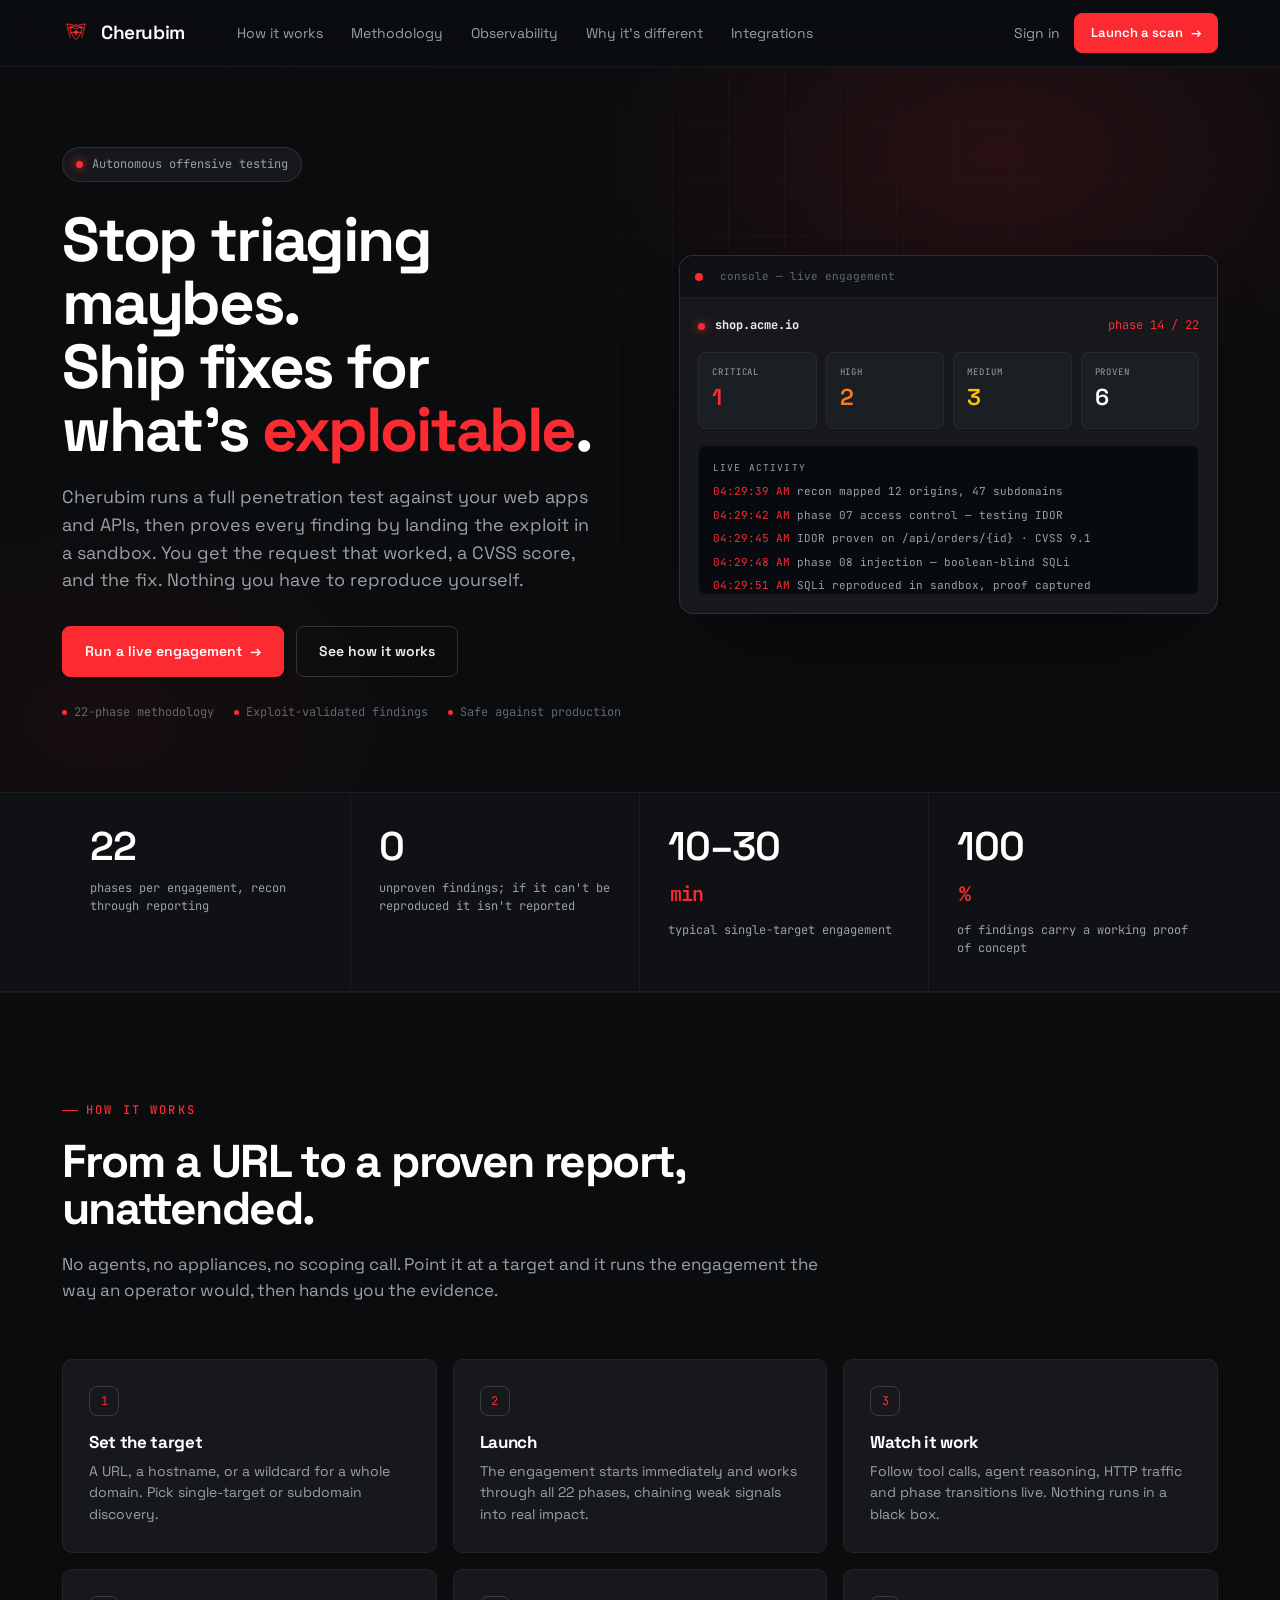
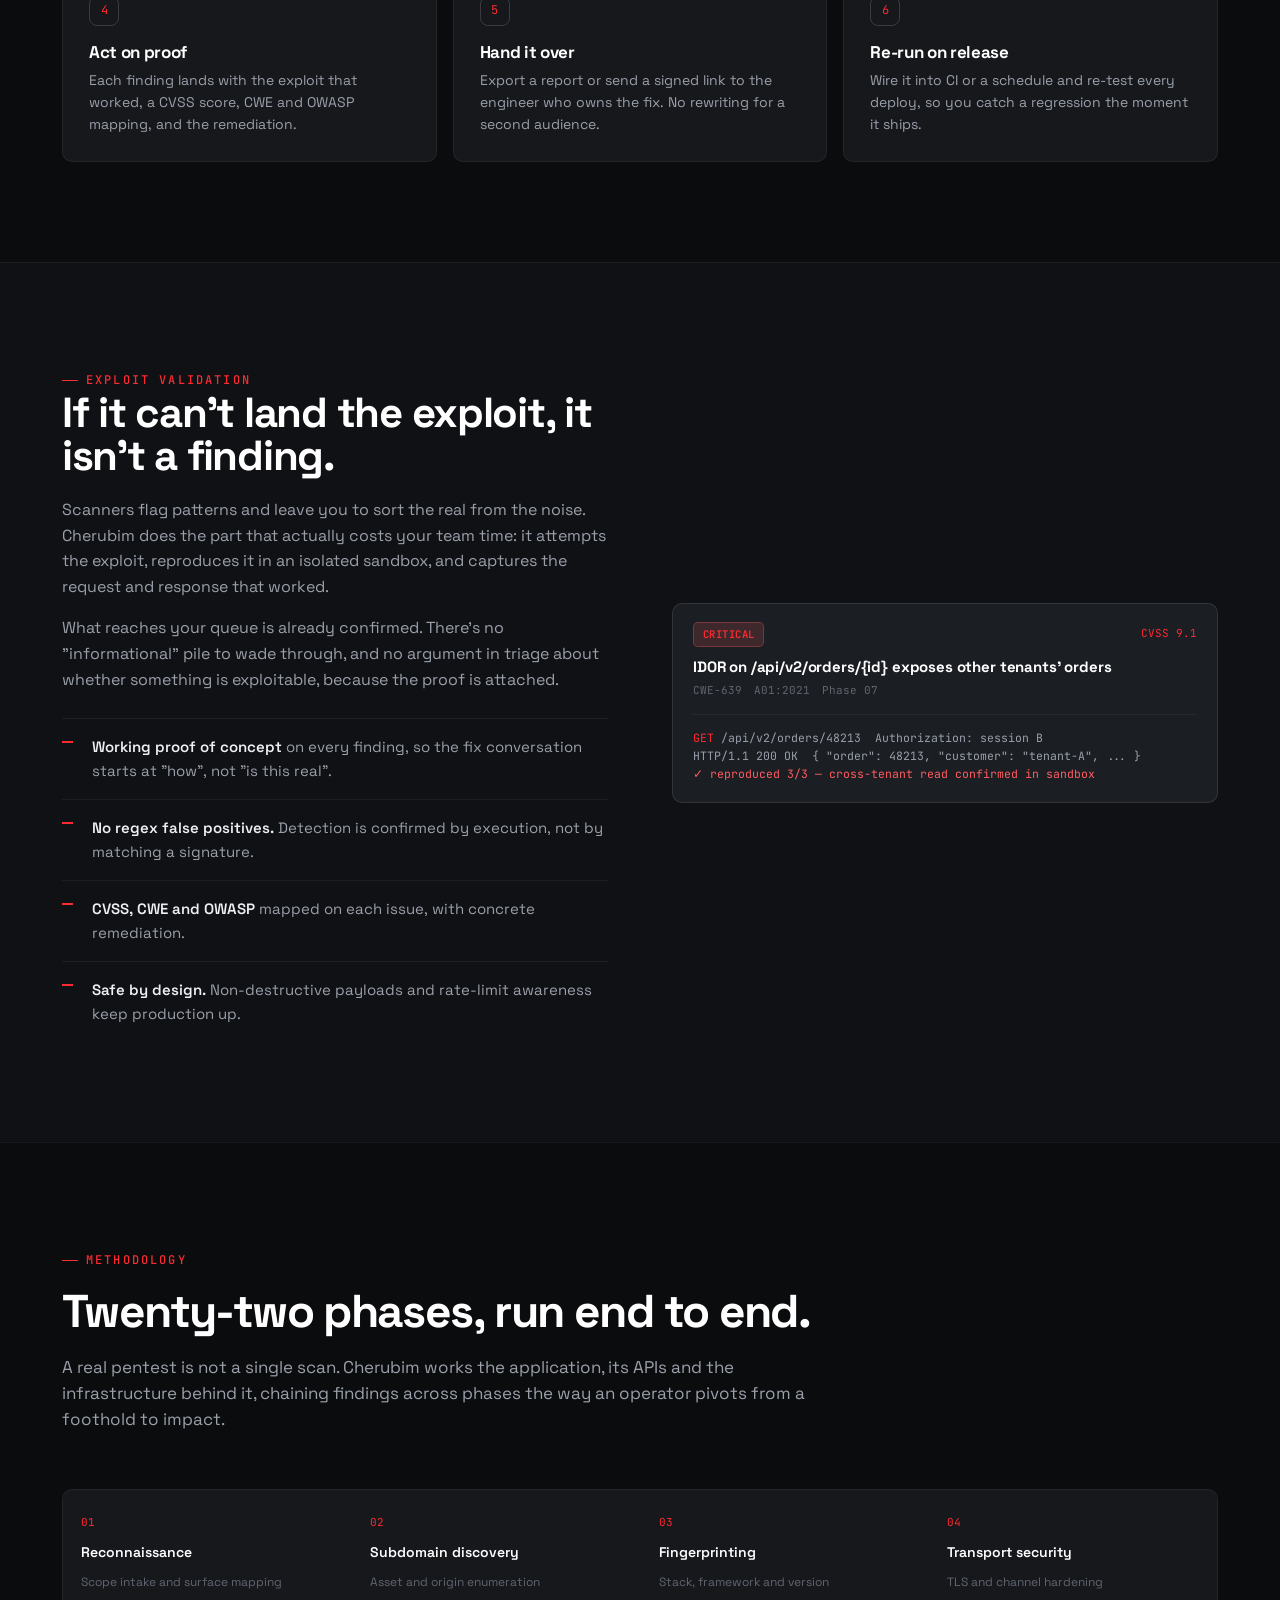
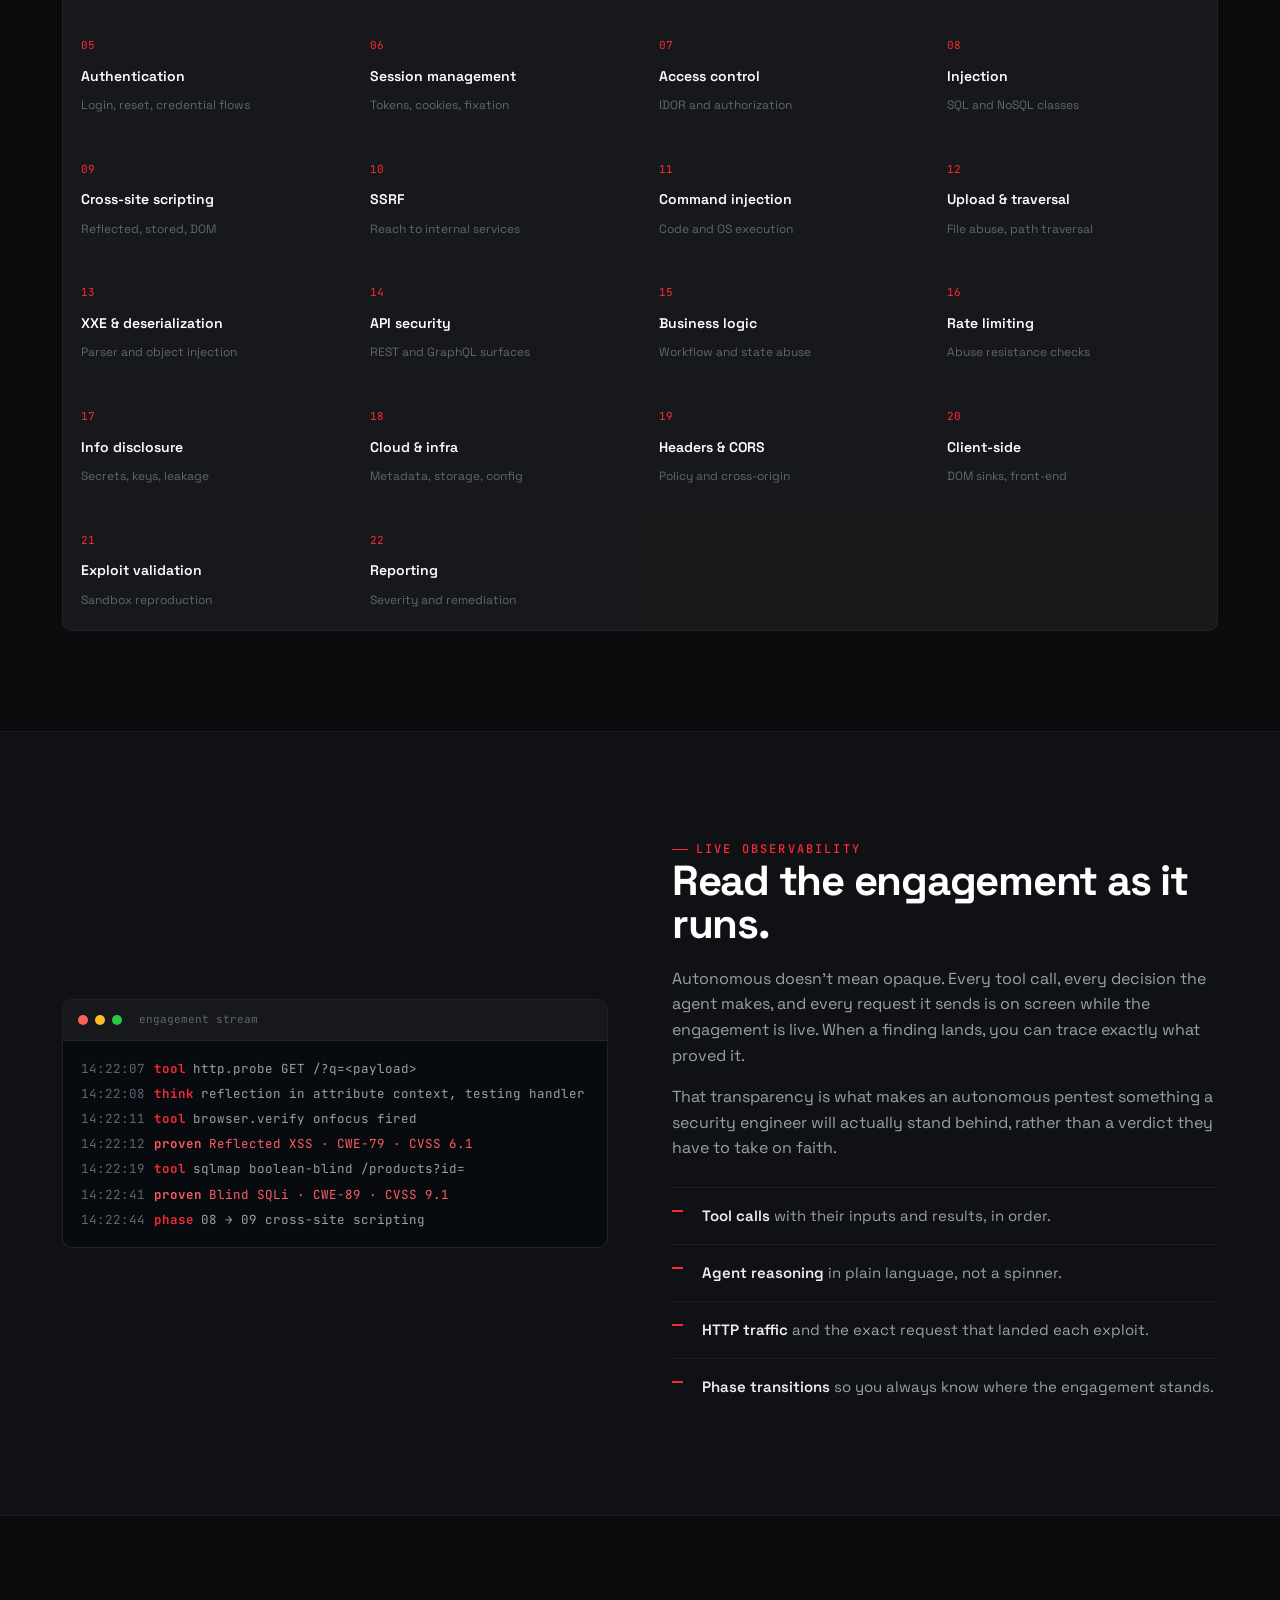
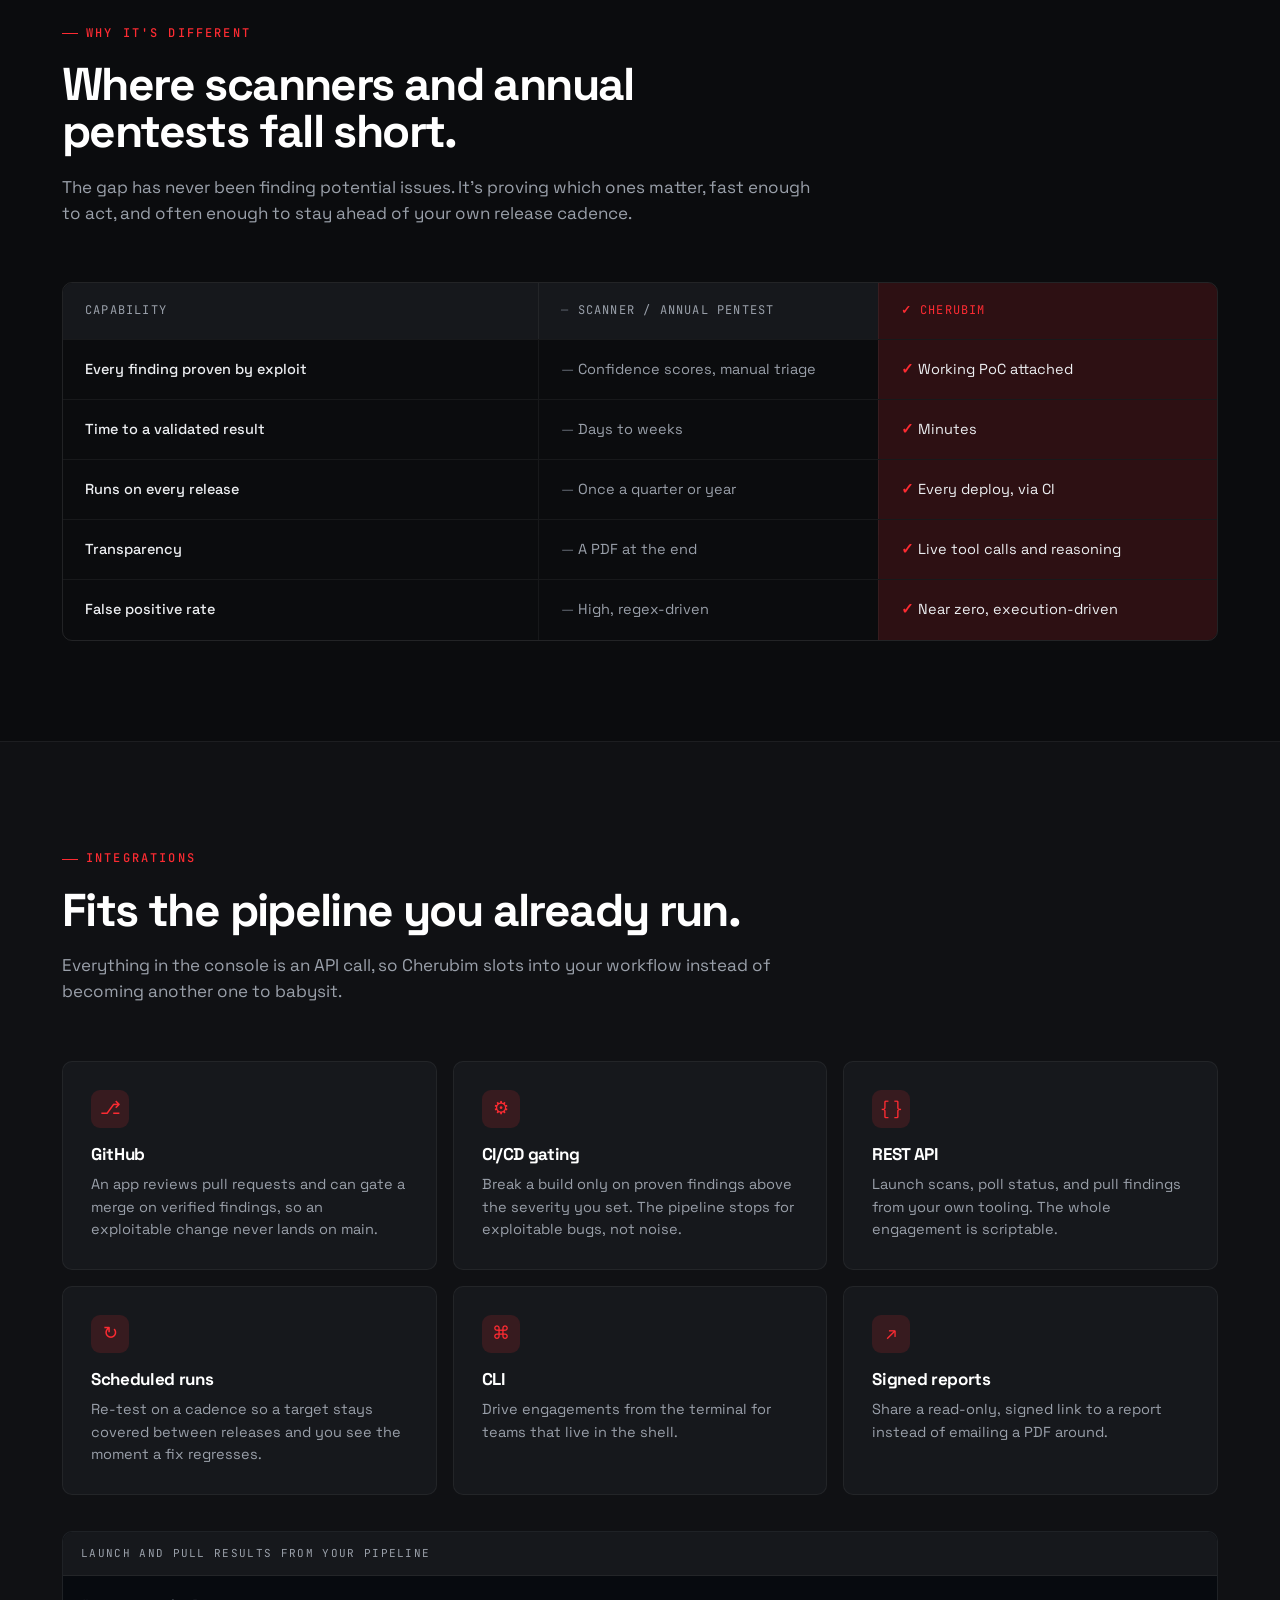
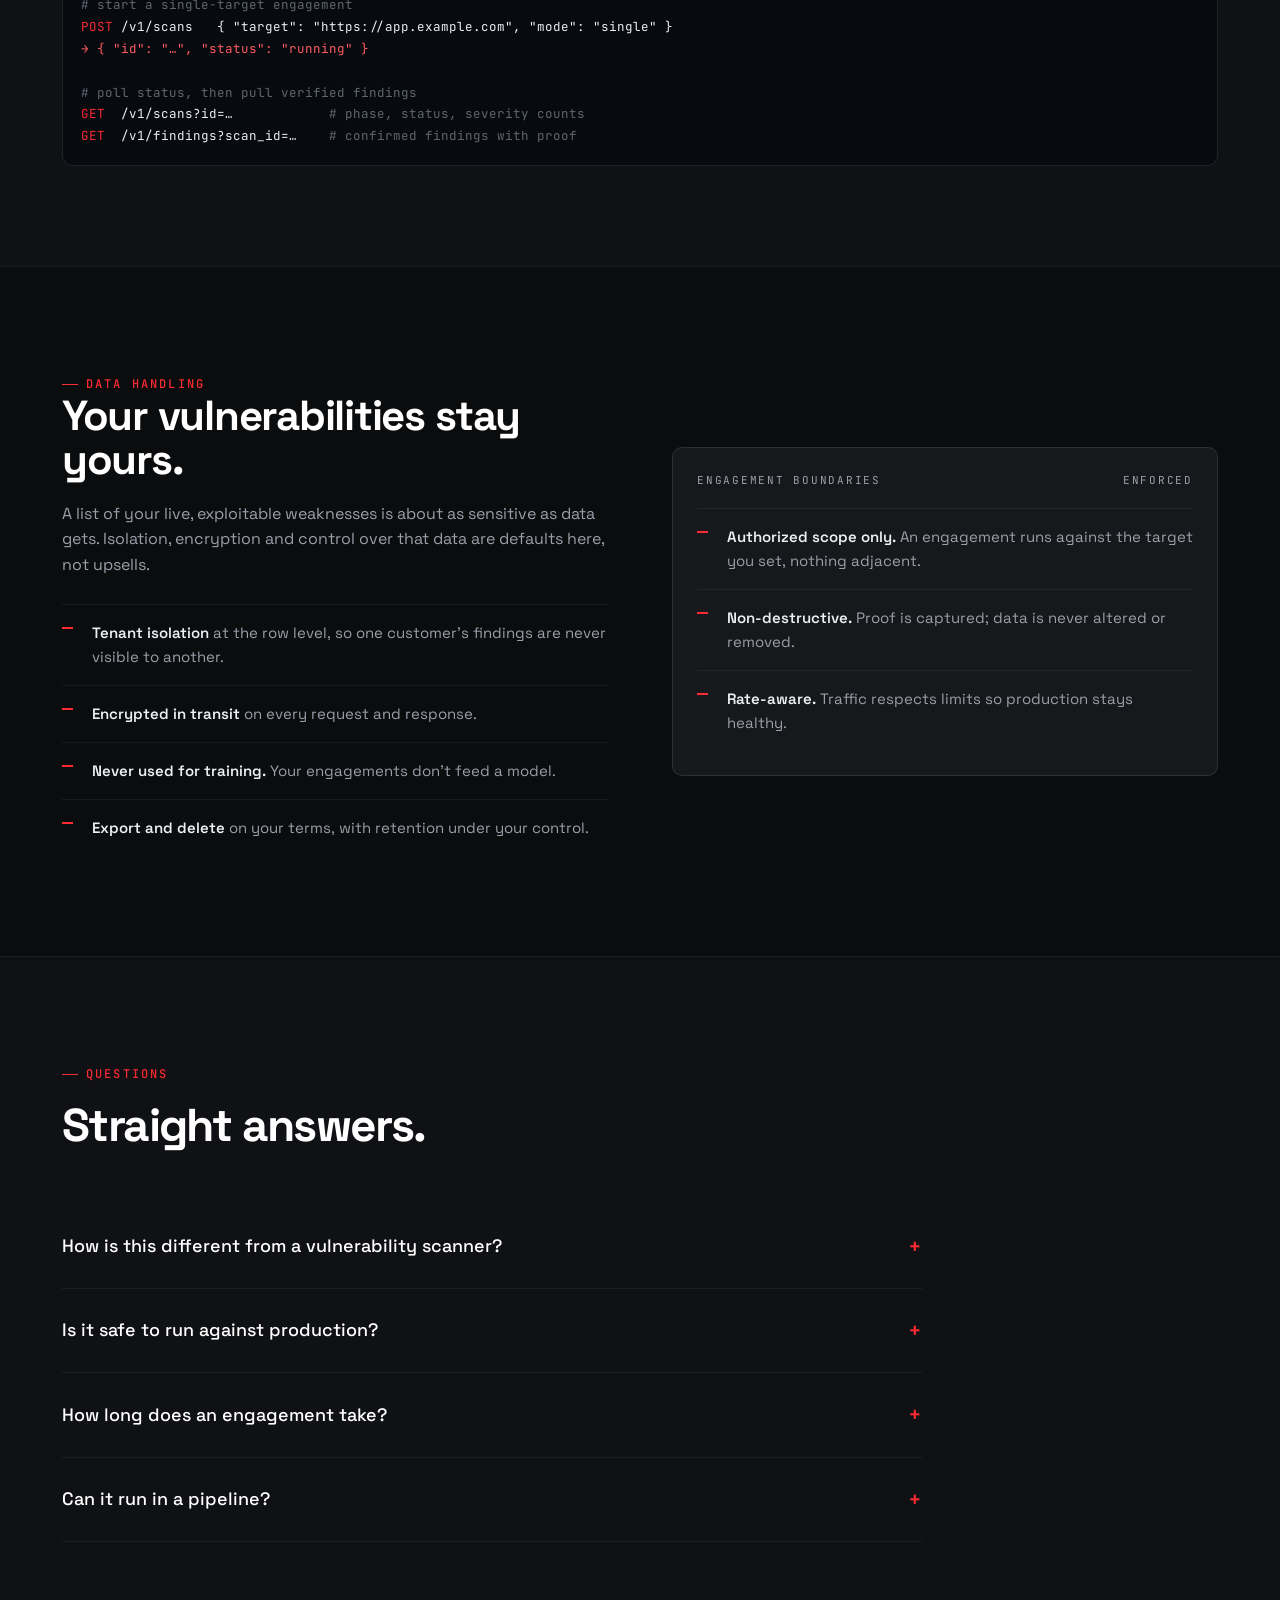
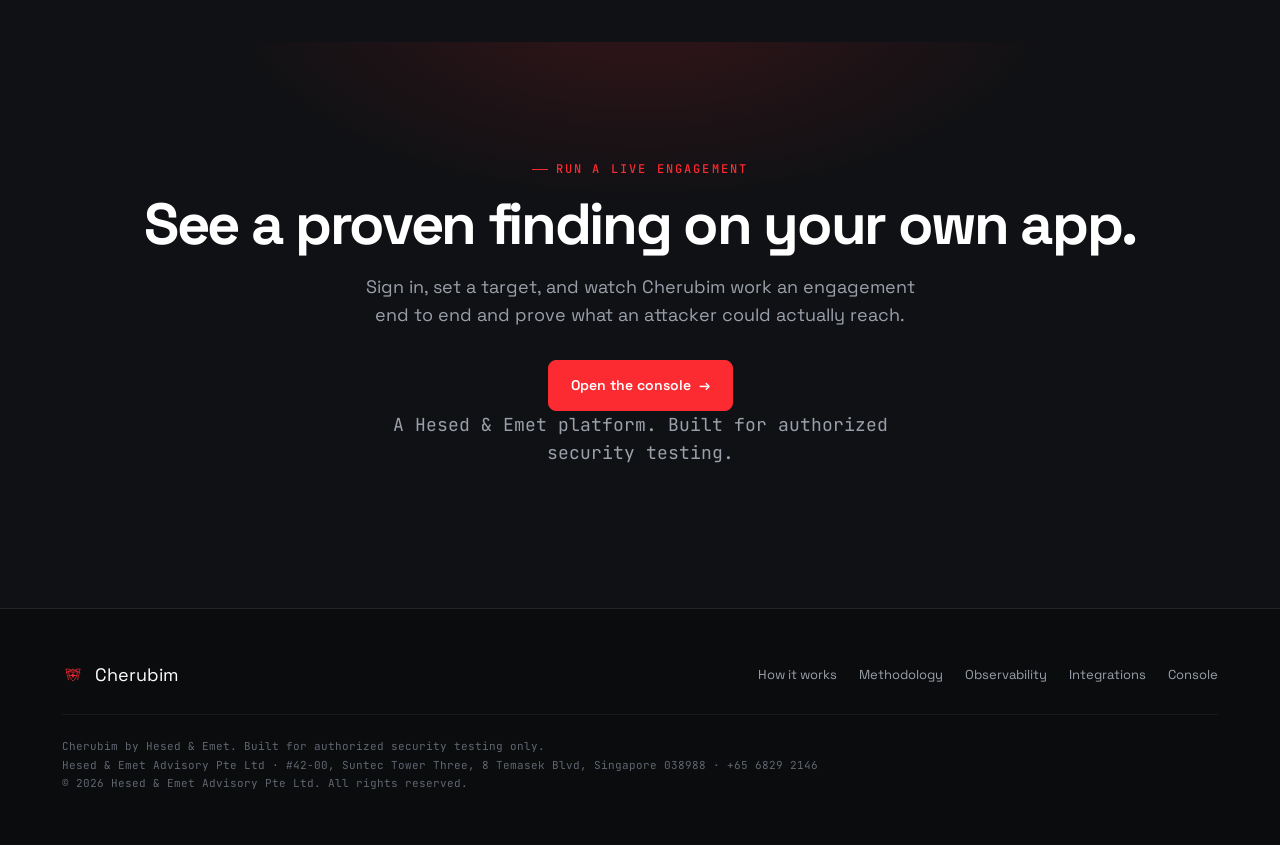
==== index.html @ ccd4b02c "Redesign marketing, console and login in a CrowdStrike-style system Rebuild the visual system around" ====
<!DOCTYPE html>
<html lang="en">
<head>
<meta charset="UTF-8" />
<meta name="viewport" content="width=device-width, initial-scale=1" />
<title>Cherubim — Autonomous Penetration Testing, Proven by Exploit</title>
<meta name="description" content="Cherubim runs a full penetration test against your web apps and APIs, then proves every finding with a working exploit. 22-phase methodology, live observability, verified findings with CVSS, CWE and remediation. Built for security teams who are done triaging scanner noise." />
<meta name="keywords" content="autonomous penetration testing, exploit validation, application security testing, IDOR, SQL injection, SSRF, API security, CI/CD security, continuous security validation" />
<meta name="author" content="Hesed & Emet Advisory" />
<meta name="robots" content="index, follow, max-image-preview:large, max-snippet:-1" />
<link rel="canonical" href="https://cherubim.hesedemet.asia/" />
<meta name="theme-color" content="#0A0D12" />
<meta name="geo.region" content="SG" />
<meta property="og:site_name" content="Cherubim" />
<meta property="og:title" content="Cherubim — Autonomous Penetration Testing, Proven by Exploit" />
<meta property="og:description" content="A full pentest against your apps and APIs, with every finding proven by a working exploit. No triage of scanner noise." />
<meta property="og:type" content="website" />
<meta property="og:url" content="https://cherubim.hesedemet.asia/" />
<meta property="og:image" content="https://cherubim.hesedemet.asia/assets/img/og.svg" />
<meta name="twitter:card" content="summary_large_image" />
<meta name="twitter:title" content="Cherubim — Autonomous Penetration Testing, Proven by Exploit" />
<meta name="twitter:description" content="Every finding proven by a working exploit. 22-phase methodology, live observability, verified results." />
<meta name="twitter:image" content="https://cherubim.hesedemet.asia/assets/img/og.svg" />
<link rel="icon" href="assets/img/favicon.svg" type="image/svg+xml" />
<link rel="sitemap" type="application/xml" href="sitemap.xml" />
<link rel="preconnect" href="https://fonts.googleapis.com" />
<link rel="preconnect" href="https://fonts.gstatic.com" crossorigin />
<link href="https://fonts.googleapis.com/css2?family=Space+Grotesk:wght@400;500;600;700&family=JetBrains+Mono:wght@400;500;600&display=swap" rel="stylesheet" />
<link rel="stylesheet" href="assets/css/styles.css" />
<script type="application/ld+json">
{
  "@context": "https://schema.org",
  "@graph": [
    {
      "@type": "Organization",
      "@id": "https://cherubim.hesedemet.asia/#org",
      "name": "Hesed & Emet Advisory",
      "url": "https://www.hesedemet.asia",
      "address": { "@type": "PostalAddress", "addressCountry": "SG", "addressLocality": "Singapore" }
    },
    {
      "@type": "SoftwareApplication",
      "name": "Cherubim",
      "applicationCategory": "SecurityApplication",
      "operatingSystem": "Cloud",
      "url": "https://cherubim.hesedemet.asia/",
      "publisher": { "@id": "https://cherubim.hesedemet.asia/#org" },
      "description": "Cherubim is an autonomous penetration testing platform. It runs a 22-phase engagement against web applications and APIs, reproduces each vulnerability with a working exploit in an isolated sandbox, and returns verified findings with CVSS, CWE, OWASP mapping and remediation. It streams the engagement live and integrates with CI/CD and GitHub.",
      "featureList": [
        "Exploit-validated findings, no unproven results",
        "22-phase testing methodology",
        "Live engagement observability",
        "CI/CD and GitHub severity gating",
        "REST API and branded reporting"
      ]
    },
    {
      "@type": "FAQPage",
      "mainEntity": [
        { "@type": "Question", "name": "How is this different from a vulnerability scanner?", "acceptedAnswer": { "@type": "Answer", "text": "A scanner flags patterns and hands you a list to triage. Cherubim attempts the exploit and only reports what it can reproduce, with the request and response that proved it. If it cannot land the exploit, it does not become a finding." } },
        { "@type": "Question", "name": "Is it safe to run against production?", "acceptedAnswer": { "@type": "Answer", "text": "Yes. It uses non-destructive payloads and respects rate limits, so it is designed to run against live systems without causing an outage or corrupting data." } },
        { "@type": "Question", "name": "How long does an engagement take?", "acceptedAnswer": { "@type": "Answer", "text": "A single target typically completes in 10 to 30 minutes across all 22 phases. Wildcard mode enumerates and tests subdomains, so it runs longer depending on the attack surface it discovers." } },
        { "@type": "Question", "name": "Can it run in a pipeline?", "acceptedAnswer": { "@type": "Answer", "text": "Yes. A REST API, a GitHub app and CI/CD hooks let you gate a merge or a release on verified findings above a severity threshold you set, so the build only breaks on exploitable issues." } }
      ]
    }
  ]
}
</script>
</head>
<body>
<a class="skip" href="#main">Skip to content</a>
<div class="progress" id="progress" aria-hidden="true"></div>

<header class="nav" id="nav">
  <div class="wrap nav-inner">
    <a class="brand" href="#top" aria-label="Cherubim home">
      <svg class="brand-mark" viewBox="0 0 48 48" aria-hidden="true">
        <g fill="none" stroke="currentColor" stroke-width="1.6" stroke-linecap="round" stroke-linejoin="round">
          <path d="M23 13c-4.2-3.4-9.4-4.8-15-4 1.9 2.6 2.7 4.7 2.7 7.6m12.3-.6c-5.4-2.3-10.1-2.1-14.2.6 2 2.1 2.9 4.2 3 7.1m11.2-1.3c-4.4-.4-8.1.7-11.1 3.3 1.3 1.8 2 3.8 2.1 6.2"/>
          <path d="M25 13c4.2-3.4 9.4-4.8 15-4-1.9 2.6-2.7 4.7-2.7 7.6m-12.3-.6c5.4-2.3 10.1-2.1 14.2.6-2 2.1-2.9 4.2-3 7.1m-11.2-1.3c4.4-.4 8.1.7 11.1 3.3-1.3 1.8-2 3.8-2.1 6.2"/>
          <path d="M24 9.5c2.8 2.2 6 3.3 9.6 3.5.2 9.4-3.6 17.4-9.6 22.2-6-4.8-9.8-12.8-9.6-22.2 3.6-.2 6.8-1.3 9.6-3.5z"/>
        </g>
        <path d="M24 16.5l1.7 4.8 4.8 1.7-4.8 1.7L24 29.5l-1.7-4.8-4.8-1.7 4.8-1.7z" fill="currentColor"/>
      </svg>
      <span>Cherubim</span>
    </a>
    <nav class="nav-links" aria-label="Primary">
      <a href="#how">How it works</a>
      <a href="#method">Methodology</a>
      <a href="#observability">Observability</a>
      <a href="#compare">Why it's different</a>
      <a href="#integrations">Integrations</a>
    </nav>
    <div class="nav-right">
      <a class="txtlink" href="login.html">Sign in</a>
      <a class="btn btn-sm" href="login.html">Launch a scan <span class="arw">→</span></a>
    </div>
    <button class="nav-toggle" aria-label="Open menu" aria-expanded="false" id="navToggle"><span></span><span></span><span></span></button>
  </div>
</header>

<main id="main">
<a id="top"></a>

<section class="hero">
  <div class="hero-grid-lines" aria-hidden="true"></div>
  <div class="wrap hero-inner">
    <div class="hero-copy">
      <span class="hero-badge"><span class="dot"></span> Autonomous offensive testing</span>
      <h1>Stop triaging maybes.<br>Ship fixes for what's <em>exploitable</em>.</h1>
      <p class="lede">Cherubim runs a full penetration test against your web apps and APIs, then proves every finding by landing the exploit in a sandbox. You get the request that worked, a CVSS score, and the fix. Nothing you have to reproduce yourself.</p>
      <div class="hero-cta">
        <a class="btn" href="login.html">Run a live engagement <span class="arw">→</span></a>
        <a class="btn btn-ghost" href="#how">See how it works</a>
      </div>
      <div class="hero-sub">
        <span>22-phase methodology</span>
        <span>Exploit-validated findings</span>
        <span>Safe against production</span>
      </div>
    </div>
    <div class="hero-visual">
      <div class="mock" aria-hidden="true">
        <div class="mock-bar"><span class="pulse-dot"></span><span class="u mono">console — live engagement</span></div>
        <div class="mock-body">
          <div class="mock-scanline"><span class="live"></span> <b>shop.acme.io</b> <span class="ph">phase 14 / 22</span></div>
          <div class="mock-metrics">
            <div class="mm c"><span>Critical</span><b data-mock="crit">1</b></div>
            <div class="mm h"><span>High</span><b data-mock="high">2</b></div>
            <div class="mm m"><span>Medium</span><b data-mock="med">3</b></div>
            <div class="mm"><span>Proven</span><b data-mock="prov">6</b></div>
          </div>
          <div class="mock-feed" id="showFeed"><div class="cap">live activity</div></div>
        </div>
      </div>
    </div>
  </div>
</section>

<section class="statband">
  <div class="wrap statband-inner">
    <div class="stat-c"><b data-count>22</b><span>phases per engagement, recon through reporting</span></div>
    <div class="stat-c"><b data-count>0</b><span>unproven findings; if it can't be reproduced it isn't reported</span></div>
    <div class="stat-c"><b>10&ndash;30<span class="u">min</span></b><span>typical single-target engagement</span></div>
    <div class="stat-c"><b>100<span class="u">%</span></b><span>of findings carry a working proof of concept</span></div>
  </div>
</section>

<section class="section" id="how">
  <div class="wrap">
    <div class="sec-head">
      <span class="eyebrow">How it works</span>
      <h2>From a URL to a proven report, unattended.</h2>
      <p class="sec-sub">No agents, no appliances, no scoping call. Point it at a target and it runs the engagement the way an operator would, then hands you the evidence.</p>
    </div>
    <div class="steps">
      <div class="step reveal"><span class="n">1</span><h3>Set the target</h3><p>A URL, a hostname, or a wildcard for a whole domain. Pick single-target or subdomain discovery.</p></div>
      <div class="step reveal"><span class="n">2</span><h3>Launch</h3><p>The engagement starts immediately and works through all 22 phases, chaining weak signals into real impact.</p></div>
      <div class="step reveal"><span class="n">3</span><h3>Watch it work</h3><p>Follow tool calls, agent reasoning, HTTP traffic and phase transitions live. Nothing runs in a black box.</p></div>
      <div class="step reveal"><span class="n">4</span><h3>Act on proof</h3><p>Each finding lands with the exploit that worked, a CVSS score, CWE and OWASP mapping, and the remediation.</p></div>
      <div class="step reveal"><span class="n">5</span><h3>Hand it over</h3><p>Export a report or send a signed link to the engineer who owns the fix. No rewriting for a second audience.</p></div>
      <div class="step reveal"><span class="n">6</span><h3>Re-run on release</h3><p>Wire it into CI or a schedule and re-test every deploy, so you catch a regression the moment it ships.</p></div>
    </div>
  </div>
</section>

<section class="section alt" id="proof">
  <div class="wrap split">
    <div class="split-copy">
      <span class="eyebrow">Exploit validation</span>
      <h2>If it can't land the exploit, it isn't a finding.</h2>
      <p>Scanners flag patterns and leave you to sort the real from the noise. Cherubim does the part that actually costs your team time: it attempts the exploit, reproduces it in an isolated sandbox, and captures the request and response that worked.</p>
      <p>What reaches your queue is already confirmed. There's no "informational" pile to wade through, and no argument in triage about whether something is exploitable, because the proof is attached.</p>
      <ul class="feature-list">
        <li><strong>Working proof of concept</strong> on every finding, so the fix conversation starts at "how", not "is this real".</li>
        <li><strong>No regex false positives.</strong> Detection is confirmed by execution, not by matching a signature.</li>
        <li><strong>CVSS, CWE and OWASP</strong> mapped on each issue, with concrete remediation.</li>
        <li><strong>Safe by design.</strong> Non-destructive payloads and rate-limit awareness keep production up.</li>
      </ul>
    </div>
    <div class="split-visual">
      <div class="fcard">
        <div class="fcard-top"><span class="sev crit">Critical</span><span class="fcard-cvss mono">CVSS 9.1</span></div>
        <h4>IDOR on /api/v2/orders/{id} exposes other tenants' orders</h4>
        <div class="fcard-meta"><span>CWE-639</span><span>A01:2021</span><span>Phase 07</span></div>
        <div class="fcard-proof"><span class="k">GET</span> /api/v2/orders/48213  Authorization: session B
HTTP/1.1 200 OK  { "order": 48213, "customer": "tenant-A", ... }
<span class="ok">✓ reproduced 3/3 — cross-tenant read confirmed in sandbox</span></div>
      </div>
    </div>
  </div>
</section>

<section class="section" id="method">
  <div class="wrap">
    <div class="sec-head">
      <span class="eyebrow">Methodology</span>
      <h2>Twenty-two phases, run end to end.</h2>
      <p class="sec-sub">A real pentest is not a single scan. Cherubim works the application, its APIs and the infrastructure behind it, chaining findings across phases the way an operator pivots from a foothold to impact.</p>
    </div>
    <div class="matrix">
      <div class="mx"><span class="n mono">01</span><b>Reconnaissance</b><em>Scope intake and surface mapping</em></div>
      <div class="mx"><span class="n mono">02</span><b>Subdomain discovery</b><em>Asset and origin enumeration</em></div>
      <div class="mx"><span class="n mono">03</span><b>Fingerprinting</b><em>Stack, framework and version</em></div>
      <div class="mx"><span class="n mono">04</span><b>Transport security</b><em>TLS and channel hardening</em></div>
      <div class="mx"><span class="n mono">05</span><b>Authentication</b><em>Login, reset, credential flows</em></div>
      <div class="mx"><span class="n mono">06</span><b>Session management</b><em>Tokens, cookies, fixation</em></div>
      <div class="mx"><span class="n mono">07</span><b>Access control</b><em>IDOR and authorization</em></div>
      <div class="mx"><span class="n mono">08</span><b>Injection</b><em>SQL and NoSQL classes</em></div>
      <div class="mx"><span class="n mono">09</span><b>Cross-site scripting</b><em>Reflected, stored, DOM</em></div>
      <div class="mx"><span class="n mono">10</span><b>SSRF</b><em>Reach to internal services</em></div>
      <div class="mx"><span class="n mono">11</span><b>Command injection</b><em>Code and OS execution</em></div>
      <div class="mx"><span class="n mono">12</span><b>Upload &amp; traversal</b><em>File abuse, path traversal</em></div>
      <div class="mx"><span class="n mono">13</span><b>XXE &amp; deserialization</b><em>Parser and object injection</em></div>
      <div class="mx"><span class="n mono">14</span><b>API security</b><em>REST and GraphQL surfaces</em></div>
      <div class="mx"><span class="n mono">15</span><b>Business logic</b><em>Workflow and state abuse</em></div>
      <div class="mx"><span class="n mono">16</span><b>Rate limiting</b><em>Abuse resistance checks</em></div>
      <div class="mx"><span class="n mono">17</span><b>Info disclosure</b><em>Secrets, keys, leakage</em></div>
      <div class="mx"><span class="n mono">18</span><b>Cloud &amp; infra</b><em>Metadata, storage, config</em></div>
      <div class="mx"><span class="n mono">19</span><b>Headers &amp; CORS</b><em>Policy and cross-origin</em></div>
      <div class="mx"><span class="n mono">20</span><b>Client-side</b><em>DOM sinks, front-end</em></div>
      <div class="mx"><span class="n mono">21</span><b>Exploit validation</b><em>Sandbox reproduction</em></div>
      <div class="mx"><span class="n mono">22</span><b>Reporting</b><em>Severity and remediation</em></div>
    </div>
  </div>
</section>

<section class="section alt" id="observability">
  <div class="wrap split reverse">
    <div class="split-copy">
      <span class="eyebrow">Live observability</span>
      <h2>Read the engagement as it runs.</h2>
      <p>Autonomous doesn't mean opaque. Every tool call, every decision the agent makes, and every request it sends is on screen while the engagement is live. When a finding lands, you can trace exactly what proved it.</p>
      <p>That transparency is what makes an autonomous pentest something a security engineer will actually stand behind, rather than a verdict they have to take on faith.</p>
      <ul class="feature-list">
        <li><strong>Tool calls</strong> with their inputs and results, in order.</li>
        <li><strong>Agent reasoning</strong> in plain language, not a spinner.</li>
        <li><strong>HTTP traffic</strong> and the exact request that landed each exploit.</li>
        <li><strong>Phase transitions</strong> so you always know where the engagement stands.</li>
      </ul>
    </div>
    <div class="split-visual">
      <div class="term" aria-hidden="true">
        <div class="term-bar"><i></i><i></i><i></i><em>engagement stream</em></div>
        <div class="term-body">
          <div class="row"><span class="t">14:22:07</span><span class="tag">tool</span>http.probe GET /?q=&lt;payload&gt;</div>
          <div class="row"><span class="t">14:22:08</span><span class="tag">think</span>reflection in attribute context, testing handler</div>
          <div class="row"><span class="t">14:22:11</span><span class="tag">tool</span>browser.verify onfocus fired</div>
          <div class="row hit"><span class="t">14:22:12</span><span class="tag">proven</span>Reflected XSS · CWE-79 · CVSS 6.1</div>
          <div class="row"><span class="t">14:22:19</span><span class="tag">tool</span>sqlmap boolean-blind /products?id=</div>
          <div class="row hit"><span class="t">14:22:41</span><span class="tag">proven</span>Blind SQLi · CWE-89 · CVSS 9.1</div>
          <div class="row"><span class="t">14:22:44</span><span class="tag">phase</span>08 → 09 cross-site scripting</div>
        </div>
      </div>
    </div>
  </div>
</section>

<section class="section" id="compare">
  <div class="wrap">
    <div class="sec-head">
      <span class="eyebrow">Why it's different</span>
      <h2>Where scanners and annual pentests fall short.</h2>
      <p class="sec-sub">The gap has never been finding potential issues. It's proving which ones matter, fast enough to act, and often enough to stay ahead of your own release cadence.</p>
    </div>
    <div class="cmp">
      <div class="cmp-row cmp-head"><div>Capability</div><div class="a">Scanner / annual pentest</div><div class="b">Cherubim</div></div>
      <div class="cmp-row"><div class="lbl">Every finding proven by exploit</div><div class="a">Confidence scores, manual triage</div><div class="b">Working PoC attached</div></div>
      <div class="cmp-row"><div class="lbl">Time to a validated result</div><div class="a">Days to weeks</div><div class="b">Minutes</div></div>
      <div class="cmp-row"><div class="lbl">Runs on every release</div><div class="a">Once a quarter or year</div><div class="b">Every deploy, via CI</div></div>
      <div class="cmp-row"><div class="lbl">Transparency</div><div class="a">A PDF at the end</div><div class="b">Live tool calls and reasoning</div></div>
      <div class="cmp-row"><div class="lbl">False positive rate</div><div class="a">High, regex-driven</div><div class="b">Near zero, execution-driven</div></div>
    </div>
  </div>
</section>

<section class="section alt" id="integrations">
  <div class="wrap">
    <div class="sec-head">
      <span class="eyebrow">Integrations</span>
      <h2>Fits the pipeline you already run.</h2>
      <p class="sec-sub">Everything in the console is an API call, so Cherubim slots into your workflow instead of becoming another one to babysit.</p>
    </div>
    <div class="integ">
      <div class="feat reveal"><div class="fi">⎇</div><h3>GitHub</h3><p>An app reviews pull requests and can gate a merge on verified findings, so an exploitable change never lands on main.</p></div>
      <div class="feat reveal"><div class="fi">⚙</div><h3>CI/CD gating</h3><p>Break a build only on proven findings above the severity you set. The pipeline stops for exploitable bugs, not noise.</p></div>
      <div class="feat reveal"><div class="fi">{ }</div><h3>REST API</h3><p>Launch scans, poll status, and pull findings from your own tooling. The whole engagement is scriptable.</p></div>
      <div class="feat reveal"><div class="fi">↻</div><h3>Scheduled runs</h3><p>Re-test on a cadence so a target stays covered between releases and you see the moment a fix regresses.</p></div>
      <div class="feat reveal"><div class="fi">⌘</div><h3>CLI</h3><p>Drive engagements from the terminal for teams that live in the shell.</p></div>
      <div class="feat reveal"><div class="fi">↗</div><h3>Signed reports</h3><p>Share a read-only, signed link to a report instead of emailing a PDF around.</p></div>
    </div>
    <div class="codewrap" aria-hidden="true">
      <div class="cap">launch and pull results from your pipeline</div>
      <pre><span class="c"># start a single-target engagement</span>
<span class="kw">POST</span> /v1/scans   { "target": "https://app.example.com", "mode": "single" }
<span class="ok">→ { "id": "…", "status": "running" }</span>

<span class="c"># poll status, then pull verified findings</span>
<span class="kw">GET</span>  /v1/scans?id=…            <span class="c"># phase, status, severity counts</span>
<span class="kw">GET</span>  /v1/findings?scan_id=…    <span class="c"># confirmed findings with proof</span></pre>
    </div>
  </div>
</section>

<section class="section" id="trust">
  <div class="wrap split">
    <div class="split-copy">
      <span class="eyebrow">Data handling</span>
      <h2>Your vulnerabilities stay yours.</h2>
      <p>A list of your live, exploitable weaknesses is about as sensitive as data gets. Isolation, encryption and control over that data are defaults here, not upsells.</p>
      <ul class="feature-list">
        <li><strong>Tenant isolation</strong> at the row level, so one customer's findings are never visible to another.</li>
        <li><strong>Encrypted in transit</strong> on every request and response.</li>
        <li><strong>Never used for training.</strong> Your engagements don't feed a model.</li>
        <li><strong>Export and delete</strong> on your terms, with retention under your control.</li>
      </ul>
    </div>
    <div class="split-visual">
      <div class="panel">
        <div class="panel-cap"><span>Engagement boundaries</span><span class="mono">enforced</span></div>
        <ul class="feature-list" style="margin-top:0">
          <li><strong>Authorized scope only.</strong> An engagement runs against the target you set, nothing adjacent.</li>
          <li><strong>Non-destructive.</strong> Proof is captured; data is never altered or removed.</li>
          <li><strong>Rate-aware.</strong> Traffic respects limits so production stays healthy.</li>
        </ul>
      </div>
    </div>
  </div>
</section>

<section class="section alt" id="faq">
  <div class="wrap">
    <div class="sec-head">
      <span class="eyebrow">Questions</span>
      <h2>Straight answers.</h2>
    </div>
    <div class="faq">
      <details>
        <summary>How is this different from a vulnerability scanner?</summary>
        <p>A scanner flags patterns and hands you a list to triage. Cherubim attempts the exploit and only reports what it can reproduce, with the request and response that proved it. If it can't land the exploit, it doesn't become a finding.</p>
      </details>
      <details>
        <summary>Is it safe to run against production?</summary>
        <p>Yes. It uses non-destructive payloads and respects rate limits, so it's built to run against live systems without causing an outage or corrupting data.</p>
      </details>
      <details>
        <summary>How long does an engagement take?</summary>
        <p>A single target usually completes in 10 to 30 minutes across all 22 phases. Wildcard mode enumerates and tests subdomains, so it runs longer depending on the surface it finds.</p>
      </details>
      <details>
        <summary>Can it run in a pipeline?</summary>
        <p>Yes. A REST API, a GitHub app and CI/CD hooks let you gate a merge or a release on verified findings above a severity threshold you set, so the build only breaks on exploitable issues.</p>
      </details>
    </div>
  </div>
</section>

<section class="cta" id="contact">
  <div class="wrap">
    <span class="eyebrow" style="justify-content:center">Run a live engagement</span>
    <h2 style="margin-top:16px">See a proven finding on your own app.</h2>
    <p>Sign in, set a target, and watch Cherubim work an engagement end to end and prove what an attacker could actually reach.</p>
    <a class="btn" href="login.html">Open the console <span class="arw">→</span></a>
    <p class="cta-fine">A Hesed &amp; Emet platform. Built for authorized security testing.</p>
  </div>
</section>
</main>

<footer class="footer">
  <div class="wrap footer-inner">
    <div class="footer-brand">
      <svg class="brand-mark" viewBox="0 0 48 48" aria-hidden="true">
        <g fill="none" stroke="currentColor" stroke-width="1.6" stroke-linecap="round" stroke-linejoin="round">
          <path d="M23 13c-4.2-3.4-9.4-4.8-15-4 1.9 2.6 2.7 4.7 2.7 7.6m12.3-.6c-5.4-2.3-10.1-2.1-14.2.6 2 2.1 2.9 4.2 3 7.1m11.2-1.3c-4.4-.4-8.1.7-11.1 3.3 1.3 1.8 2 3.8 2.1 6.2"/>
          <path d="M25 13c4.2-3.4 9.4-4.8 15-4-1.9 2.6-2.7 4.7-2.7 7.6m-12.3-.6c5.4-2.3 10.1-2.1 14.2.6-2 2.1-2.9 4.2-3 7.1m-11.2-1.3c4.4-.4 8.1.7 11.1 3.3-1.3 1.8-2 3.8-2.1 6.2"/>
          <path d="M24 9.5c2.8 2.2 6 3.3 9.6 3.5.2 9.4-3.6 17.4-9.6 22.2-6-4.8-9.8-12.8-9.6-22.2 3.6-.2 6.8-1.3 9.6-3.5z"/>
        </g>
        <path d="M24 16.5l1.7 4.8 4.8 1.7-4.8 1.7L24 29.5l-1.7-4.8-4.8-1.7 4.8-1.7z" fill="currentColor"/>
      </svg>
      <span>Cherubim</span>
    </div>
    <nav class="footer-links" aria-label="Footer">
      <a href="#how">How it works</a>
      <a href="#method">Methodology</a>
      <a href="#observability">Observability</a>
      <a href="#integrations">Integrations</a>
      <a href="login.html">Console</a>
    </nav>
    <p class="footer-fine">
      Cherubim by Hesed &amp; Emet. Built for authorized security testing only.<br>
      Hesed &amp; Emet Advisory Pte Ltd · #42-00, Suntec Tower Three, 8 Temasek Blvd, Singapore 038988 · +65 6829 2146<br>
      &copy; <span id="year"></span> Hesed &amp; Emet Advisory Pte Ltd. All rights reserved.
    </p>
  </div>
</footer>

<script src="assets/js/main.js"></script>
</body>
</html>
---- assets/css/styles.css ----
:root{
  --bg:#0B0C0E;
  --bg-2:#101114;
  --panel:#16181C;
  --panel-2:#1B1E23;
  --raise:#22262C;
  --line:rgba(240,242,245,.10);
  --line-2:rgba(240,242,245,.16);
  --line-soft:rgba(240,242,245,.055);
  --text:#EDEFF2;
  --paper:#FFFFFF;
  --muted:#9AA0AA;
  --faint:#606670;
  --accent:#FC2B32;
  --accent-2:#FF5C61;
  --accent-ink:#FFFFFF;
  --accent-dim:rgba(252,43,50,.14);
  --crit:#FC2B32;
  --high:#FF7A1A;
  --med:#FFC400;
  --low:#3B9EFF;
  --info:#8A94A6;
  --sans:'Space Grotesk',-apple-system,BlinkMacSystemFont,'Segoe UI',sans-serif;
  --mono:'JetBrains Mono',ui-monospace,SFMono-Regular,Menlo,monospace;
  --maxw:1220px;
  --r:10px;
  --r-sm:6px;
  --ease:cubic-bezier(.2,.7,.2,1);
}

*{box-sizing:border-box;margin:0;padding:0}
html{scroll-behavior:smooth;-webkit-text-size-adjust:100%}
body{
  background:var(--bg);color:var(--text);
  font-family:var(--sans);font-size:16px;line-height:1.6;
  -webkit-font-smoothing:antialiased;overflow-x:hidden;
}
h1,h2,h3,h4{font-weight:700;line-height:1.03;letter-spacing:-.02em;color:var(--paper)}
a{color:inherit;text-decoration:none}
img,svg{display:block;max-width:100%}
.mono{font-family:var(--mono)}
::selection{background:var(--accent);color:var(--accent-ink)}

.wrap{max-width:var(--maxw);margin:0 auto;padding:0 32px}
.progress{position:fixed;top:0;left:0;height:2px;width:0;z-index:200;background:var(--accent)}
.skip{position:absolute;left:-999px}
.skip:focus{left:16px;top:16px;background:var(--accent);color:var(--accent-ink);padding:10px 16px;z-index:300;border-radius:6px}

.eyebrow{font-family:var(--mono);font-size:12px;letter-spacing:.18em;text-transform:uppercase;color:var(--accent);font-weight:500;display:inline-flex;align-items:center;gap:8px}
.eyebrow::before{content:"";width:16px;height:1px;background:var(--accent)}

/* Buttons */
.btn{display:inline-flex;align-items:center;gap:8px;background:var(--accent);color:var(--accent-ink);
  font-weight:600;font-size:14px;padding:13px 22px;border-radius:8px;border:1px solid var(--accent);
  transition:transform .2s var(--ease),box-shadow .2s,background .2s}
.btn:hover{transform:translateY(-1px);box-shadow:0 10px 30px -12px rgba(252,43,50,.45);background:var(--accent-2)}
.btn-ghost{background:transparent;color:var(--text);border:1px solid var(--line-2)}
.btn-ghost:hover{background:rgba(233,238,246,.04);border-color:var(--text);box-shadow:none}
.btn-sm{padding:9px 16px;font-size:13px}
.btn .arw{transition:transform .2s}
.btn:hover .arw{transform:translateX(3px)}

/* Nav */
.nav{position:sticky;top:0;z-index:120;backdrop-filter:blur(14px);background:rgba(10,13,18,.72);border-bottom:1px solid var(--line-soft)}
.nav-inner{display:flex;align-items:center;gap:20px;height:66px}
.brand{display:flex;align-items:center;gap:11px;font-size:19px;color:var(--paper);font-weight:600;letter-spacing:-.02em}
.brand-mark{width:28px;height:28px;color:var(--accent)}
.nav-links{display:flex;gap:28px;margin-left:32px;font-size:14px}
.nav-links a{color:var(--muted);transition:color .18s}
.nav-links a:hover{color:var(--text)}
.nav-right{margin-left:auto;display:flex;align-items:center;gap:14px}
.nav-right .txtlink{font-size:14px;color:var(--muted)}
.nav-right .txtlink:hover{color:var(--text)}
.nav-toggle{display:none;background:none;border:0;flex-direction:column;gap:5px;cursor:pointer;padding:8px}
.nav-toggle span{width:22px;height:2px;background:var(--text);display:block;transition:.25s}

/* Hero */
.hero{position:relative;padding:80px 0 70px;overflow:hidden}
.hero::before{content:"";position:absolute;inset:0;z-index:-1;
  background:radial-gradient(680px 420px at 78% 12%,rgba(252,43,50,.12),transparent 60%),
             radial-gradient(560px 380px at 8% 90%,rgba(252,43,50,.05),transparent 60%)}
.hero-grid-lines{position:absolute;inset:0;z-index:-1;opacity:.5;
  background-image:linear-gradient(var(--line-soft) 1px,transparent 1px),linear-gradient(90deg,var(--line-soft) 1px,transparent 1px);
  background-size:56px 56px;mask-image:radial-gradient(circle at 60% 20%,#000,transparent 75%)}
.hero-inner{display:grid;grid-template-columns:1.02fr .98fr;gap:56px;align-items:center}
.hero-badge{display:inline-flex;align-items:center;gap:9px;font-family:var(--mono);font-size:12px;color:var(--muted);
  border:1px solid var(--line);background:var(--panel);padding:7px 13px;border-radius:30px;margin-bottom:26px}
.hero-badge .dot{width:7px;height:7px;border-radius:50%;background:var(--accent);box-shadow:0 0 10px var(--accent)}
.hero h1{font-size:clamp(38px,5vw,62px);line-height:1.02;letter-spacing:-.035em;margin-bottom:22px}
.hero h1 em{font-style:normal;color:var(--accent)}
.hero .lede{font-size:clamp(16px,1.4vw,19px);color:var(--muted);max-width:540px;margin-bottom:32px;line-height:1.55}
.hero-cta{display:flex;gap:12px;flex-wrap:wrap}
.hero-sub{margin-top:26px;font-family:var(--mono);font-size:12px;color:var(--faint);display:flex;gap:20px;flex-wrap:wrap}
.hero-sub span{display:flex;align-items:center;gap:7px}
.hero-sub span::before{content:"";width:5px;height:5px;border-radius:50%;background:var(--accent)}

/* Stat band */
.statband{border-top:1px solid var(--line-soft);border-bottom:1px solid var(--line-soft);background:var(--bg-2)}
.statband-inner{display:grid;grid-template-columns:repeat(4,1fr)}
.stat-c{padding:34px 28px;border-right:1px solid var(--line-soft)}
.stat-c:last-child{border-right:0}
.stat-c b{font-size:40px;font-weight:600;color:var(--paper);letter-spacing:-.03em;line-height:1;display:block}
.stat-c b .u{font-size:20px;color:var(--accent);margin-left:2px}
.stat-c span{font-family:var(--mono);font-size:12px;color:var(--muted);display:block;margin-top:12px;line-height:1.5}

/* Sections */
.section{padding:100px 0;border-top:1px solid var(--line-soft)}
.section.alt{background:var(--bg-2)}
.sec-head{max-width:760px;margin-bottom:56px}
.sec-head .eyebrow{margin-bottom:18px}
.sec-head h2{font-size:clamp(30px,3.8vw,46px);margin-bottom:18px;letter-spacing:-.035em}
.sec-sub{color:var(--muted);font-size:17px;line-height:1.55}

/* Feature rows */
.feat-grid{display:grid;grid-template-columns:repeat(3,1fr);gap:16px}
.feat{background:var(--panel);border:1px solid var(--line-soft);border-radius:var(--r);padding:28px;transition:border-color .2s,transform .2s}
.feat:hover{border-color:var(--line-2);transform:translateY(-2px)}
.feat .fi{width:38px;height:38px;border-radius:9px;background:var(--accent-dim);color:var(--accent);display:flex;align-items:center;justify-content:center;font-size:18px;margin-bottom:18px}
.feat h3{font-size:19px;margin-bottom:10px}
.feat p{color:var(--muted);font-size:14.5px;line-height:1.55}

/* Split */
.split{display:grid;grid-template-columns:1fr 1fr;gap:64px;align-items:center}
.split.reverse .split-copy{order:2}
.split h2{font-size:clamp(28px,3.4vw,42px);margin-bottom:20px;letter-spacing:-.03em}
.split-copy>p{color:var(--muted);font-size:16px;margin-bottom:16px;line-height:1.6}
.feature-list{list-style:none;margin-top:26px;display:grid;gap:0}
.feature-list li{position:relative;padding:16px 0 16px 30px;font-size:15px;color:var(--muted);border-top:1px solid var(--line-soft)}
.feature-list li::before{content:"";position:absolute;left:0;top:22px;width:11px;height:2px;background:var(--accent)}
.feature-list strong{color:var(--text);font-weight:600}

/* Panel / product surfaces */
.panel{background:var(--panel);border:1px solid var(--line);border-radius:var(--r);padding:24px}
.panel-cap{font-family:var(--mono);font-size:11px;letter-spacing:.16em;text-transform:uppercase;color:var(--muted);margin-bottom:18px;display:flex;align-items:center;justify-content:space-between}
.panel-foot{margin-top:20px;font-size:13px;color:var(--faint);border-top:1px solid var(--line-soft);padding-top:16px}

/* Finding card visual */
.fcard{background:var(--panel-2);border:1px solid var(--line);border-radius:10px;padding:18px 20px}
.fcard-top{display:flex;align-items:center;gap:9px;margin-bottom:12px}
.sev{font-family:var(--mono);font-size:10.5px;font-weight:600;letter-spacing:.04em;padding:3px 9px;border-radius:5px;text-transform:uppercase}
.sev.crit{background:rgba(255,92,92,.16);color:var(--crit);border:1px solid rgba(255,92,92,.3)}
.sev.high{background:rgba(255,145,71,.16);color:var(--high);border:1px solid rgba(255,145,71,.3)}
.sev.med{background:rgba(255,194,75,.15);color:var(--med);border:1px solid rgba(255,194,75,.28)}
.sev.low{background:rgba(110,144,200,.16);color:var(--low);border:1px solid rgba(110,144,200,.3)}
.fcard-cvss{margin-left:auto;font-family:var(--mono);font-size:11px;color:var(--accent)}
.fcard h4{font-size:15px;margin-bottom:8px;letter-spacing:-.01em}
.fcard-meta{font-family:var(--mono);font-size:11px;color:var(--faint);display:flex;gap:12px;flex-wrap:wrap}
.fcard-proof{margin-top:14px;padding-top:14px;border-top:1px solid var(--line-soft);font-family:var(--mono);font-size:11.5px;color:var(--muted);line-height:1.6;white-space:pre-wrap}
.fcard-proof .k{color:var(--accent)}
.fcard-proof .ok{color:var(--accent-2)}

/* Terminal stream */
.term{background:#070A0F;border:1px solid var(--line);border-radius:var(--r);overflow:hidden}
.term-bar{display:flex;align-items:center;gap:7px;padding:11px 15px;border-bottom:1px solid var(--line-soft);background:var(--panel)}
.term-bar i{width:10px;height:10px;border-radius:50%}
.term-bar i:nth-child(1){background:#ff5f57}.term-bar i:nth-child(2){background:#febc2e}.term-bar i:nth-child(3){background:#28c840}
.term-bar em{margin-left:10px;font-family:var(--mono);font-size:11px;color:var(--faint);font-style:normal}
.term-body{padding:16px 18px;font-family:var(--mono);font-size:12.5px;line-height:1.85;display:grid;gap:2px}
.term-body .row{color:var(--muted)}
.term-body .row.hit{color:var(--accent-2)}
.term-body .t{color:var(--faint);margin-right:9px}
.term-body .tag{color:var(--accent);font-weight:600;margin-right:7px}
.term-body .row.hit .tag{color:var(--accent-2)}

/* Numbered steps */
.steps{display:grid;grid-template-columns:repeat(3,1fr);gap:16px}
.step{background:var(--panel);border:1px solid var(--line-soft);border-radius:var(--r);padding:26px;position:relative}
.step .n{font-family:var(--mono);font-size:12px;color:var(--accent);border:1px solid var(--line-2);width:30px;height:30px;display:flex;align-items:center;justify-content:center;border-radius:8px;margin-bottom:18px}
.step h3{font-size:17px;margin-bottom:9px}
.step p{color:var(--muted);font-size:14px;line-height:1.55}

/* Methodology matrix */
.matrix{display:grid;grid-template-columns:repeat(4,1fr);gap:1px;background:var(--line-soft);border:1px solid var(--line-soft);border-radius:var(--r);overflow:hidden}
.mx{background:var(--panel);padding:18px 18px 19px;transition:background .18s}
.mx:hover{background:var(--panel-2)}
.mx .n{font-family:var(--mono);font-size:11px;color:var(--accent)}
.mx b{display:block;font-size:14px;font-weight:600;margin:8px 0 4px;color:var(--paper)}
.mx em{font-style:normal;font-size:12px;color:var(--faint);line-height:1.4}

/* Comparison table */
.cmp{border:1px solid var(--line);border-radius:var(--r);overflow:hidden}
.cmp-row{display:grid;grid-template-columns:1.4fr 1fr 1fr;border-top:1px solid var(--line-soft)}
.cmp-row:first-child{border-top:0}
.cmp-row>div{padding:18px 22px;font-size:14.5px}
.cmp-row .lbl{color:var(--text);font-weight:500}
.cmp-row .a{color:var(--muted);border-left:1px solid var(--line-soft)}
.cmp-row .b{color:var(--text);border-left:1px solid var(--line-soft);background:var(--accent-dim)}
.cmp-head>div{font-family:var(--mono);font-size:12px;letter-spacing:.1em;text-transform:uppercase;color:var(--muted);background:var(--panel)}
.cmp-head .b{color:var(--accent)}
.cmp-row .b::before{content:"✓ ";color:var(--accent);font-weight:700}
.cmp-row .a::before{content:"— ";color:var(--faint)}

/* Integrations */
.integ{display:grid;grid-template-columns:repeat(3,1fr);gap:16px}
.integ .feat h3{font-size:17px}

/* Code block */
.codewrap{margin-top:36px;border:1px solid var(--line);border-radius:var(--r);overflow:hidden;background:#070A0F}
.codewrap .cap{font-family:var(--mono);font-size:11px;letter-spacing:.12em;text-transform:uppercase;color:var(--muted);padding:13px 18px;border-bottom:1px solid var(--line-soft);background:var(--panel)}
.codewrap pre{padding:18px;font-family:var(--mono);font-size:12.5px;line-height:1.75;color:var(--text);overflow-x:auto}
.codewrap .c{color:var(--faint)}.codewrap .ok{color:var(--accent-2)}.codewrap .kw{color:var(--accent)}

/* FAQ */
.faq{max-width:860px}
.faq details{border-bottom:1px solid var(--line-soft)}
.faq summary{font-size:18px;font-weight:500;color:var(--paper);padding:24px 0;cursor:pointer;list-style:none;display:flex;justify-content:space-between;gap:20px;align-items:center}
.faq summary::-webkit-details-marker{display:none}
.faq summary::after{content:"+";color:var(--accent);font-size:22px;transition:transform .25s}
.faq details[open] summary::after{transform:rotate(45deg)}
.faq p{color:var(--muted);font-size:15px;line-height:1.6;padding:0 0 24px;max-width:720px}

/* CTA */
.cta{padding:110px 0;text-align:center;position:relative;overflow:hidden;background:var(--bg-2)}
.cta::before{content:"";position:absolute;inset:0;z-index:0;background:radial-gradient(700px 360px at 50% -10%,rgba(252,43,50,.16),transparent 60%)}
.cta .wrap{position:relative;z-index:1}
.cta h2{font-size:clamp(32px,5vw,58px);margin-bottom:18px;letter-spacing:-.04em}
.cta p{color:var(--muted);font-size:18px;max-width:560px;margin:0 auto 30px}
.cta-fine{margin-top:26px;font-family:var(--mono);font-size:12px;color:var(--faint)}

/* Footer */
.footer{border-top:1px solid var(--line);padding:52px 0;background:var(--bg)}
.footer-inner{display:flex;flex-wrap:wrap;gap:24px;align-items:center;justify-content:space-between}
.footer-brand{display:flex;align-items:center;gap:11px;font-size:18px;color:var(--paper)}
.footer-brand .brand-mark{width:22px;height:22px;color:var(--accent)}
.footer-links{display:flex;gap:22px;font-size:13px;color:var(--muted);flex-wrap:wrap}
.footer-links a:hover{color:var(--text)}
.footer-fine{width:100%;font-family:var(--mono);font-size:11px;color:var(--faint);border-top:1px solid var(--line-soft);padding-top:22px;line-height:1.7}

/* Product mock (hero) */
.mock{background:var(--panel);border:1px solid var(--line);border-radius:14px;overflow:hidden;box-shadow:0 40px 90px -50px rgba(0,0,0,.9)}
.mock-bar{display:flex;align-items:center;gap:9px;padding:12px 15px;border-bottom:1px solid var(--line-soft);background:var(--bg-2)}
.mock-bar .u{margin-left:8px;font-family:var(--mono);font-size:11px;color:var(--faint)}
.mock-body{padding:18px}
.mock-scanline{display:flex;align-items:center;gap:10px;font-family:var(--mono);font-size:12px;color:var(--muted);margin-bottom:16px}
.mock-scanline .live{width:7px;height:7px;border-radius:50%;background:var(--accent);box-shadow:0 0 10px var(--accent);animation:pulse 1.3s infinite}
.mock-scanline b{color:var(--text)}
.mock-scanline .ph{margin-left:auto;color:var(--accent)}
.mock-metrics{display:grid;grid-template-columns:repeat(4,1fr);gap:9px;margin-bottom:16px}
.mm{background:var(--panel-2);border:1px solid var(--line-soft);border-radius:8px;padding:12px 13px}
.mm span{font-family:var(--mono);font-size:9px;letter-spacing:.1em;text-transform:uppercase;color:var(--muted);display:block}
.mm b{font-size:23px;font-weight:600;color:var(--paper);letter-spacing:-.02em}
.mm.c b{color:var(--crit)}.mm.h b{color:var(--high)}.mm.m b{color:var(--med)}
.mock-feed{font-family:var(--mono);font-size:11px;display:grid;gap:6px;background:#070A0F;border:1px solid var(--line-soft);border-radius:8px;padding:14px;height:150px;overflow:hidden}
.mock-feed .cap{font-size:9.5px;letter-spacing:.12em;text-transform:uppercase;color:var(--muted);margin-bottom:2px}
.mock-feed div{color:var(--muted)}
.mock-feed .t{color:var(--accent)}
.pulse-dot{width:8px;height:8px;border-radius:50%;background:var(--accent);display:inline-block;animation:pulse 1.4s infinite}
@keyframes pulse{0%,100%{opacity:1}50%{opacity:.35}}

/* Reveal */
.reveal{opacity:0;transform:translateY(24px);transition:opacity .7s var(--ease),transform .7s var(--ease)}
.reveal.in{opacity:1;transform:none}
@media (prefers-reduced-motion:reduce){
  .reveal{opacity:1;transform:none;transition:none}
  html{scroll-behavior:auto}
  .pulse-dot,.mock-scanline .live{animation:none}
}

/* Responsive */
@media (max-width:1000px){
  .hero-inner{grid-template-columns:1fr;gap:40px}
  .hero-visual{order:-1}
  .feat-grid,.integ,.steps{grid-template-columns:repeat(2,1fr)}
  .matrix{grid-template-columns:repeat(2,1fr)}
  .split,.split.reverse{grid-template-columns:1fr;gap:36px}
  .split.reverse .split-copy{order:0}
  .statband-inner{grid-template-columns:repeat(2,1fr)}
  .stat-c:nth-child(2){border-right:0}
  .stat-c{border-bottom:1px solid var(--line-soft)}
}
@media (max-width:820px){
  .nav-links,.nav-right .txtlink{display:none}
  .nav-toggle{display:flex}
  .nav.open .nav-links{display:flex;position:absolute;top:66px;left:0;right:0;flex-direction:column;background:var(--bg-2);padding:20px 32px;gap:16px;border-bottom:1px solid var(--line);margin:0}
  .section{padding:72px 0}
  .cmp-row{grid-template-columns:1fr}
  .cmp-row .a,.cmp-row .b{border-left:0;border-top:1px solid var(--line-soft)}
  .cmp-head{display:none}
}
@media (max-width:560px){
  .wrap{padding:0 20px}
  .feat-grid,.integ,.steps,.matrix,.statband-inner{grid-template-columns:1fr}
  .stat-c{border-right:0}
  .mock-metrics{grid-template-columns:repeat(2,1fr)}
}
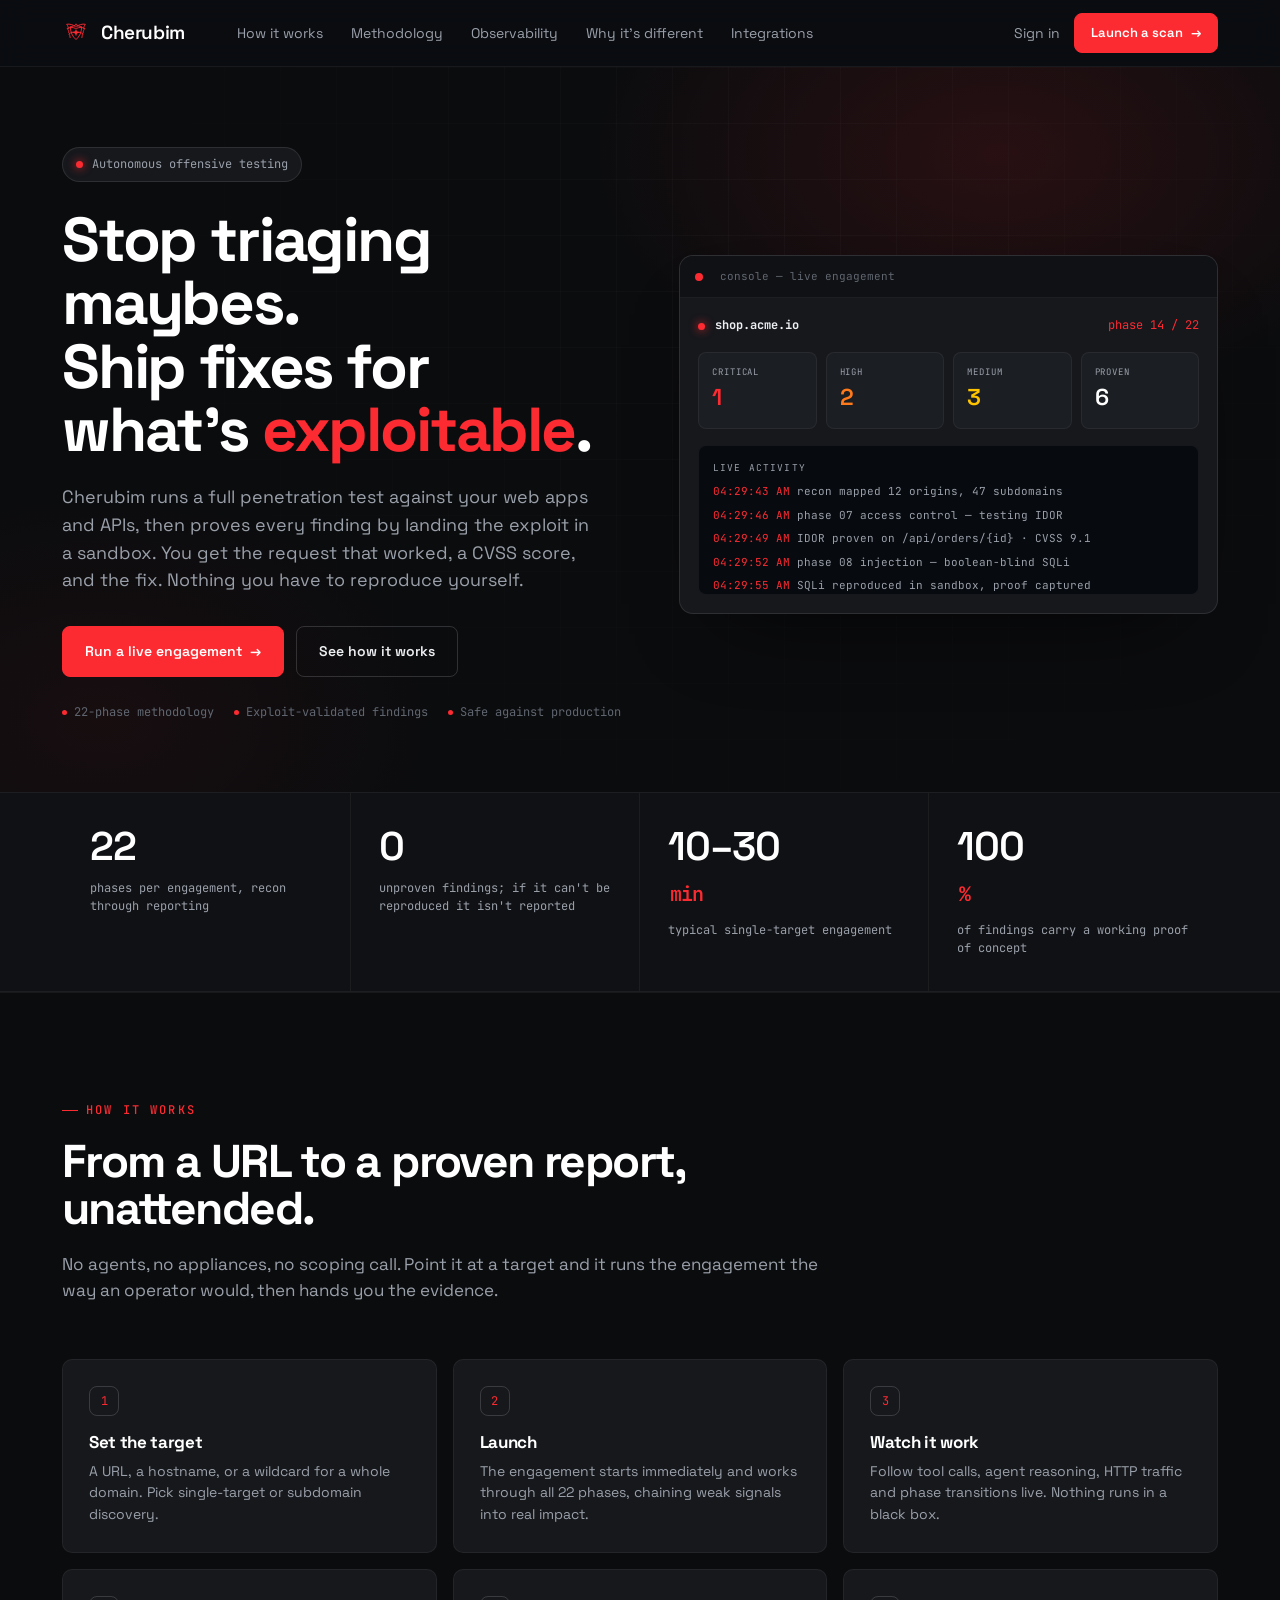
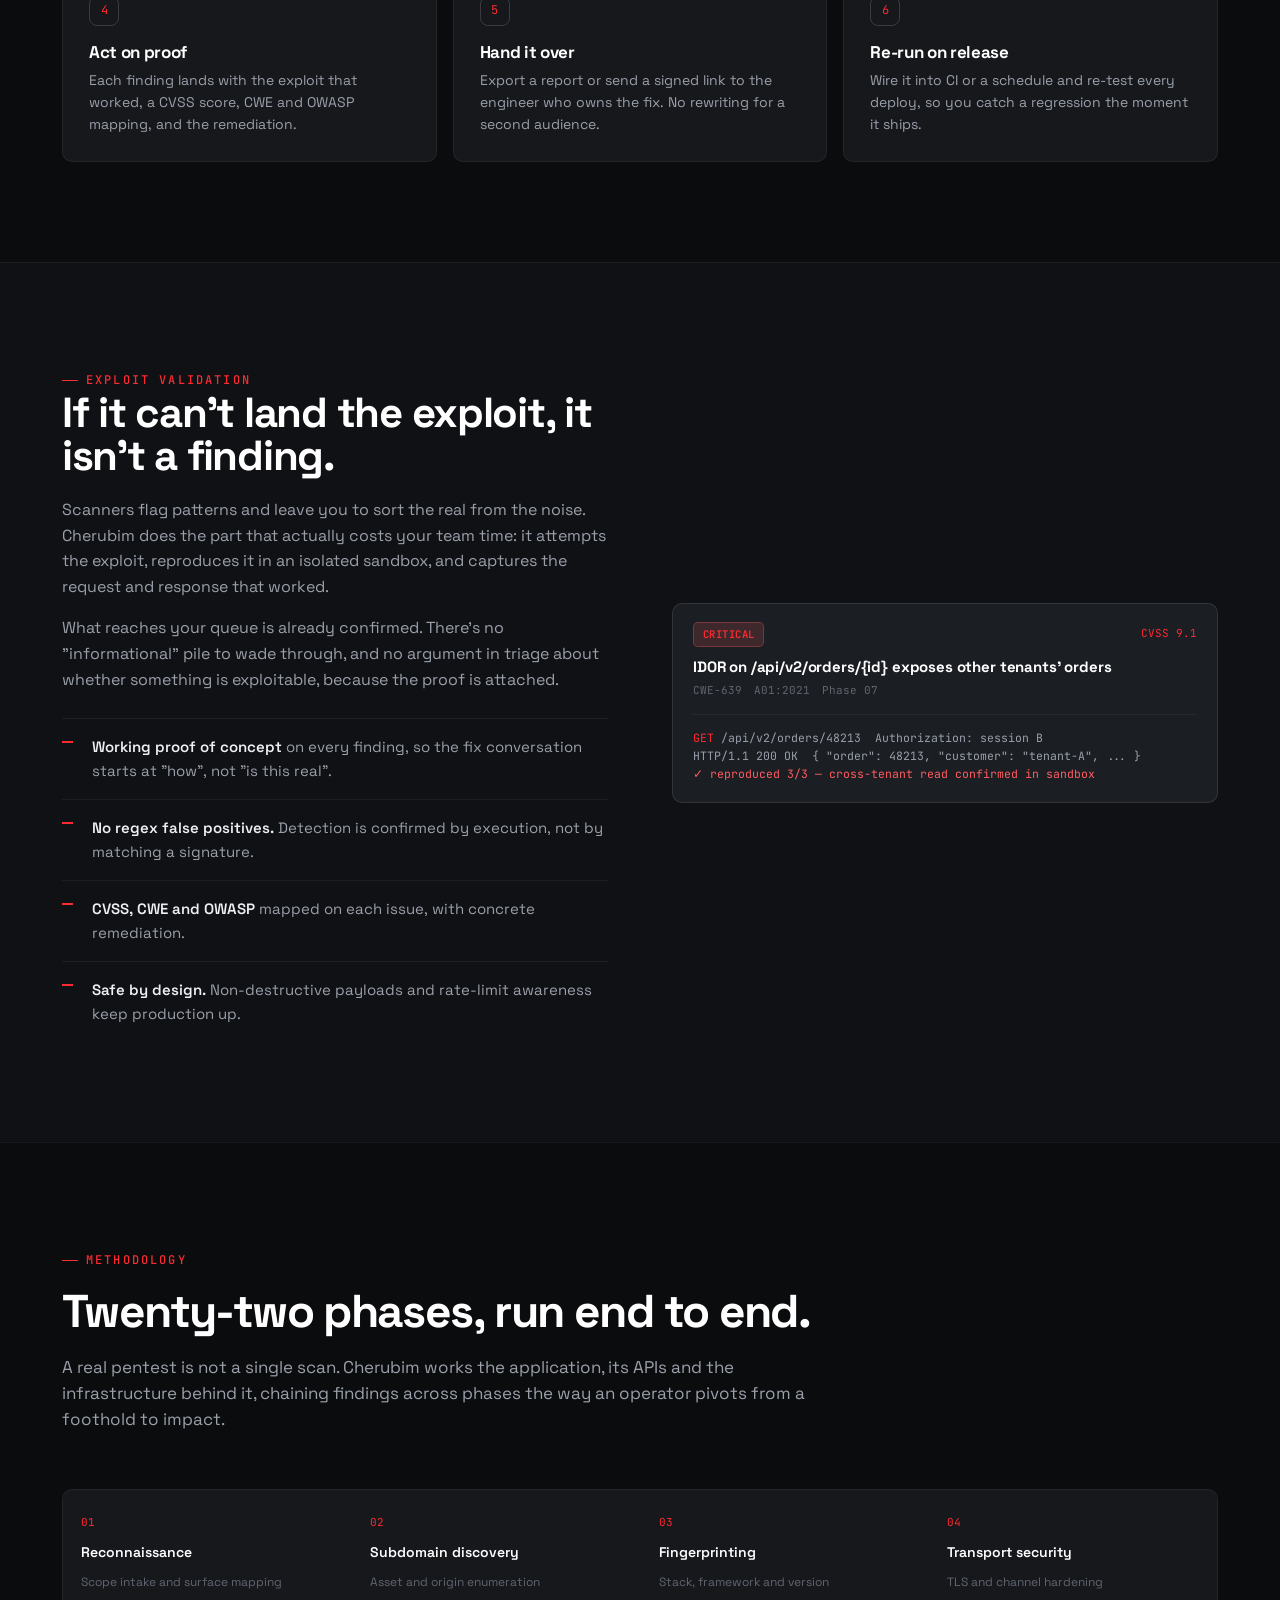
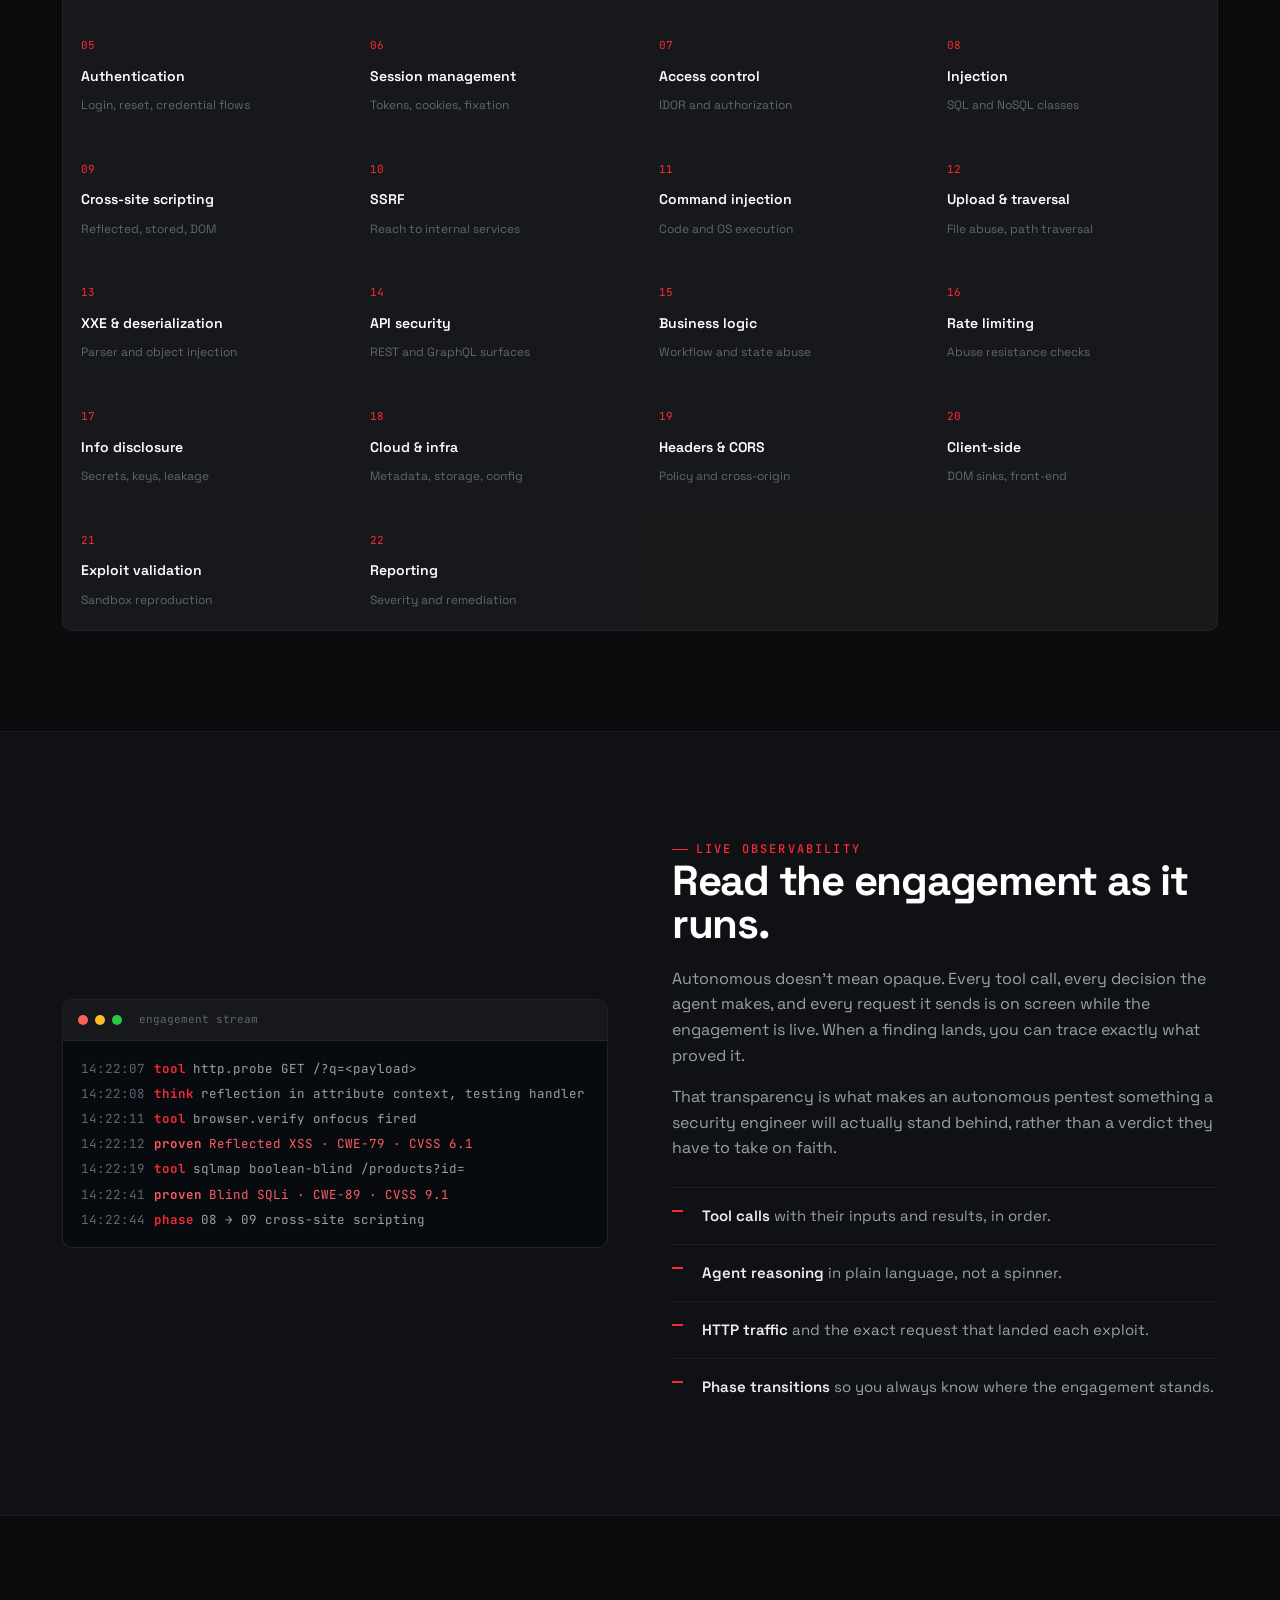
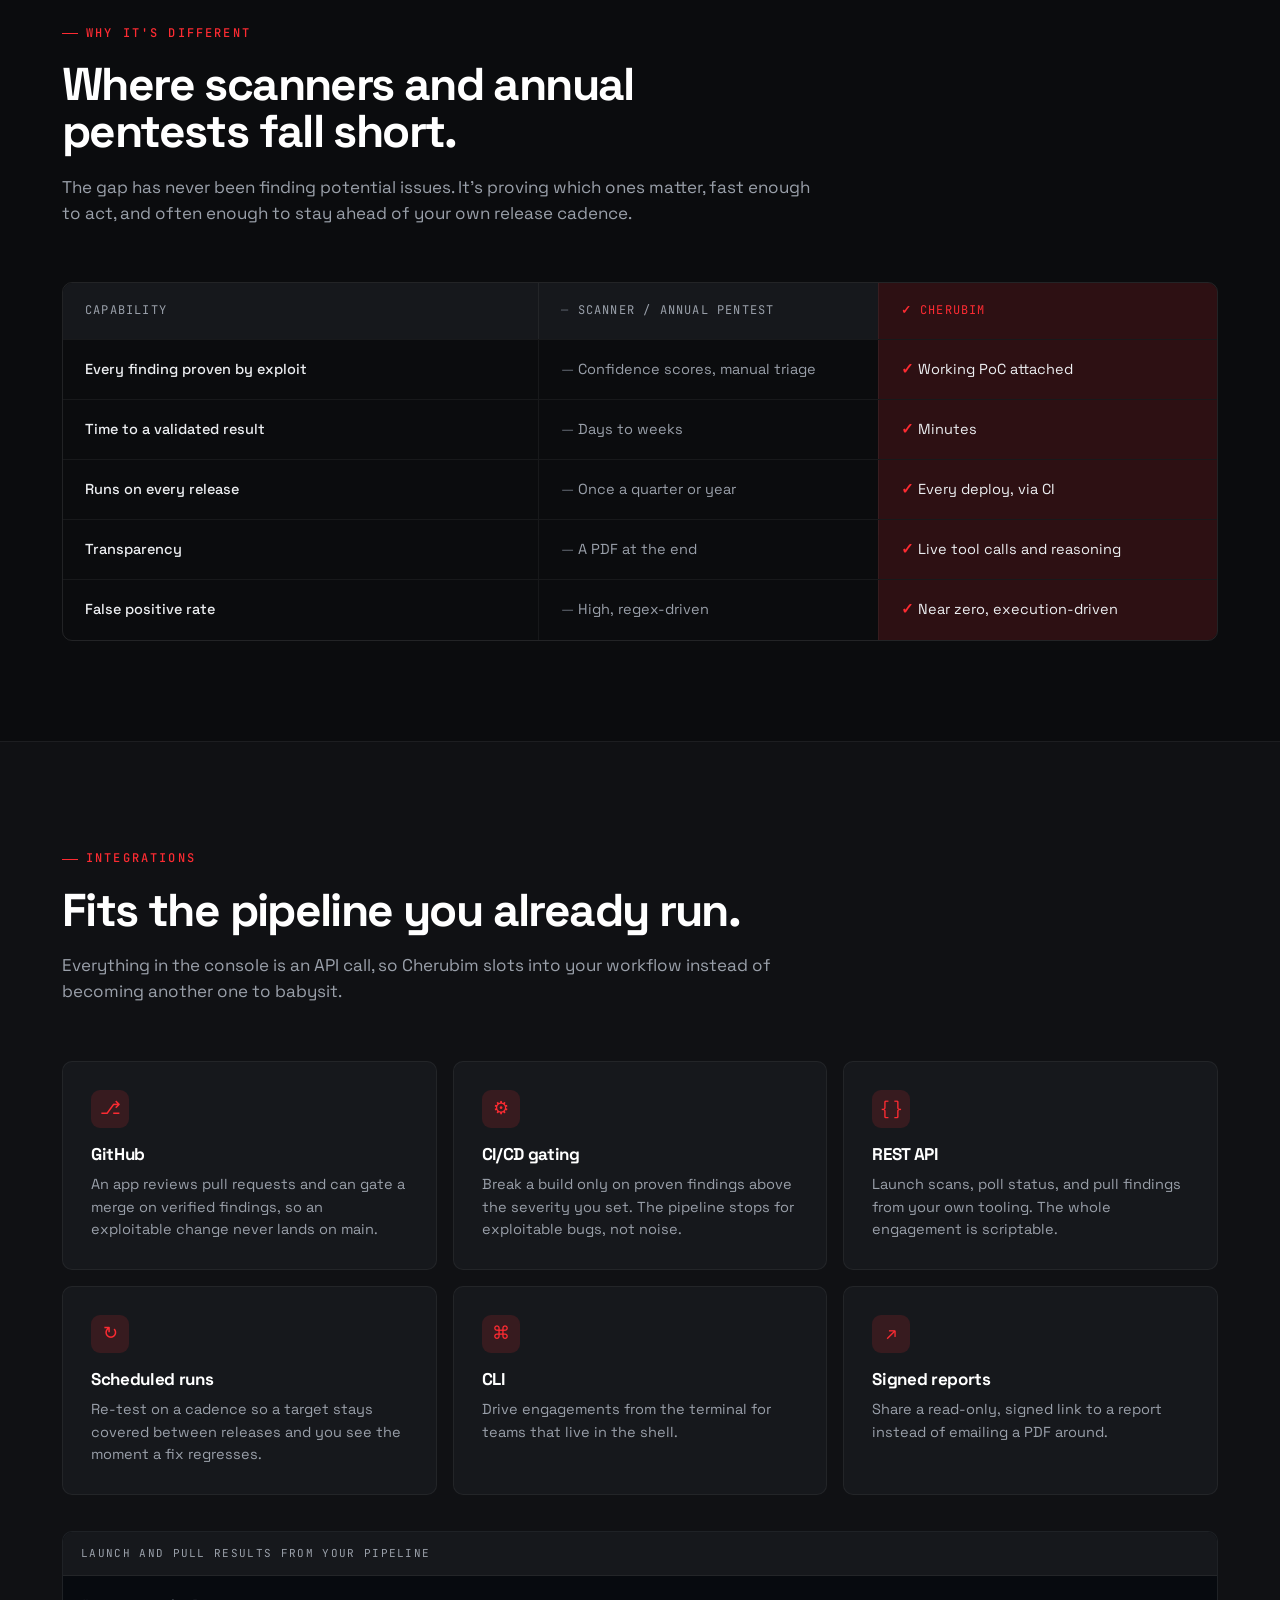
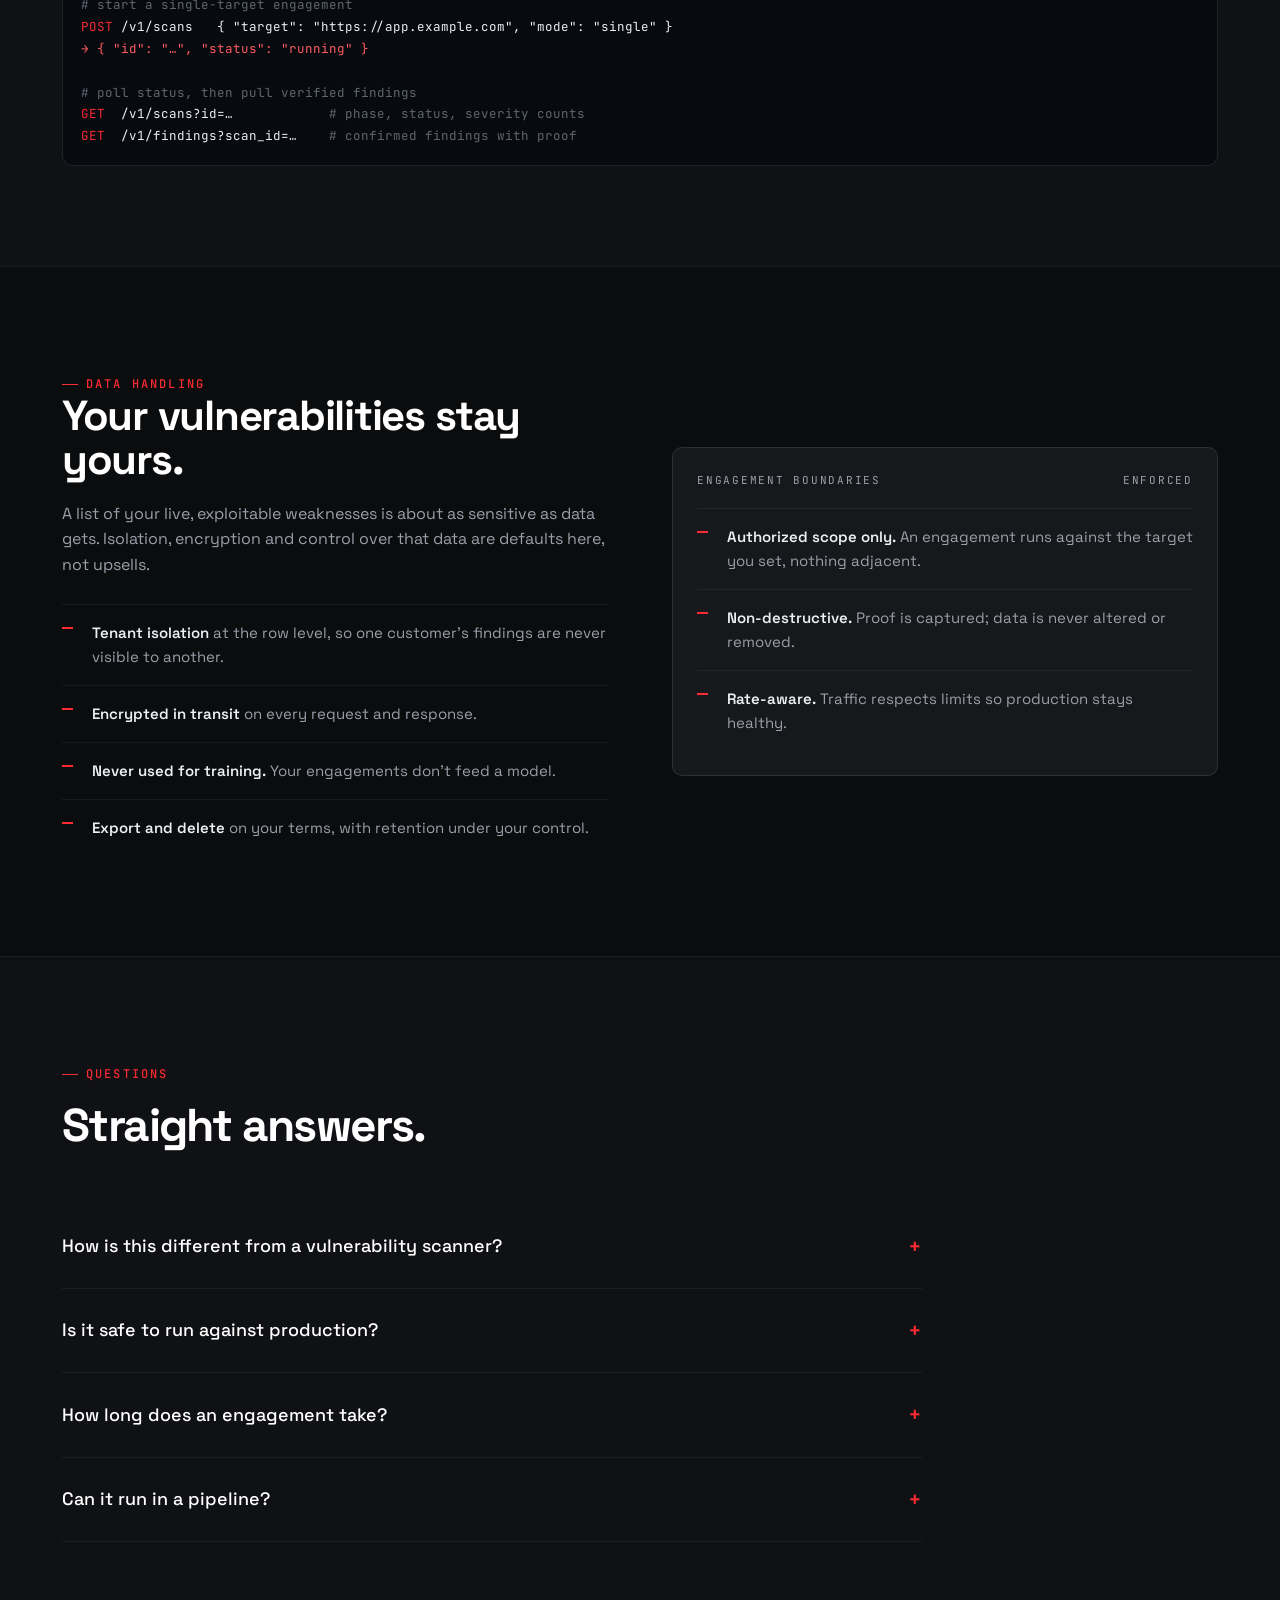
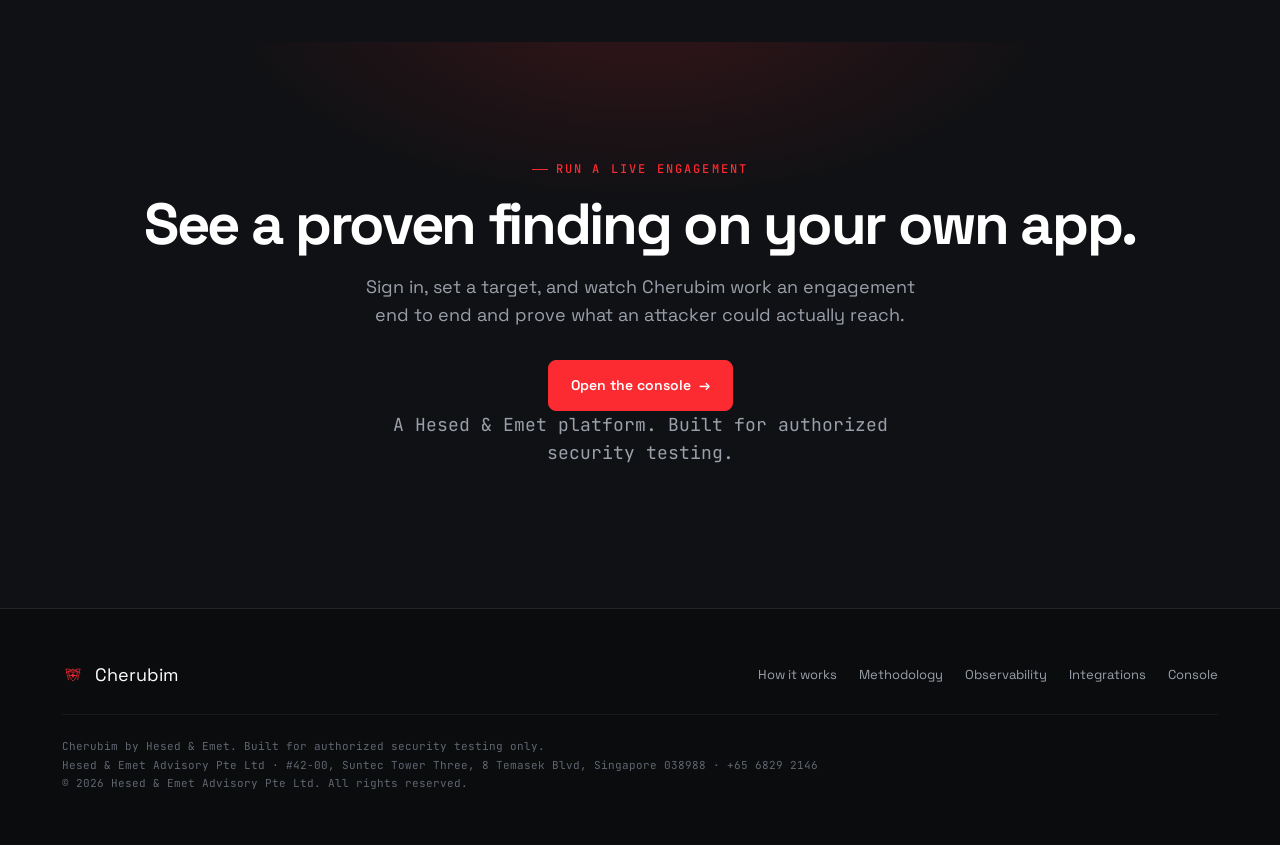
==== commit 2ecac1d1: "Make Cloudflare Access the console gate; drop the in-app login The console is protected by Cloudflar" ====
--- a/index.html
+++ b/index.html
@@ -92,8 +92,8 @@
       <a href="#integrations">Integrations</a>
     </nav>
     <div class="nav-right">
-      <a class="txtlink" href="login.html">Sign in</a>
-      <a class="btn btn-sm" href="login.html">Launch a scan <span class="arw">→</span></a>
+      <a class="txtlink" href="console/index.html">Sign in</a>
+      <a class="btn btn-sm" href="console/index.html">Launch a scan <span class="arw">→</span></a>
     </div>
     <button class="nav-toggle" aria-label="Open menu" aria-expanded="false" id="navToggle"><span></span><span></span><span></span></button>
   </div>
@@ -110,7 +110,7 @@
       <h1>Stop triaging maybes.<br>Ship fixes for what's <em>exploitable</em>.</h1>
       <p class="lede">Cherubim runs a full penetration test against your web apps and APIs, then proves every finding by landing the exploit in a sandbox. You get the request that worked, a CVSS score, and the fix. Nothing you have to reproduce yourself.</p>
       <div class="hero-cta">
-        <a class="btn" href="login.html">Run a live engagement <span class="arw">→</span></a>
+        <a class="btn" href="console/index.html">Run a live engagement <span class="arw">→</span></a>
         <a class="btn btn-ghost" href="#how">See how it works</a>
       </div>
       <div class="hero-sub">
@@ -360,7 +360,7 @@
     <span class="eyebrow" style="justify-content:center">Run a live engagement</span>
     <h2 style="margin-top:16px">See a proven finding on your own app.</h2>
     <p>Sign in, set a target, and watch Cherubim work an engagement end to end and prove what an attacker could actually reach.</p>
-    <a class="btn" href="login.html">Open the console <span class="arw">→</span></a>
+    <a class="btn" href="console/index.html">Open the console <span class="arw">→</span></a>
     <p class="cta-fine">A Hesed &amp; Emet platform. Built for authorized security testing.</p>
   </div>
 </section>
@@ -384,7 +384,7 @@
       <a href="#method">Methodology</a>
       <a href="#observability">Observability</a>
       <a href="#integrations">Integrations</a>
-      <a href="login.html">Console</a>
+      <a href="console/index.html">Console</a>
     </nav>
     <p class="footer-fine">
       Cherubim by Hesed &amp; Emet. Built for authorized security testing only.<br>
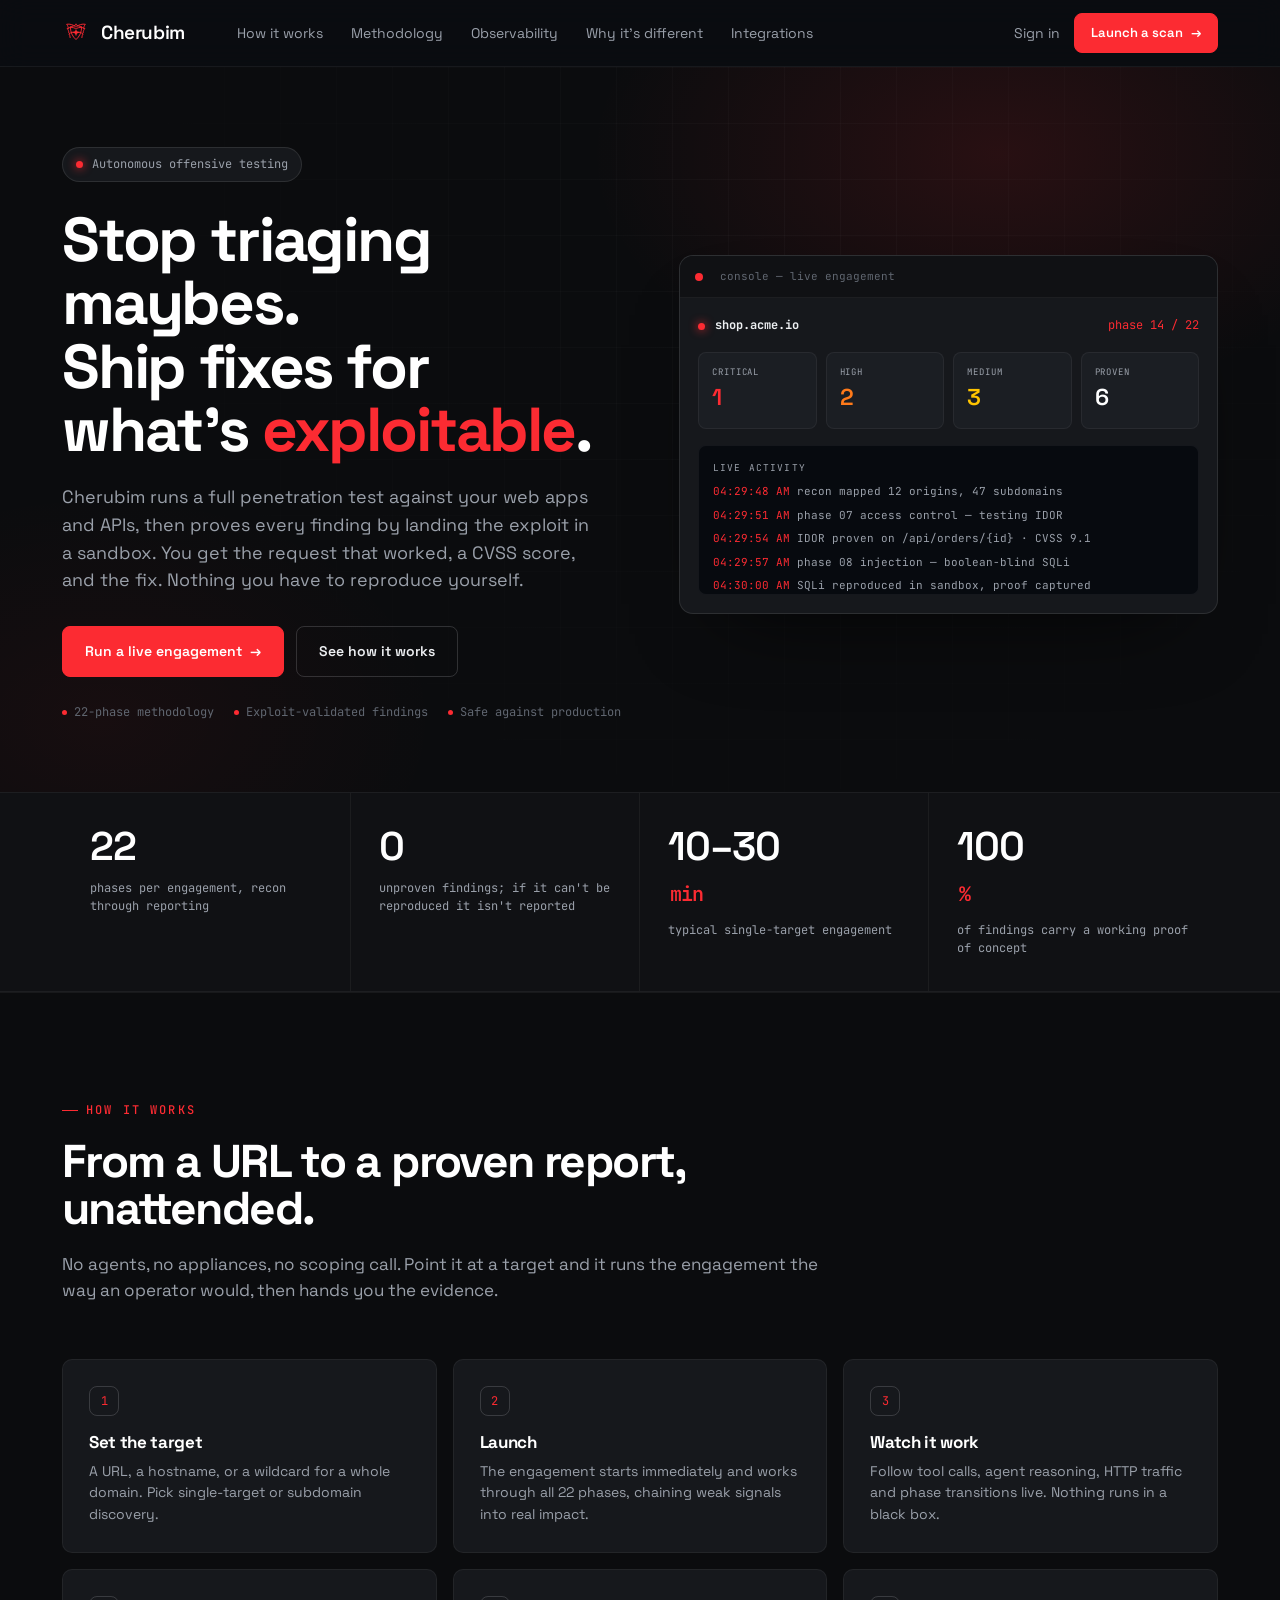
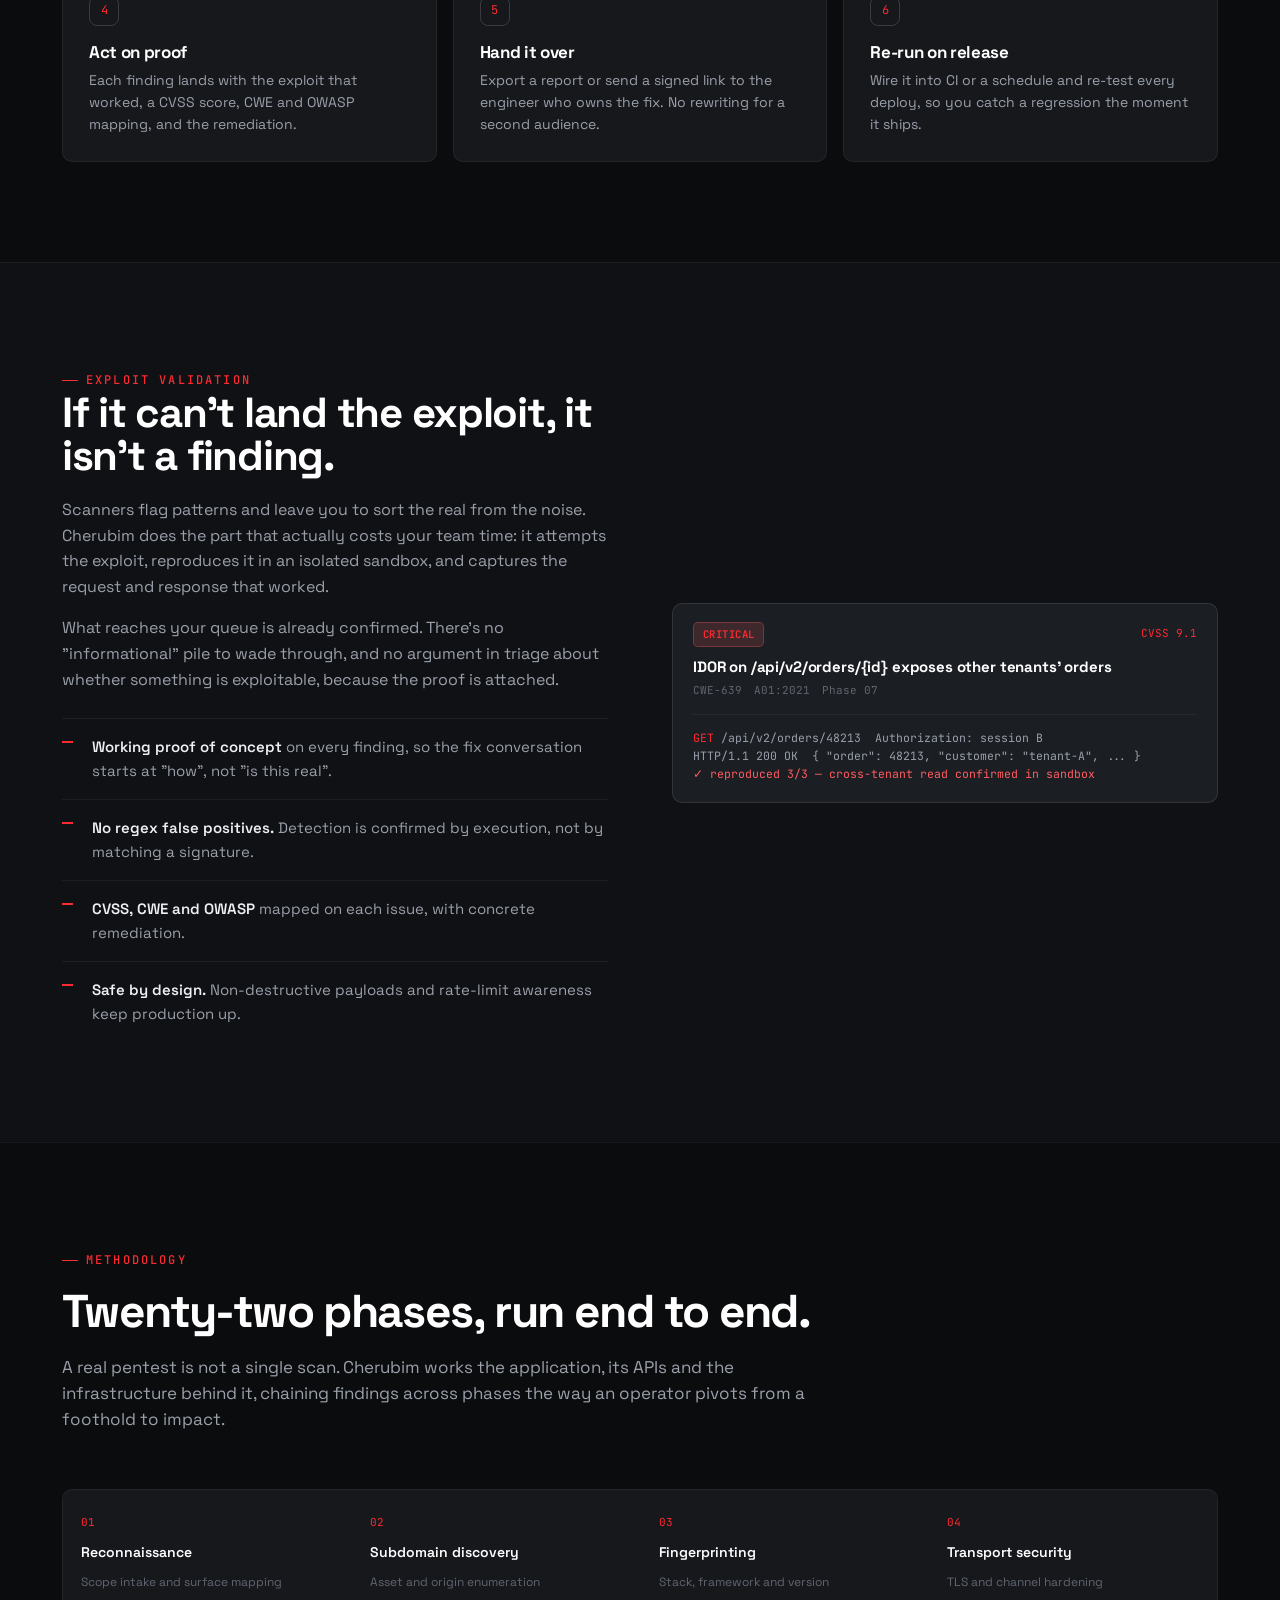
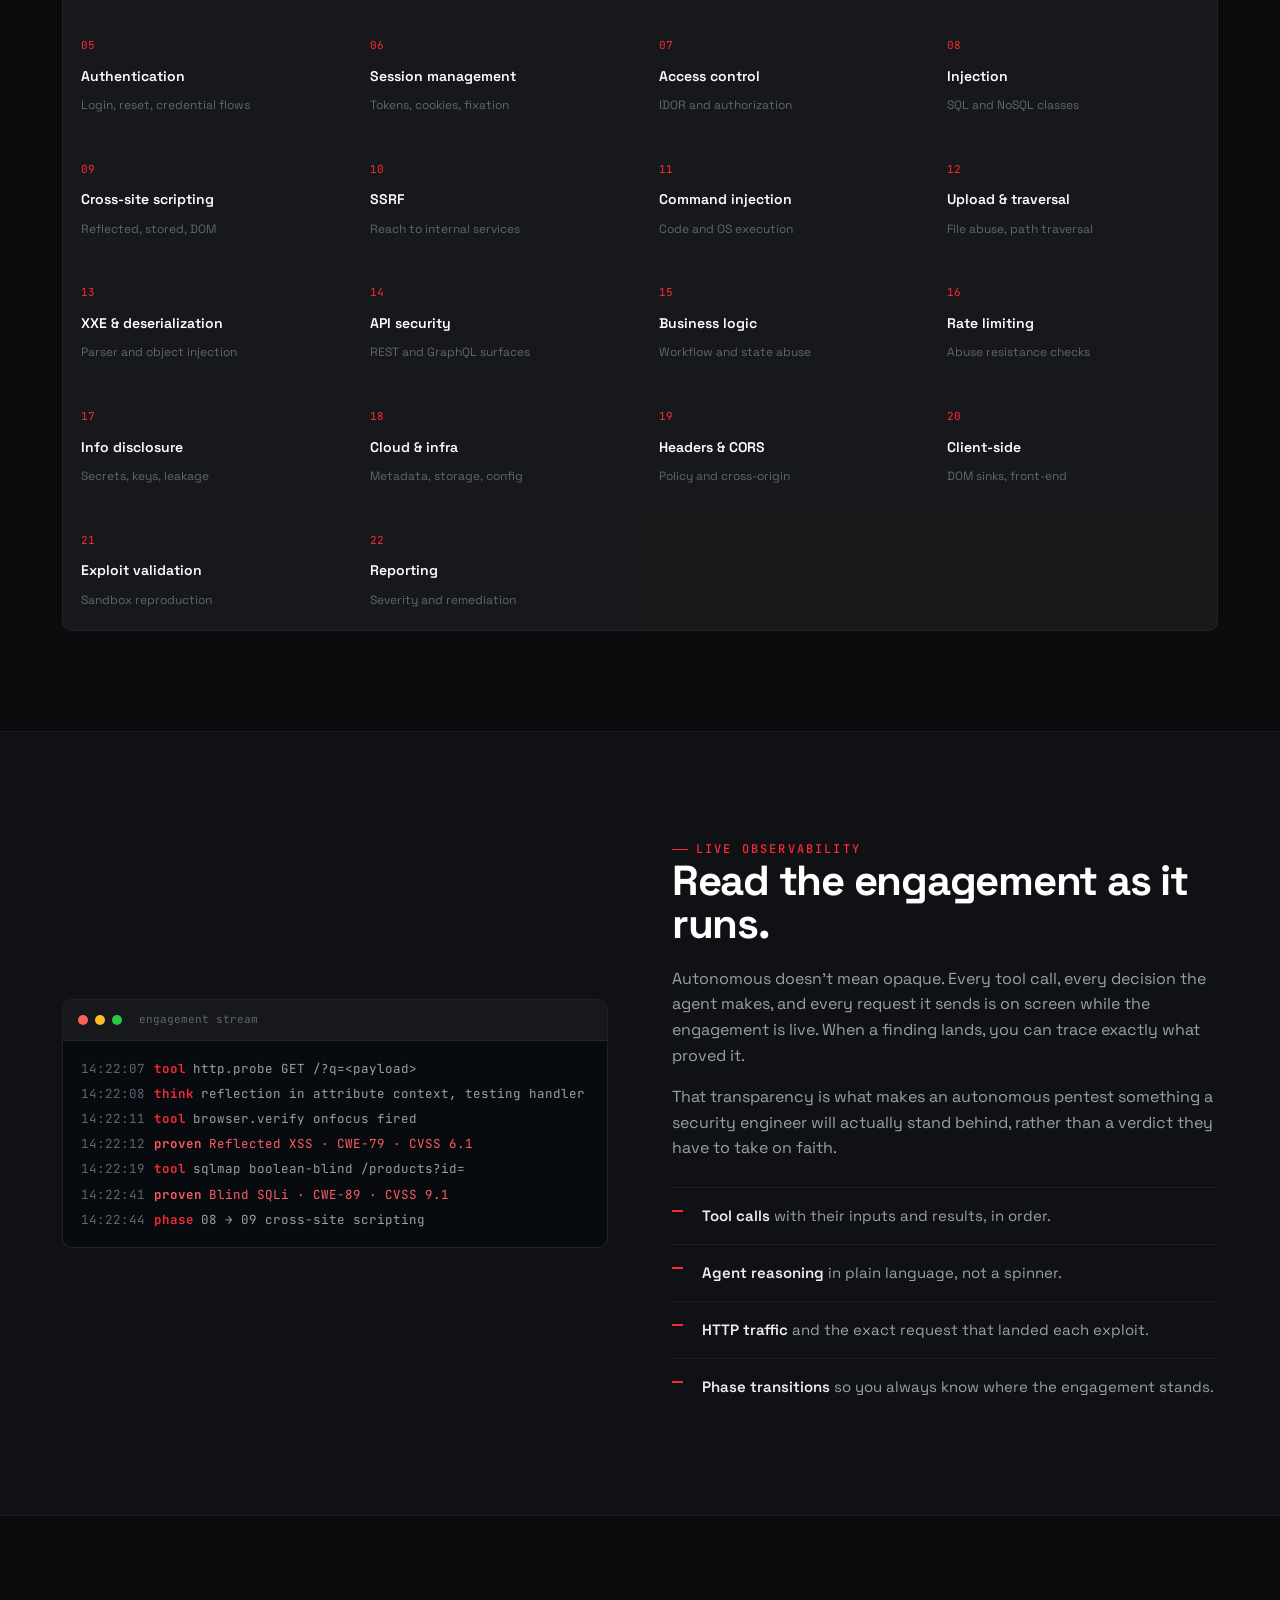
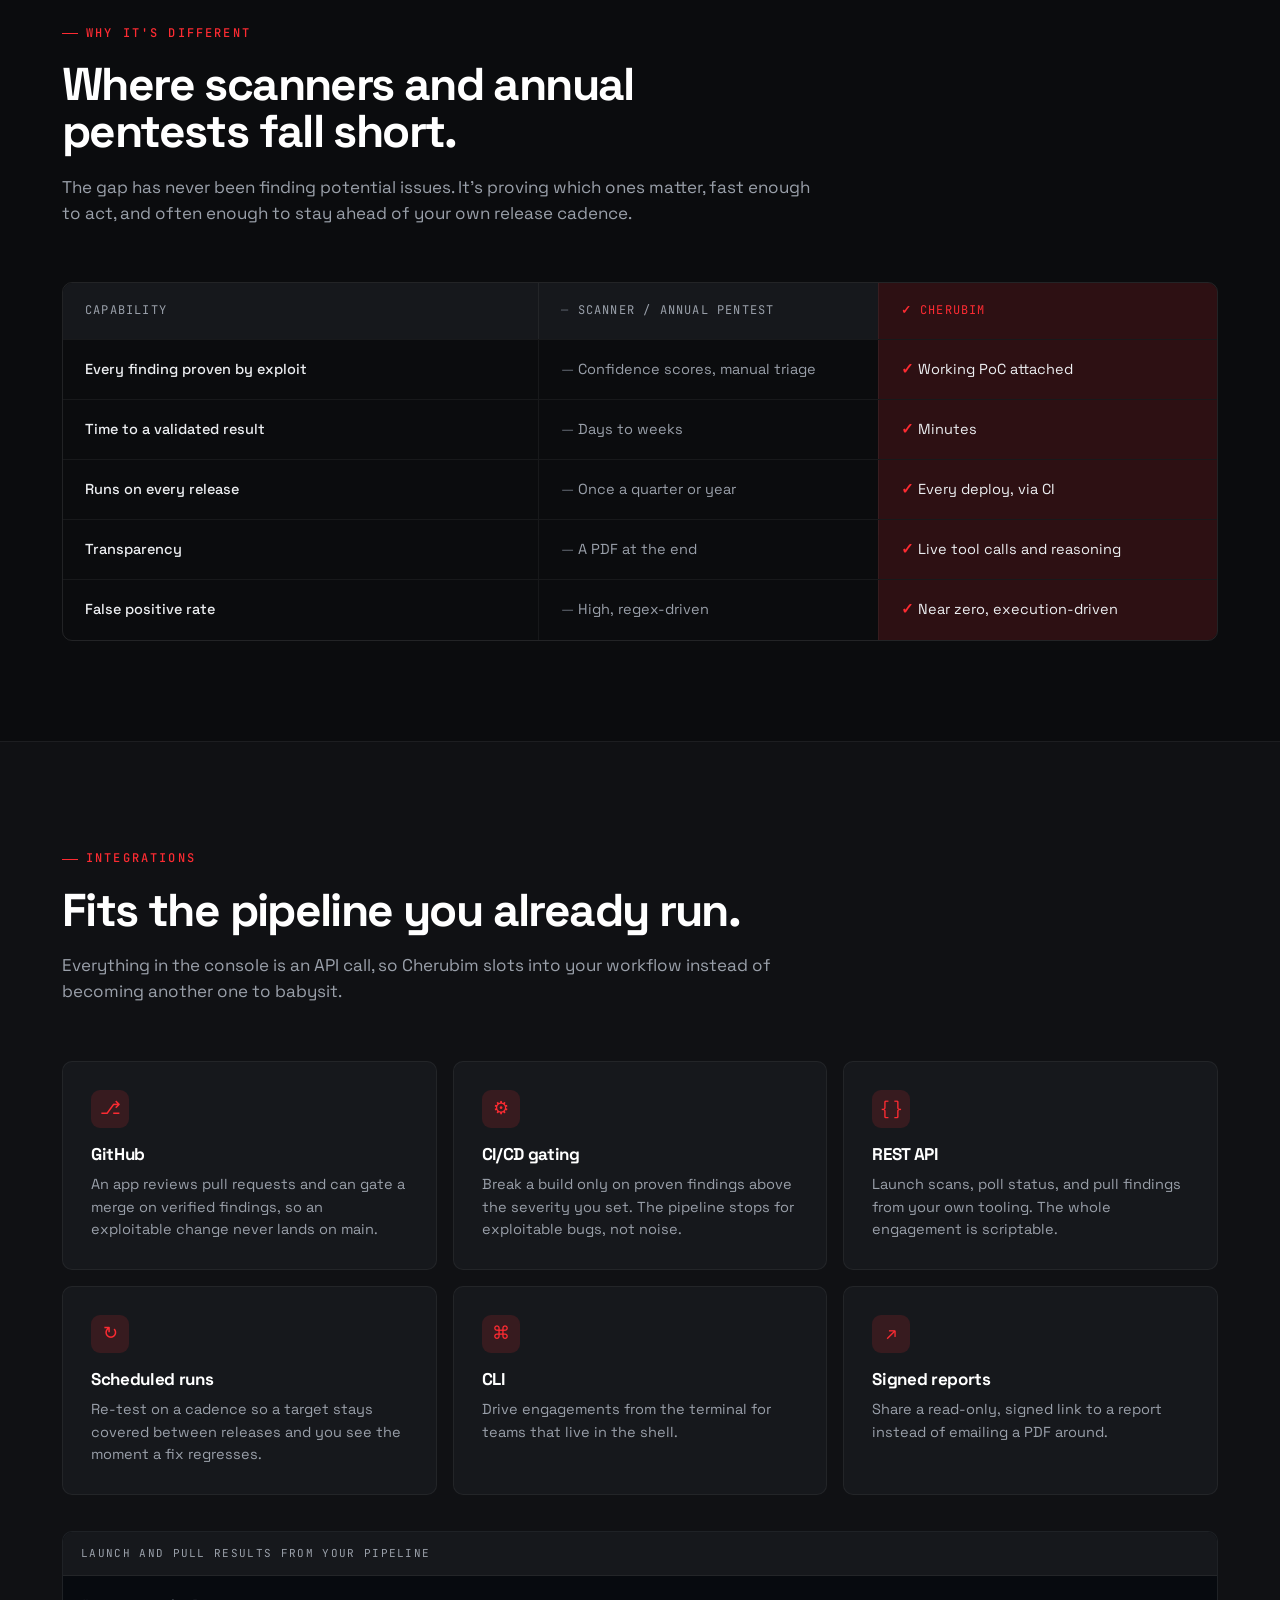
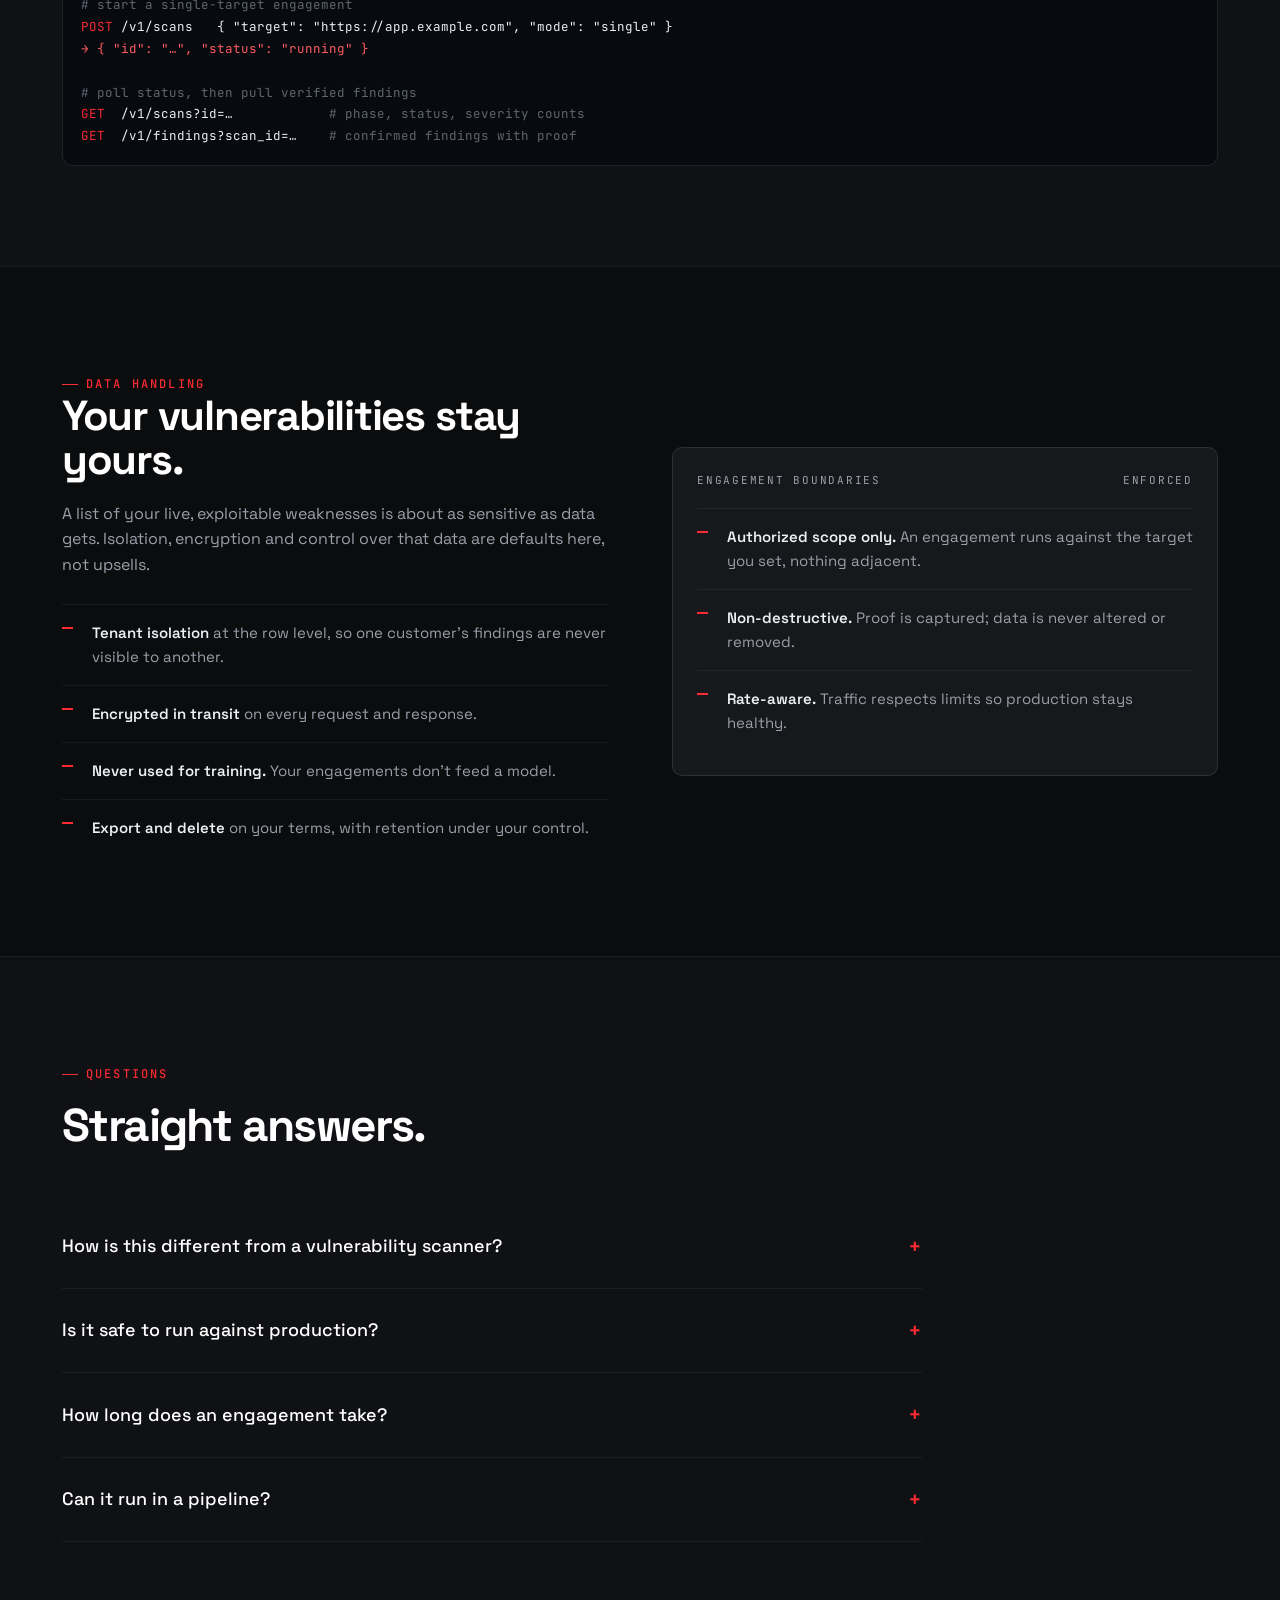
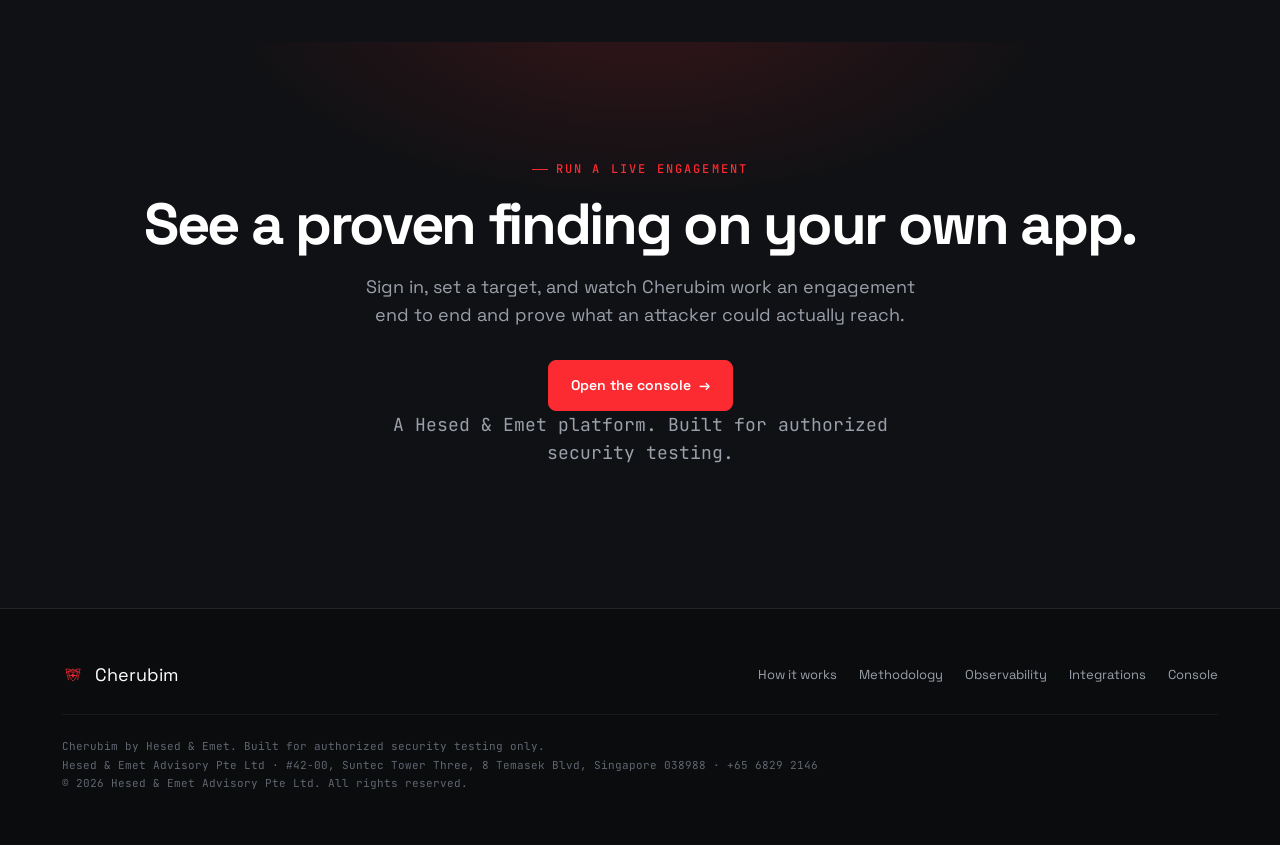
==== commit 9201719c: "Loading overlay, split New scan / Current scan views, live elapsed clock - Show a loading overlay wh" ====
--- a/index.html
+++ b/index.html
@@ -26,7 +26,7 @@
 <link rel="preconnect" href="https://fonts.googleapis.com" />
 <link rel="preconnect" href="https://fonts.gstatic.com" crossorigin />
 <link href="https://fonts.googleapis.com/css2?family=Space+Grotesk:wght@400;500;600;700&family=JetBrains+Mono:wght@400;500;600&display=swap" rel="stylesheet" />
-<link rel="stylesheet" href="assets/css/styles.css" />
+<link rel="stylesheet" href="assets/css/styles.css?v=2" />
 <script type="application/ld+json">
 {
   "@context": "https://schema.org",
@@ -394,6 +394,6 @@
   </div>
 </footer>
 
-<script src="assets/js/main.js"></script>
+<script src="assets/js/main.js?v=2"></script>
 </body>
 </html>
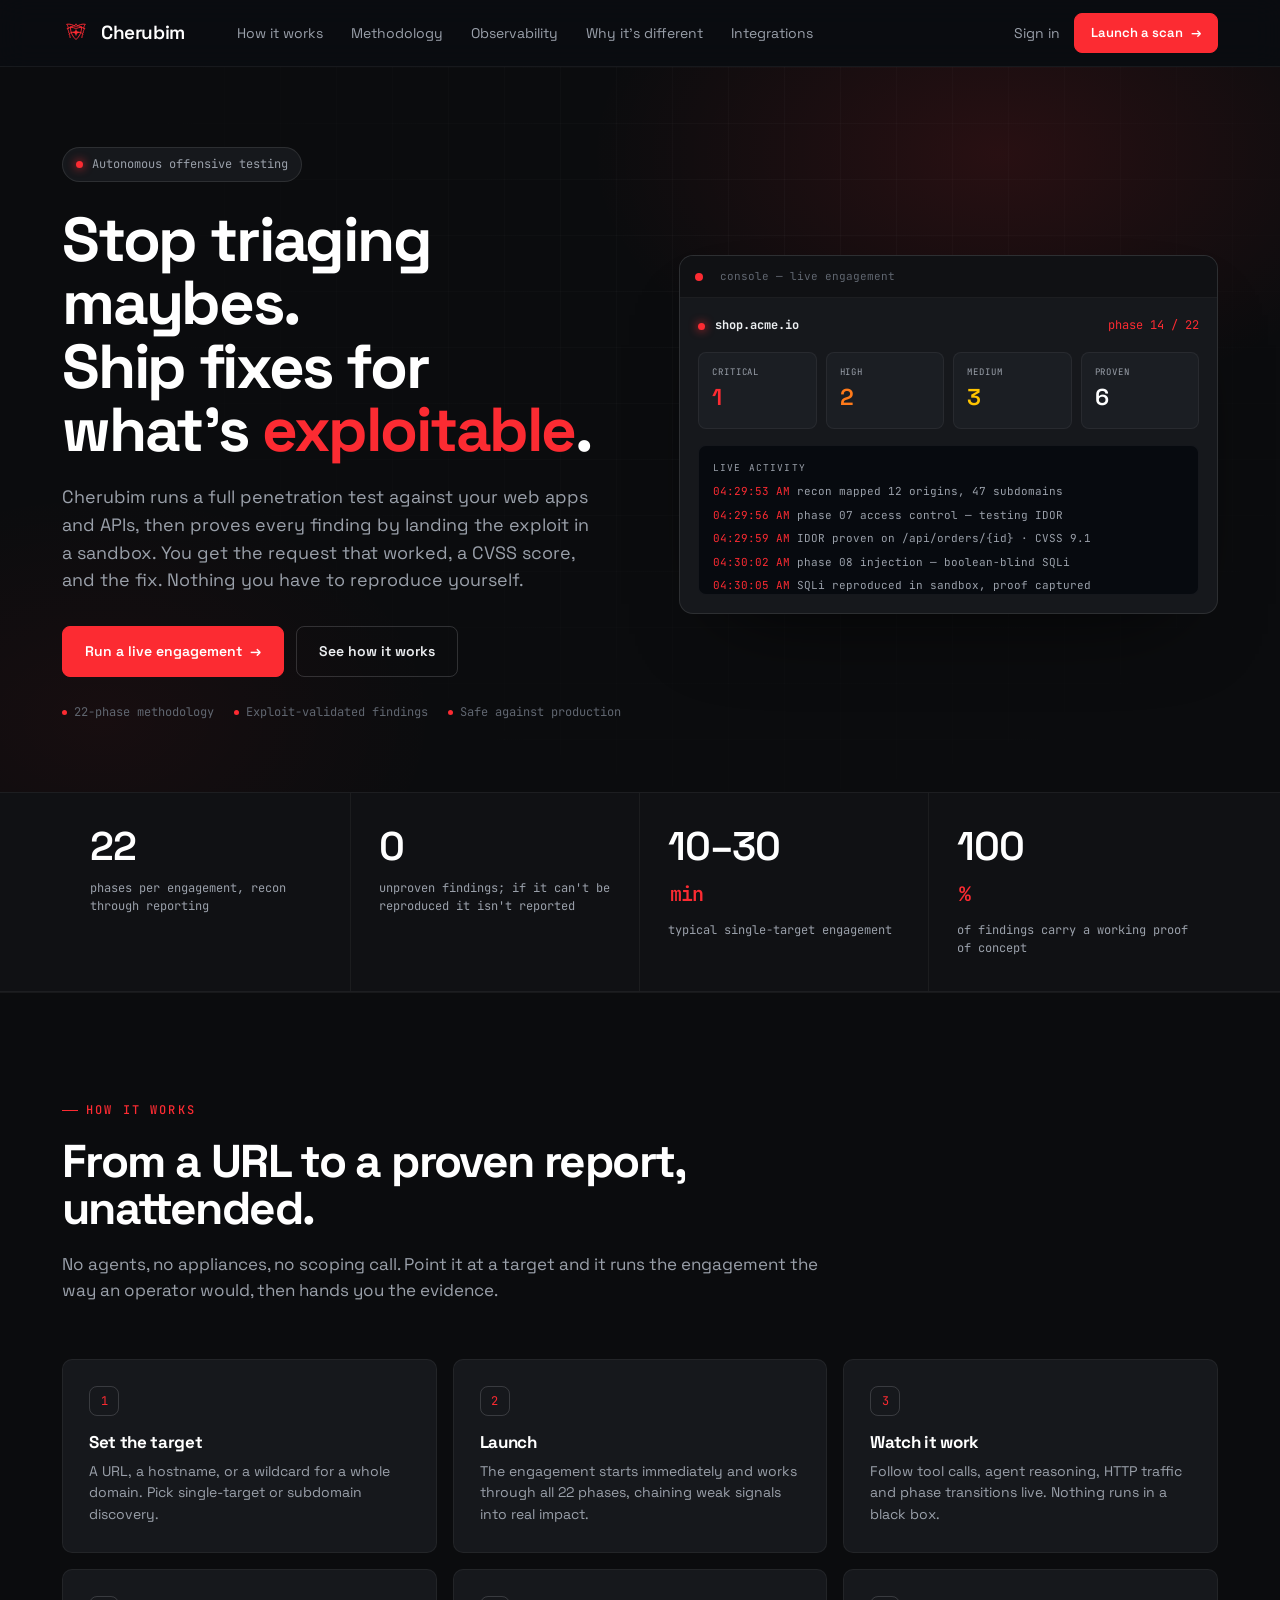
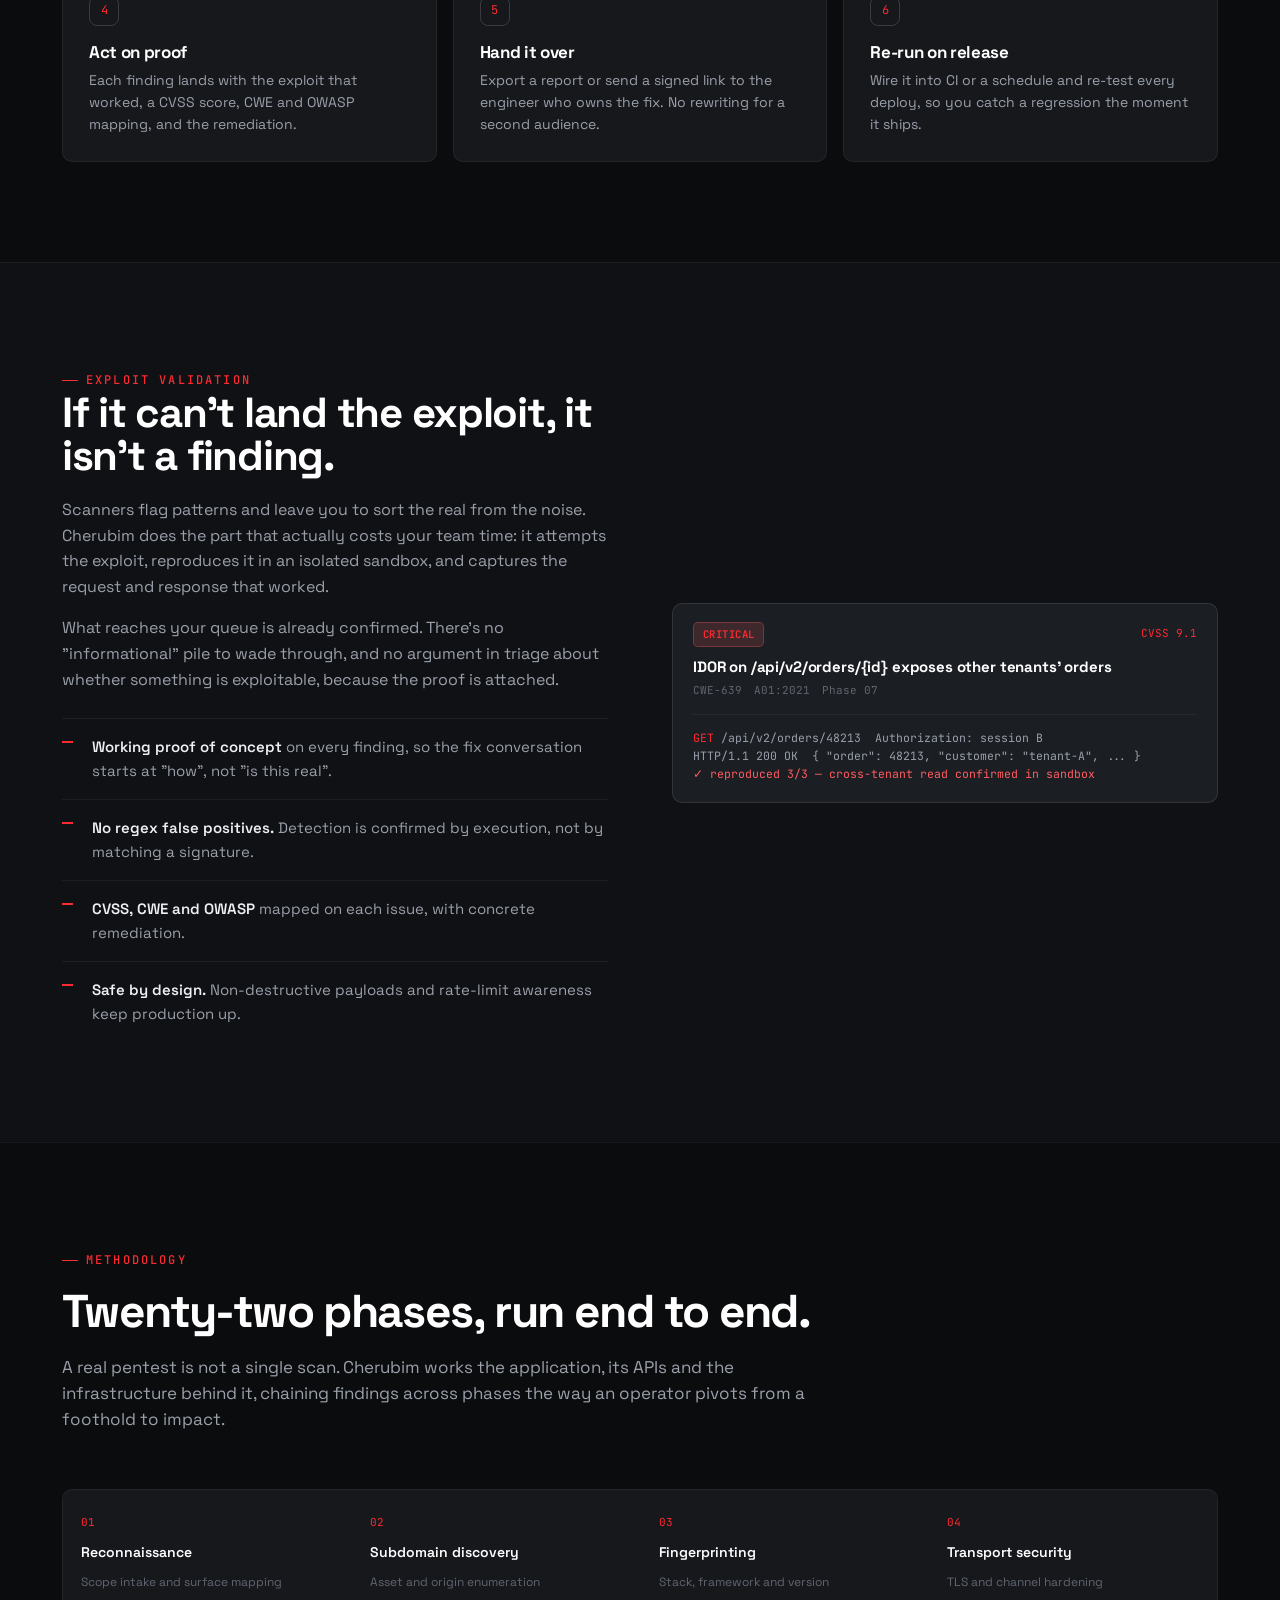
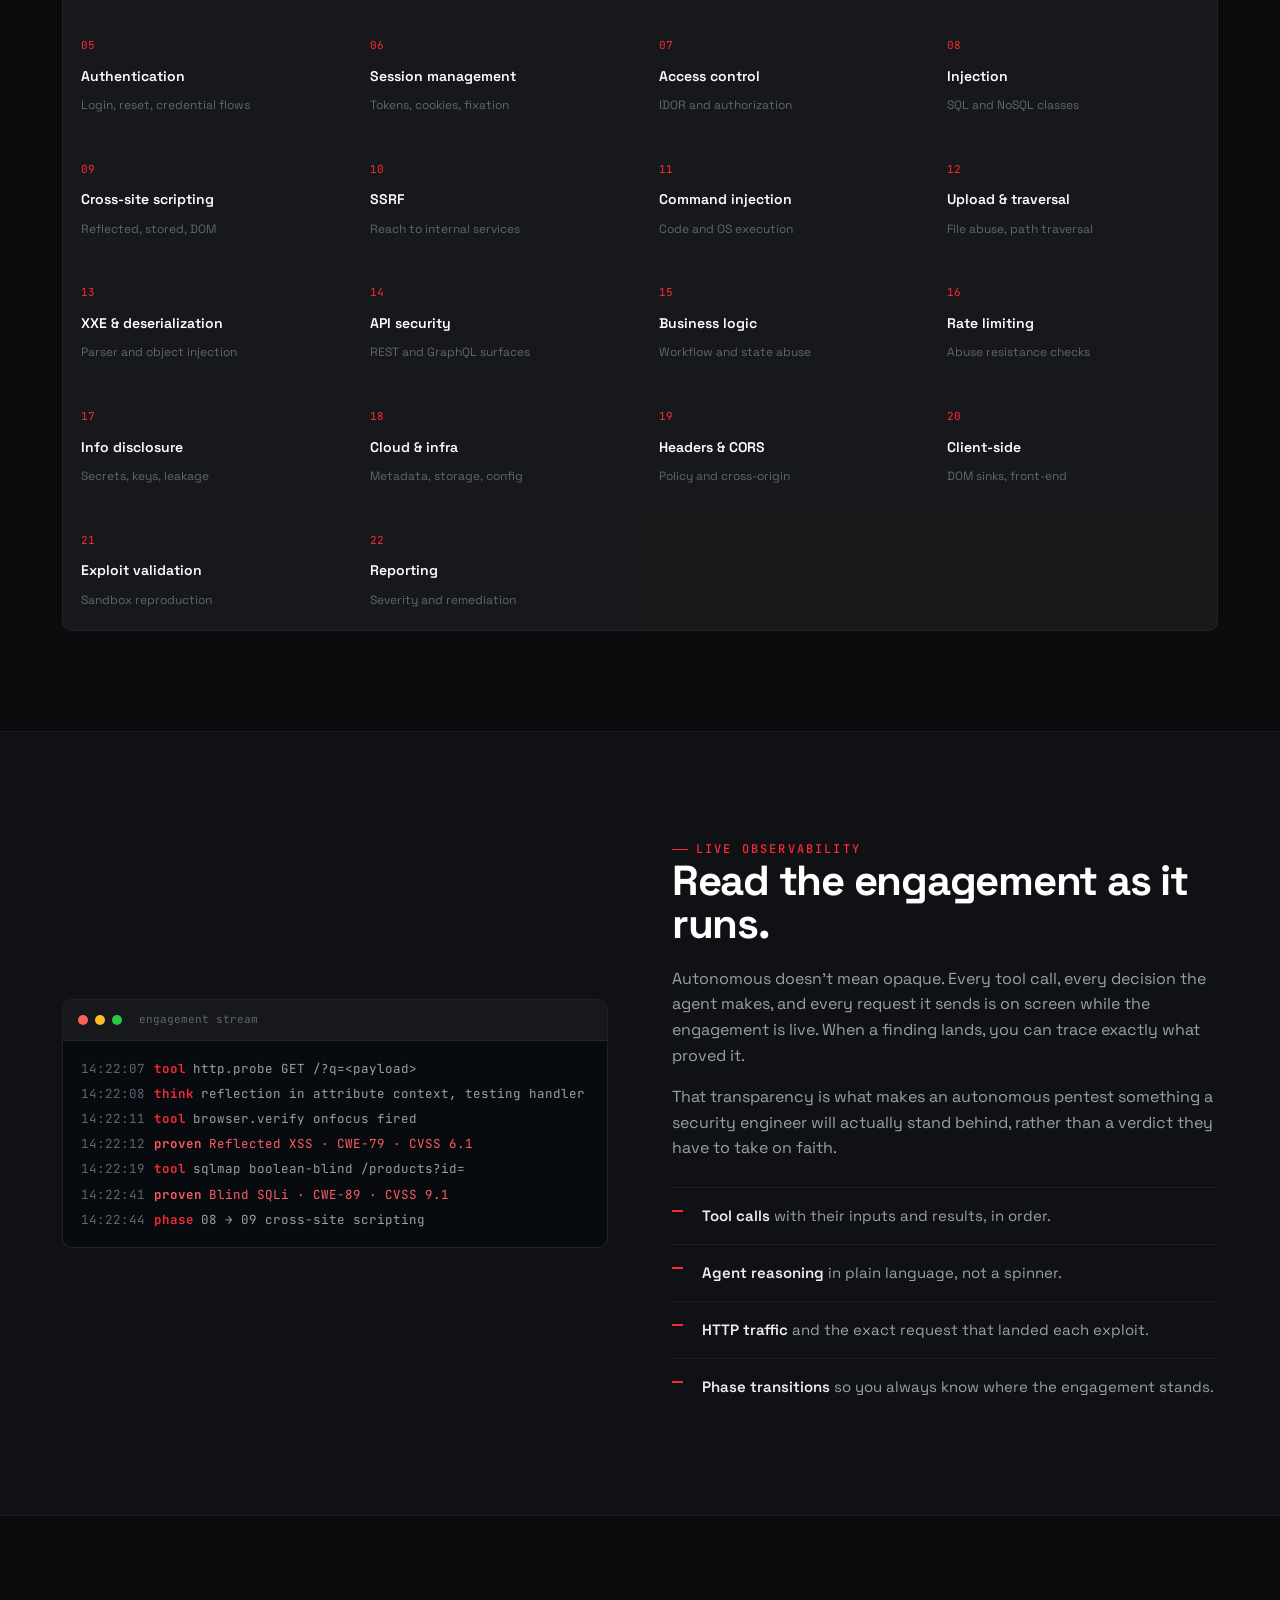
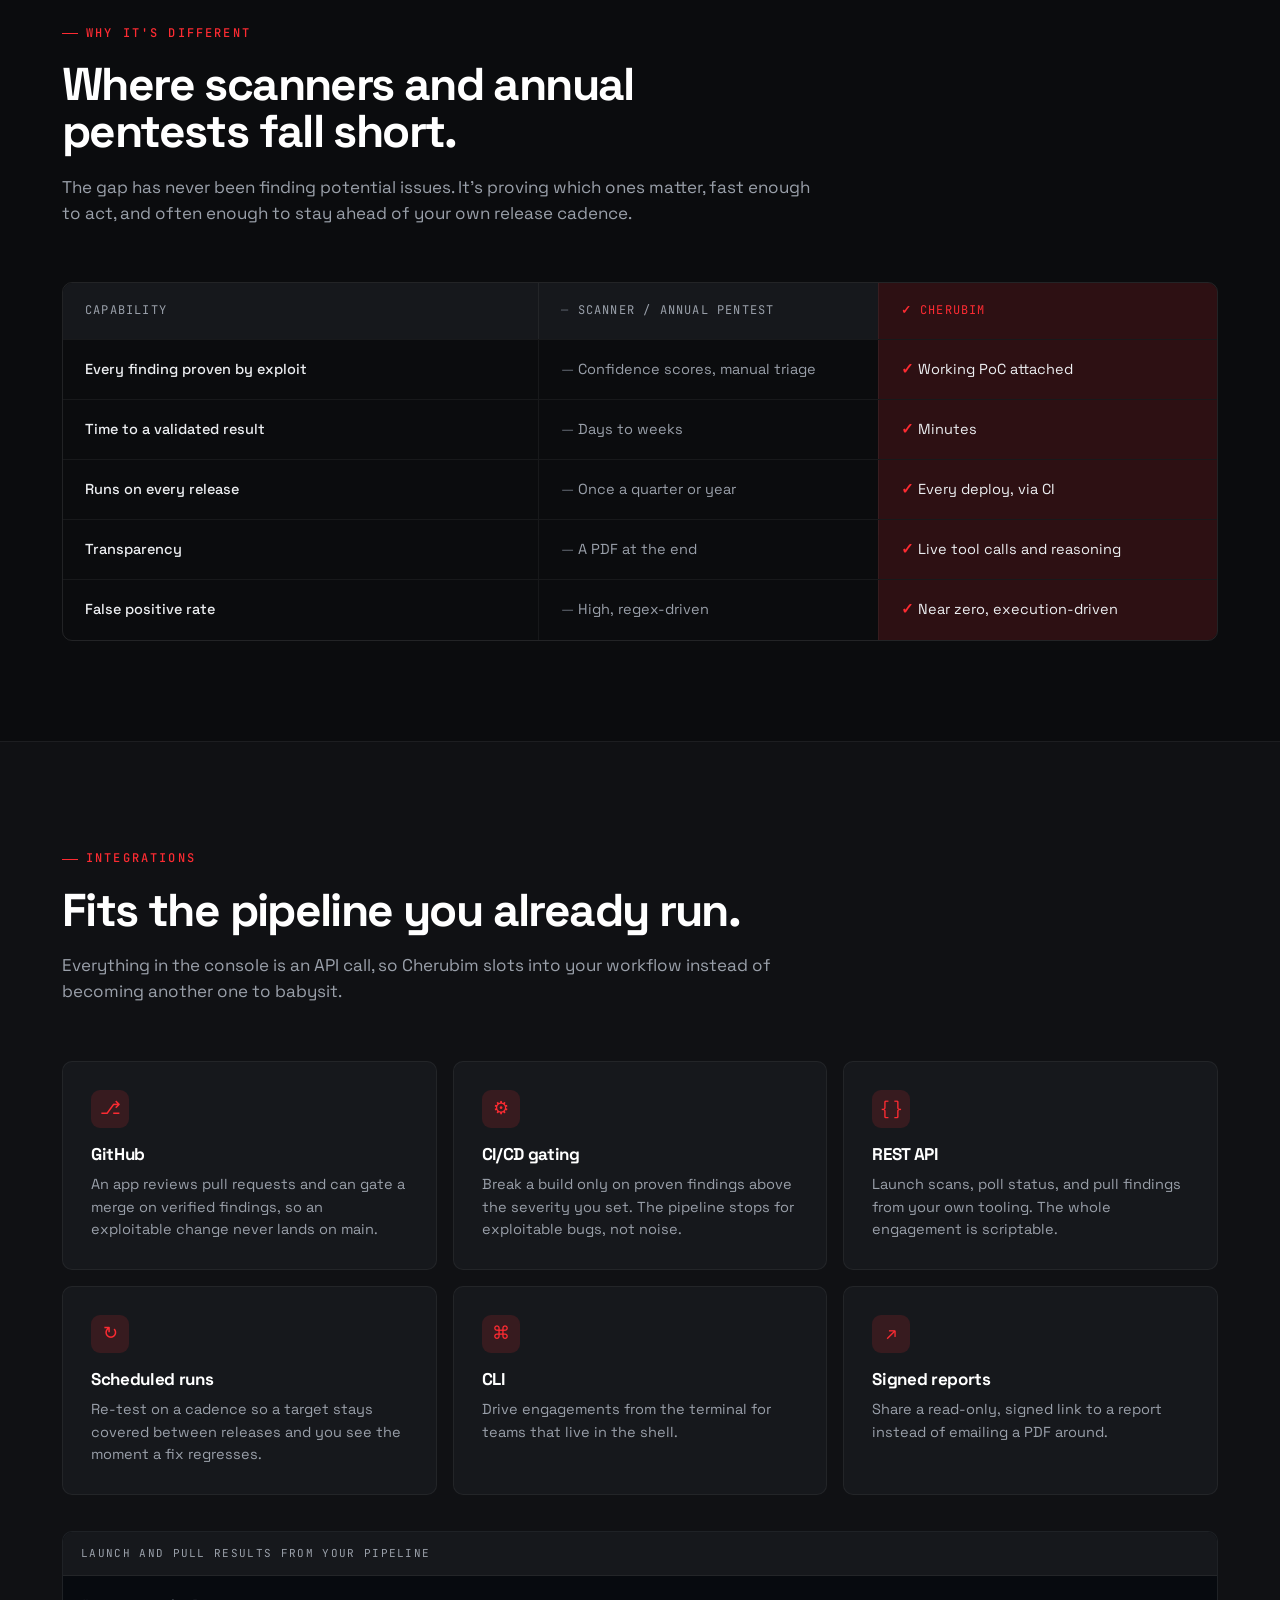
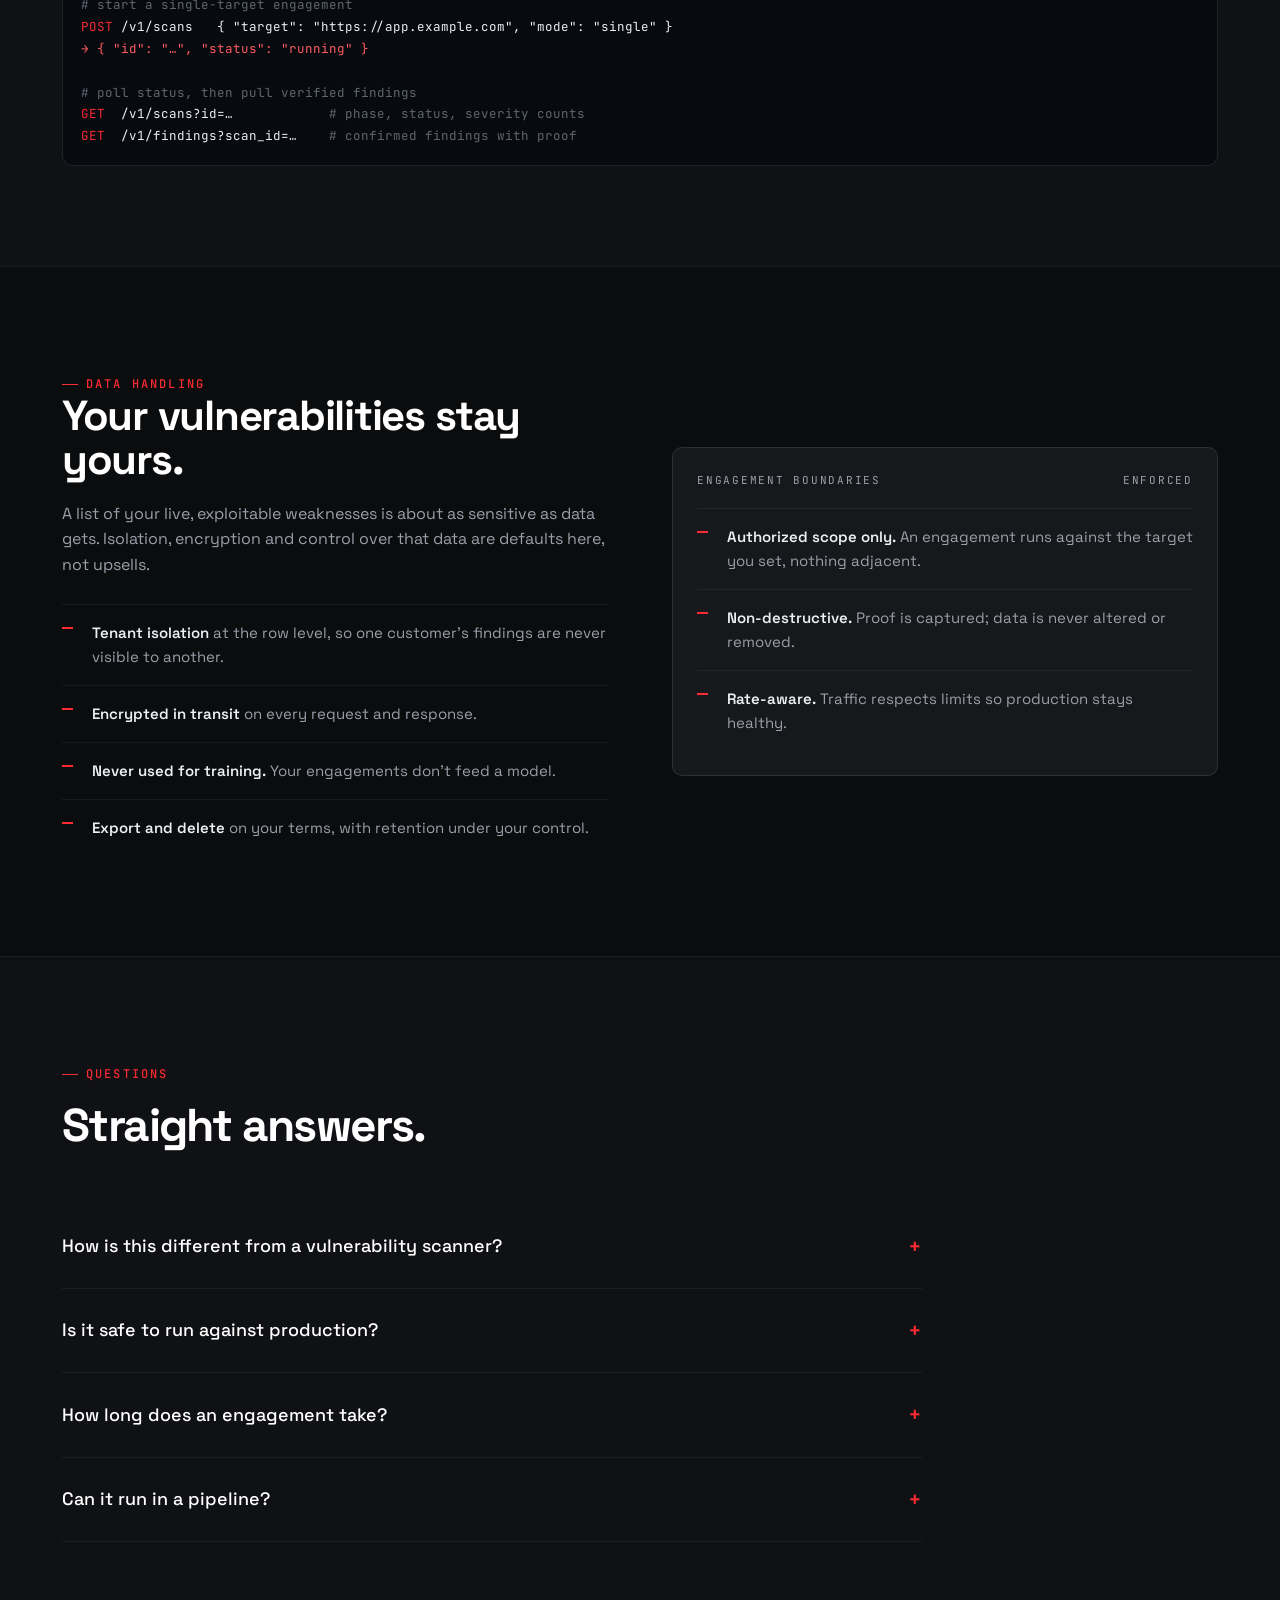
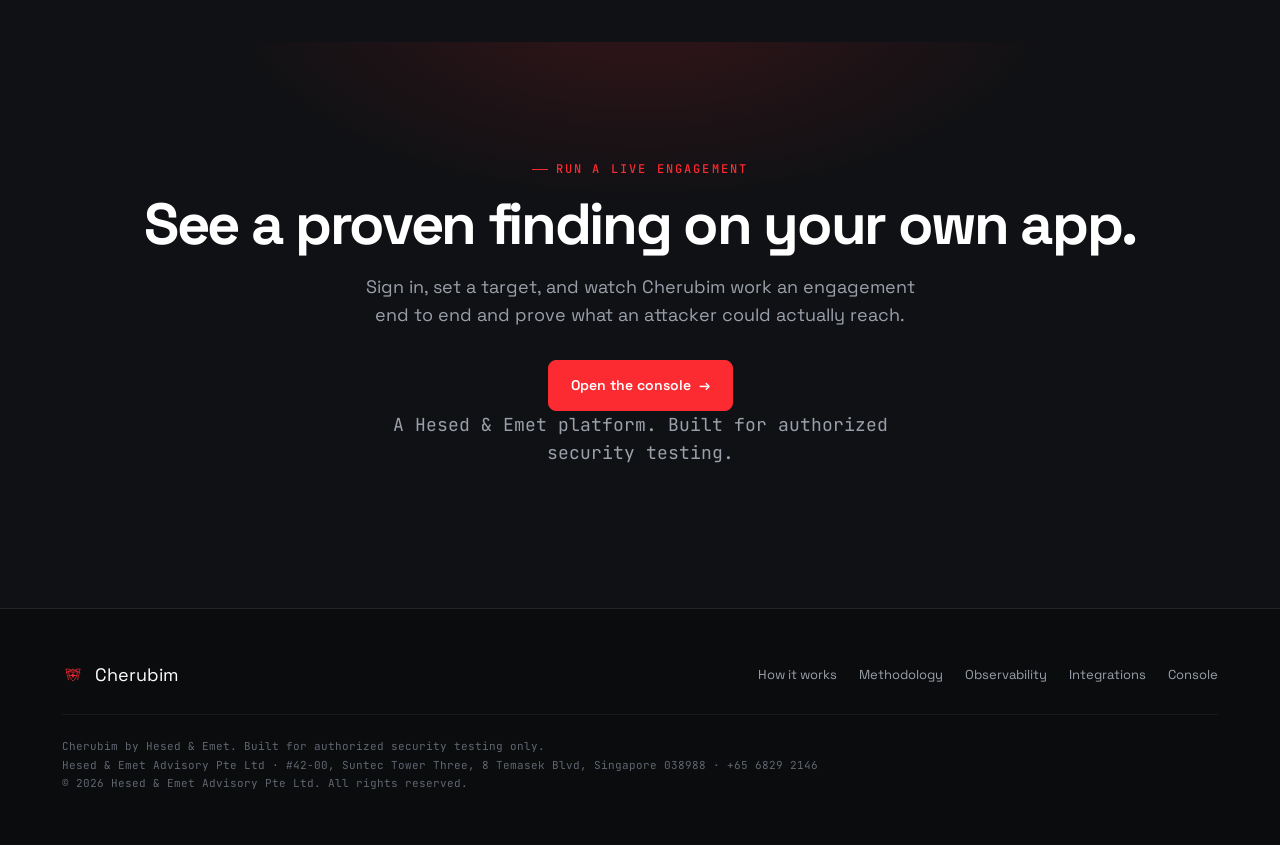
==== commit 94c3f5eb: "Add per-scan actions menu: download report and delete Each row on the Scans page now has a three-dot" ====
--- a/index.html
+++ b/index.html
@@ -26,7 +26,7 @@
 <link rel="preconnect" href="https://fonts.googleapis.com" />
 <link rel="preconnect" href="https://fonts.gstatic.com" crossorigin />
 <link href="https://fonts.googleapis.com/css2?family=Space+Grotesk:wght@400;500;600;700&family=JetBrains+Mono:wght@400;500;600&display=swap" rel="stylesheet" />
-<link rel="stylesheet" href="assets/css/styles.css?v=2" />
+<link rel="stylesheet" href="assets/css/styles.css?v=3" />
 <script type="application/ld+json">
 {
   "@context": "https://schema.org",
@@ -394,6 +394,6 @@
   </div>
 </footer>
 
-<script src="assets/js/main.js?v=2"></script>
+<script src="assets/js/main.js?v=3"></script>
 </body>
 </html>
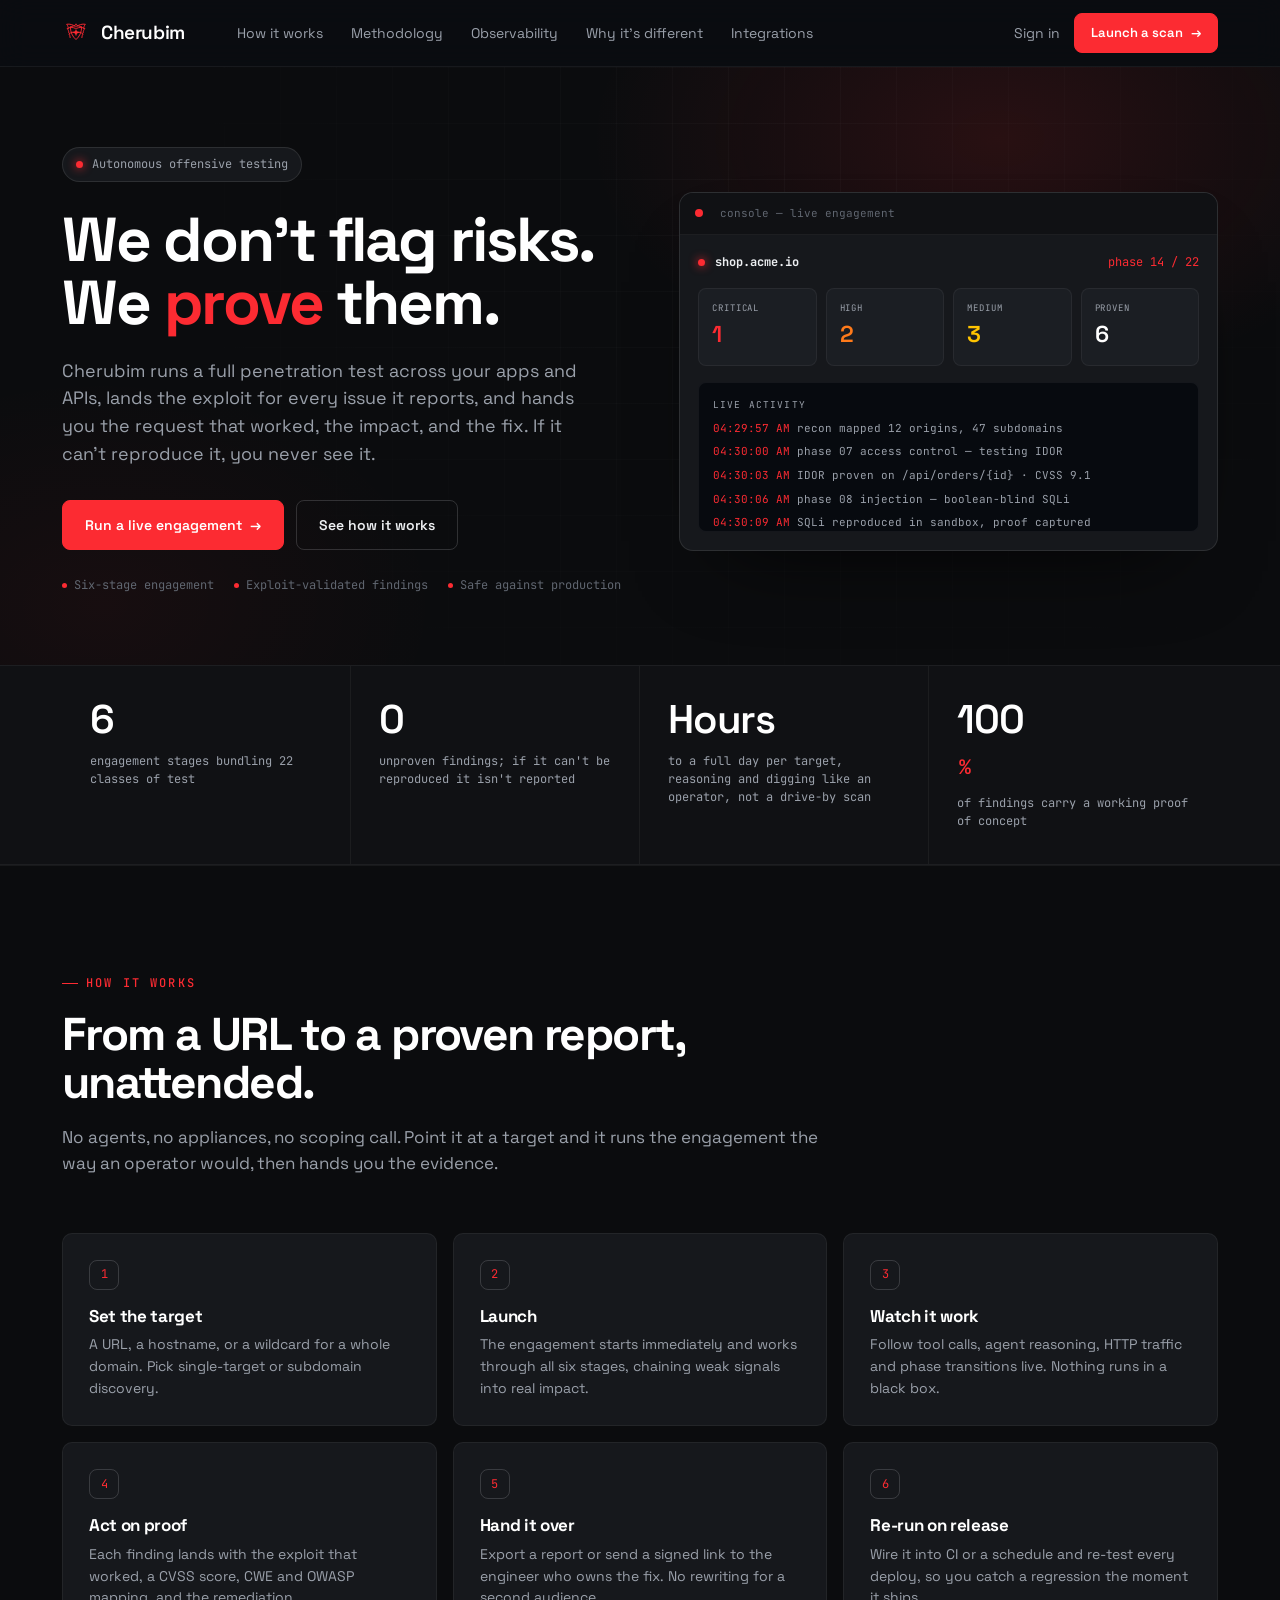
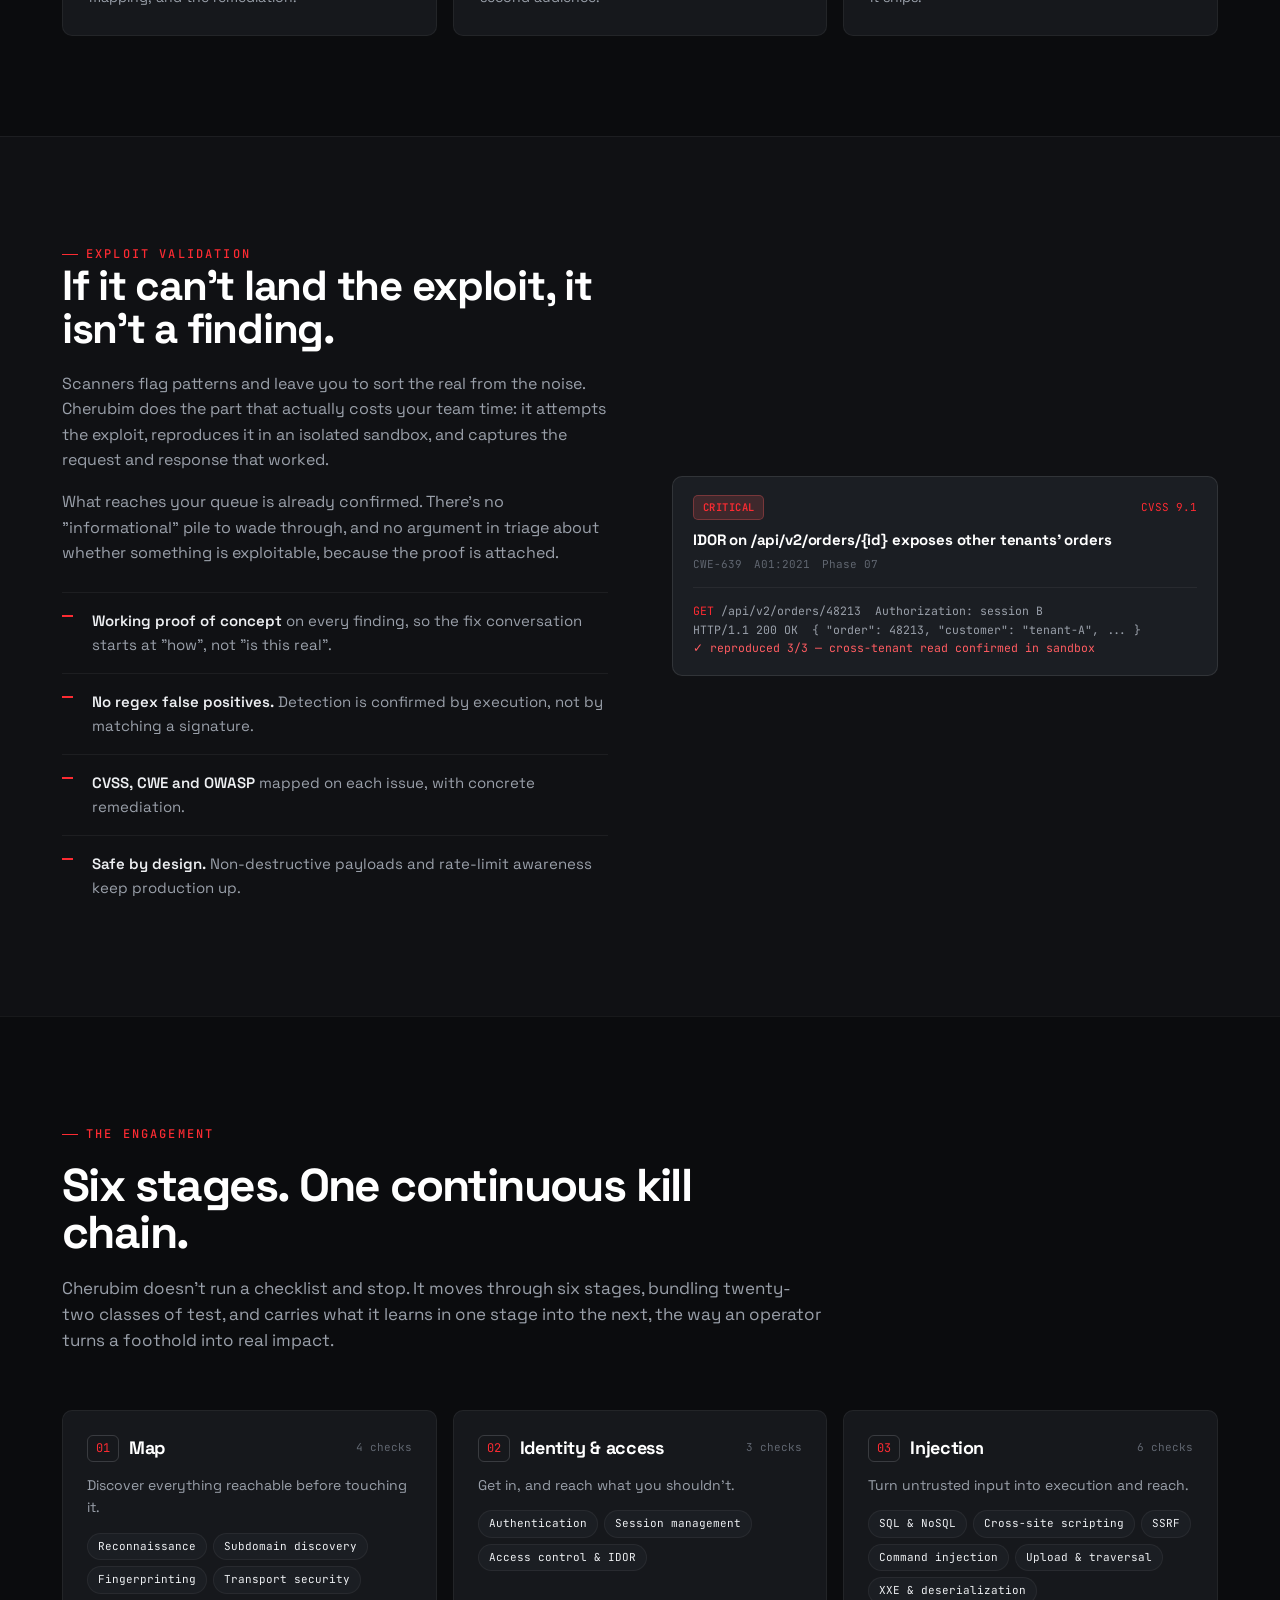
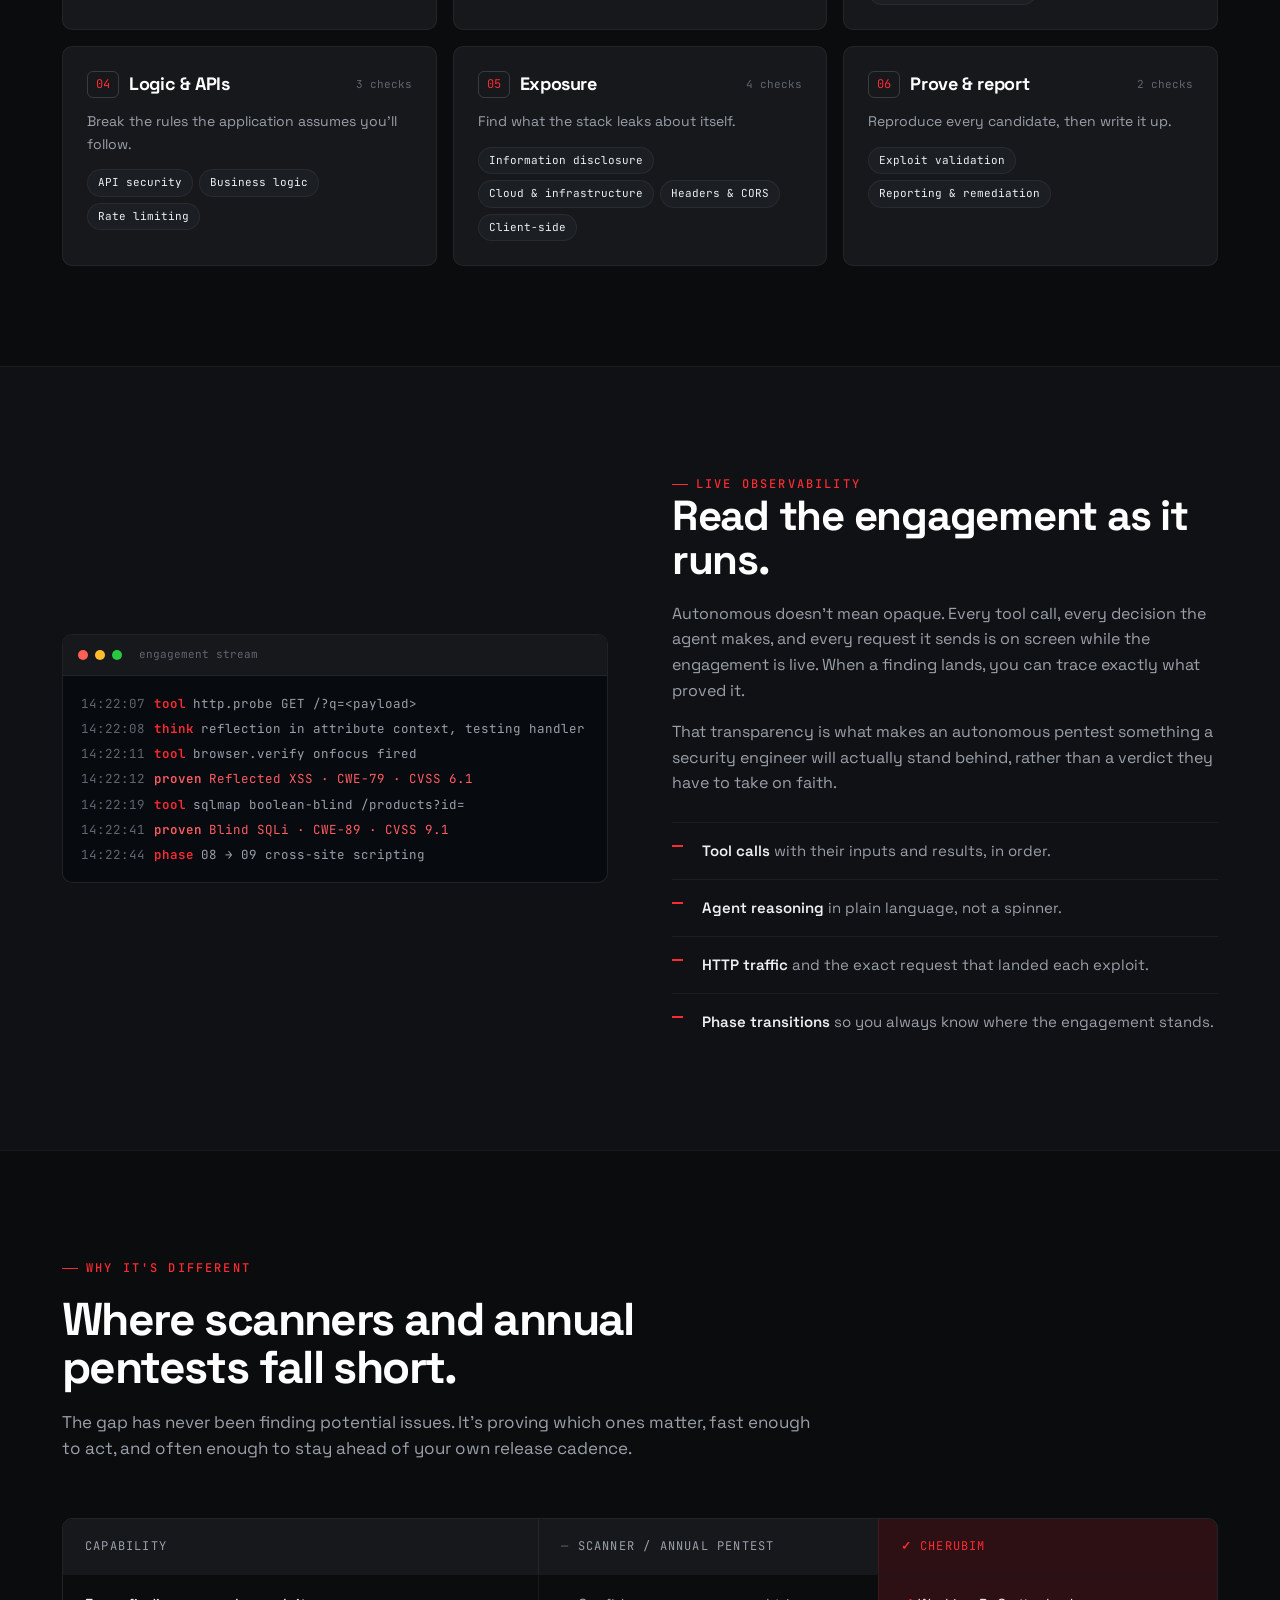
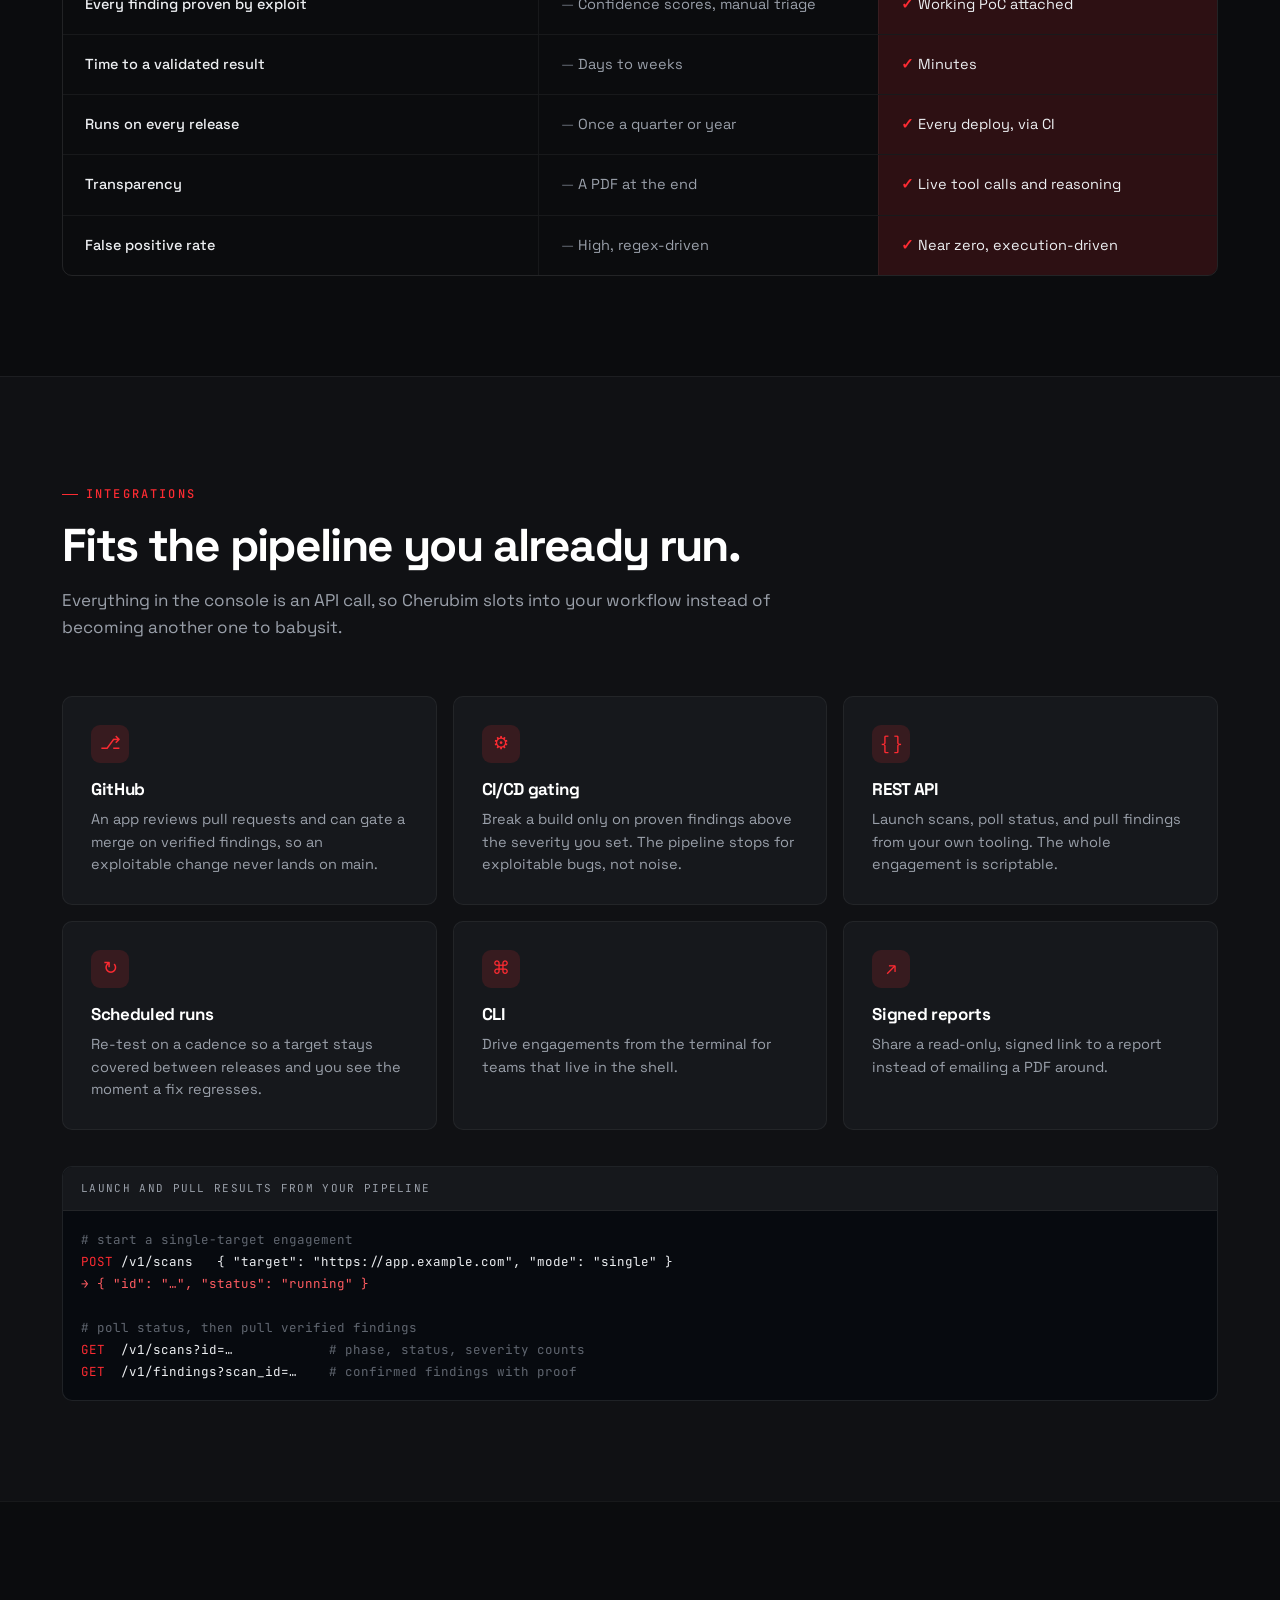
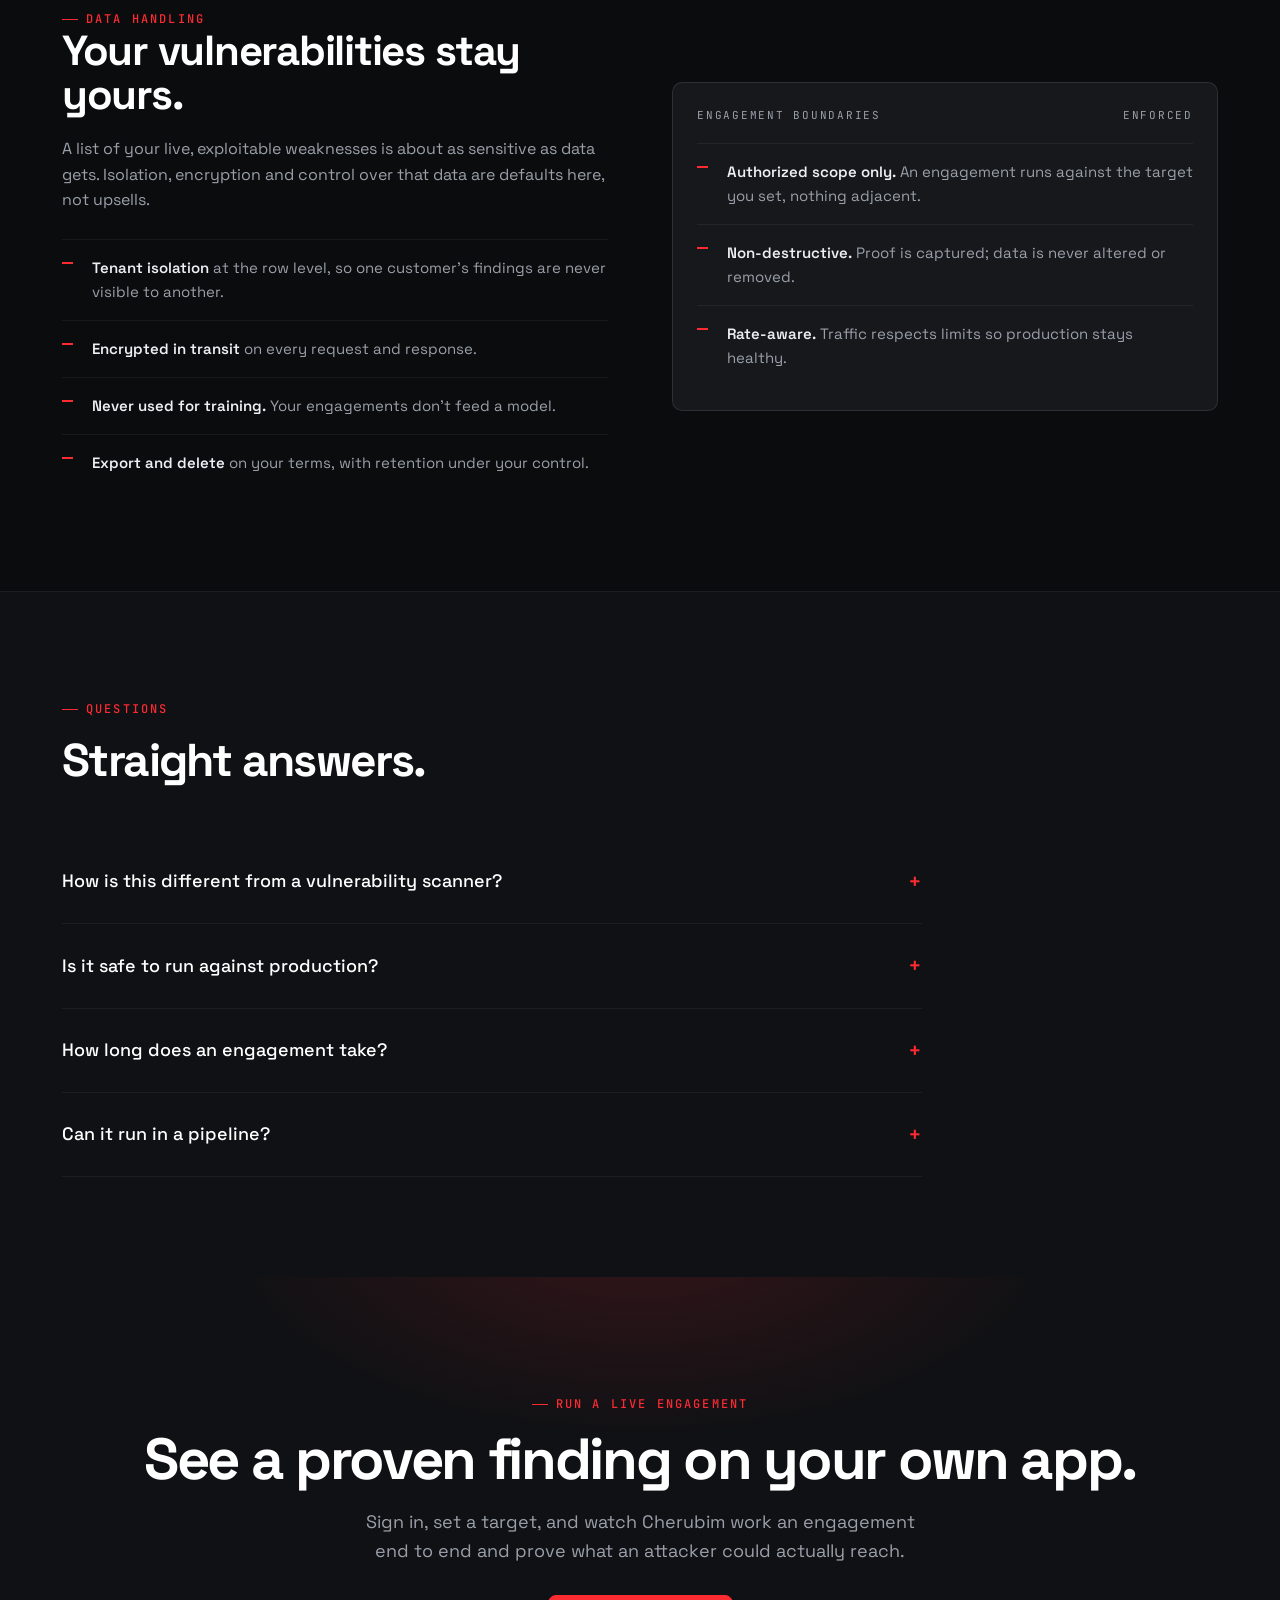
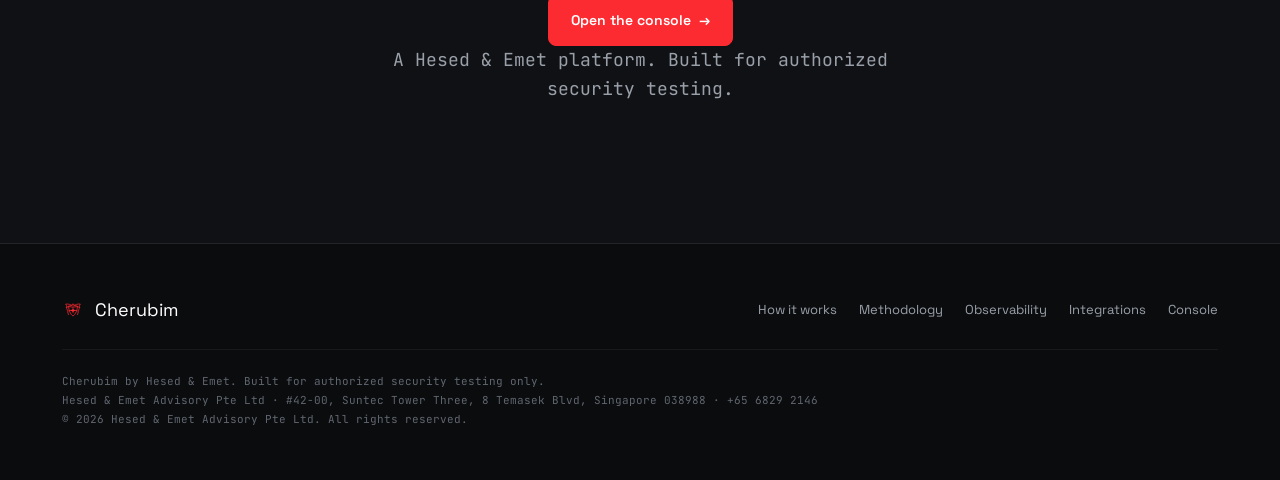
==== commit 3c10dfcc: "Rework marketing to be distinct; bundle 22 checks into 6 stages; recast timing - Replace the flat 22" ====
--- a/index.html
+++ b/index.html
@@ -4,7 +4,7 @@
 <meta charset="UTF-8" />
 <meta name="viewport" content="width=device-width, initial-scale=1" />
 <title>Cherubim — Autonomous Penetration Testing, Proven by Exploit</title>
-<meta name="description" content="Cherubim runs a full penetration test against your web apps and APIs, then proves every finding with a working exploit. 22-phase methodology, live observability, verified findings with CVSS, CWE and remediation. Built for security teams who are done triaging scanner noise." />
+<meta name="description" content="Cherubim runs a full penetration test against your web apps and APIs, then proves every finding with a working exploit. A six-stage engagement, live observability, verified findings with CVSS, CWE and remediation. Built for security teams who are done triaging scanner noise." />
 <meta name="keywords" content="autonomous penetration testing, exploit validation, application security testing, IDOR, SQL injection, SSRF, API security, CI/CD security, continuous security validation" />
 <meta name="author" content="Hesed & Emet Advisory" />
 <meta name="robots" content="index, follow, max-image-preview:large, max-snippet:-1" />
@@ -19,14 +19,14 @@
 <meta property="og:image" content="https://cherubim.hesedemet.asia/assets/img/og.svg" />
 <meta name="twitter:card" content="summary_large_image" />
 <meta name="twitter:title" content="Cherubim — Autonomous Penetration Testing, Proven by Exploit" />
-<meta name="twitter:description" content="Every finding proven by a working exploit. 22-phase methodology, live observability, verified results." />
+<meta name="twitter:description" content="Every finding proven by a working exploit. A six-stage engagement, live observability, verified results." />
 <meta name="twitter:image" content="https://cherubim.hesedemet.asia/assets/img/og.svg" />
 <link rel="icon" href="assets/img/favicon.svg" type="image/svg+xml" />
 <link rel="sitemap" type="application/xml" href="sitemap.xml" />
 <link rel="preconnect" href="https://fonts.googleapis.com" />
 <link rel="preconnect" href="https://fonts.gstatic.com" crossorigin />
 <link href="https://fonts.googleapis.com/css2?family=Space+Grotesk:wght@400;500;600;700&family=JetBrains+Mono:wght@400;500;600&display=swap" rel="stylesheet" />
-<link rel="stylesheet" href="assets/css/styles.css?v=3" />
+<link rel="stylesheet" href="assets/css/styles.css?v=4" />
 <script type="application/ld+json">
 {
   "@context": "https://schema.org",
@@ -45,10 +45,10 @@
       "operatingSystem": "Cloud",
       "url": "https://cherubim.hesedemet.asia/",
       "publisher": { "@id": "https://cherubim.hesedemet.asia/#org" },
-      "description": "Cherubim is an autonomous penetration testing platform. It runs a 22-phase engagement against web applications and APIs, reproduces each vulnerability with a working exploit in an isolated sandbox, and returns verified findings with CVSS, CWE, OWASP mapping and remediation. It streams the engagement live and integrates with CI/CD and GitHub.",
+      "description": "Cherubim is an autonomous penetration testing platform. It runs a six-stage engagement (twenty-two classes of test) against web applications and APIs, reproduces each vulnerability with a working exploit in an isolated sandbox, and returns verified findings with CVSS, CWE, OWASP mapping and remediation. It streams the engagement live and integrates with CI/CD and GitHub.",
       "featureList": [
         "Exploit-validated findings, no unproven results",
-        "22-phase testing methodology",
+        "Six-stage engagement, twenty-two classes of test",
         "Live engagement observability",
         "CI/CD and GitHub severity gating",
         "REST API and branded reporting"
@@ -59,7 +59,7 @@
       "mainEntity": [
         { "@type": "Question", "name": "How is this different from a vulnerability scanner?", "acceptedAnswer": { "@type": "Answer", "text": "A scanner flags patterns and hands you a list to triage. Cherubim attempts the exploit and only reports what it can reproduce, with the request and response that proved it. If it cannot land the exploit, it does not become a finding." } },
         { "@type": "Question", "name": "Is it safe to run against production?", "acceptedAnswer": { "@type": "Answer", "text": "Yes. It uses non-destructive payloads and respects rate limits, so it is designed to run against live systems without causing an outage or corrupting data." } },
-        { "@type": "Question", "name": "How long does an engagement take?", "acceptedAnswer": { "@type": "Answer", "text": "A single target typically completes in 10 to 30 minutes across all 22 phases. Wildcard mode enumerates and tests subdomains, so it runs longer depending on the attack surface it discovers." } },
+        { "@type": "Question", "name": "How long does an engagement take?", "acceptedAnswer": { "@type": "Answer", "text": "It depends on the target. Cherubim is not a fixed-length scan. It reasons, adapts and keeps probing like a human pentester, so a small application can finish in under an hour while a large or interesting attack surface can take several hours up to a full day as it pursues what it finds. It stops when it has exhausted the paths worth trying, not on a timer." } },
         { "@type": "Question", "name": "Can it run in a pipeline?", "acceptedAnswer": { "@type": "Answer", "text": "Yes. A REST API, a GitHub app and CI/CD hooks let you gate a merge or a release on verified findings above a severity threshold you set, so the build only breaks on exploitable issues." } }
       ]
     }
@@ -107,14 +107,14 @@
   <div class="wrap hero-inner">
     <div class="hero-copy">
       <span class="hero-badge"><span class="dot"></span> Autonomous offensive testing</span>
-      <h1>Stop triaging maybes.<br>Ship fixes for what's <em>exploitable</em>.</h1>
-      <p class="lede">Cherubim runs a full penetration test against your web apps and APIs, then proves every finding by landing the exploit in a sandbox. You get the request that worked, a CVSS score, and the fix. Nothing you have to reproduce yourself.</p>
+      <h1>We don't flag risks.<br>We <em>prove</em> them.</h1>
+      <p class="lede">Cherubim runs a full penetration test across your apps and APIs, lands the exploit for every issue it reports, and hands you the request that worked, the impact, and the fix. If it can't reproduce it, you never see it.</p>
       <div class="hero-cta">
         <a class="btn" href="console/index.html">Run a live engagement <span class="arw">→</span></a>
         <a class="btn btn-ghost" href="#how">See how it works</a>
       </div>
       <div class="hero-sub">
-        <span>22-phase methodology</span>
+        <span>Six-stage engagement</span>
         <span>Exploit-validated findings</span>
         <span>Safe against production</span>
       </div>
@@ -139,9 +139,9 @@
 
 <section class="statband">
   <div class="wrap statband-inner">
-    <div class="stat-c"><b data-count>22</b><span>phases per engagement, recon through reporting</span></div>
+    <div class="stat-c"><b data-count>6</b><span>engagement stages bundling 22 classes of test</span></div>
     <div class="stat-c"><b data-count>0</b><span>unproven findings; if it can't be reproduced it isn't reported</span></div>
-    <div class="stat-c"><b>10&ndash;30<span class="u">min</span></b><span>typical single-target engagement</span></div>
+    <div class="stat-c"><b>Hours</b><span>to a full day per target, reasoning and digging like an operator, not a drive-by scan</span></div>
     <div class="stat-c"><b>100<span class="u">%</span></b><span>of findings carry a working proof of concept</span></div>
   </div>
 </section>
@@ -155,7 +155,7 @@
     </div>
     <div class="steps">
       <div class="step reveal"><span class="n">1</span><h3>Set the target</h3><p>A URL, a hostname, or a wildcard for a whole domain. Pick single-target or subdomain discovery.</p></div>
-      <div class="step reveal"><span class="n">2</span><h3>Launch</h3><p>The engagement starts immediately and works through all 22 phases, chaining weak signals into real impact.</p></div>
+      <div class="step reveal"><span class="n">2</span><h3>Launch</h3><p>The engagement starts immediately and works through all six stages, chaining weak signals into real impact.</p></div>
       <div class="step reveal"><span class="n">3</span><h3>Watch it work</h3><p>Follow tool calls, agent reasoning, HTTP traffic and phase transitions live. Nothing runs in a black box.</p></div>
       <div class="step reveal"><span class="n">4</span><h3>Act on proof</h3><p>Each finding lands with the exploit that worked, a CVSS score, CWE and OWASP mapping, and the remediation.</p></div>
       <div class="step reveal"><span class="n">5</span><h3>Hand it over</h3><p>Export a report or send a signed link to the engineer who owns the fix. No rewriting for a second audience.</p></div>
@@ -194,33 +194,41 @@
 <section class="section" id="method">
   <div class="wrap">
     <div class="sec-head">
-      <span class="eyebrow">Methodology</span>
-      <h2>Twenty-two phases, run end to end.</h2>
-      <p class="sec-sub">A real pentest is not a single scan. Cherubim works the application, its APIs and the infrastructure behind it, chaining findings across phases the way an operator pivots from a foothold to impact.</p>
-    </div>
-    <div class="matrix">
-      <div class="mx"><span class="n mono">01</span><b>Reconnaissance</b><em>Scope intake and surface mapping</em></div>
-      <div class="mx"><span class="n mono">02</span><b>Subdomain discovery</b><em>Asset and origin enumeration</em></div>
-      <div class="mx"><span class="n mono">03</span><b>Fingerprinting</b><em>Stack, framework and version</em></div>
-      <div class="mx"><span class="n mono">04</span><b>Transport security</b><em>TLS and channel hardening</em></div>
-      <div class="mx"><span class="n mono">05</span><b>Authentication</b><em>Login, reset, credential flows</em></div>
-      <div class="mx"><span class="n mono">06</span><b>Session management</b><em>Tokens, cookies, fixation</em></div>
-      <div class="mx"><span class="n mono">07</span><b>Access control</b><em>IDOR and authorization</em></div>
-      <div class="mx"><span class="n mono">08</span><b>Injection</b><em>SQL and NoSQL classes</em></div>
-      <div class="mx"><span class="n mono">09</span><b>Cross-site scripting</b><em>Reflected, stored, DOM</em></div>
-      <div class="mx"><span class="n mono">10</span><b>SSRF</b><em>Reach to internal services</em></div>
-      <div class="mx"><span class="n mono">11</span><b>Command injection</b><em>Code and OS execution</em></div>
-      <div class="mx"><span class="n mono">12</span><b>Upload &amp; traversal</b><em>File abuse, path traversal</em></div>
-      <div class="mx"><span class="n mono">13</span><b>XXE &amp; deserialization</b><em>Parser and object injection</em></div>
-      <div class="mx"><span class="n mono">14</span><b>API security</b><em>REST and GraphQL surfaces</em></div>
-      <div class="mx"><span class="n mono">15</span><b>Business logic</b><em>Workflow and state abuse</em></div>
-      <div class="mx"><span class="n mono">16</span><b>Rate limiting</b><em>Abuse resistance checks</em></div>
-      <div class="mx"><span class="n mono">17</span><b>Info disclosure</b><em>Secrets, keys, leakage</em></div>
-      <div class="mx"><span class="n mono">18</span><b>Cloud &amp; infra</b><em>Metadata, storage, config</em></div>
-      <div class="mx"><span class="n mono">19</span><b>Headers &amp; CORS</b><em>Policy and cross-origin</em></div>
-      <div class="mx"><span class="n mono">20</span><b>Client-side</b><em>DOM sinks, front-end</em></div>
-      <div class="mx"><span class="n mono">21</span><b>Exploit validation</b><em>Sandbox reproduction</em></div>
-      <div class="mx"><span class="n mono">22</span><b>Reporting</b><em>Severity and remediation</em></div>
+      <span class="eyebrow">The engagement</span>
+      <h2>Six stages. One continuous kill chain.</h2>
+      <p class="sec-sub">Cherubim doesn't run a checklist and stop. It moves through six stages, bundling twenty-two classes of test, and carries what it learns in one stage into the next, the way an operator turns a foothold into real impact.</p>
+    </div>
+    <div class="stages">
+      <article class="stage reveal">
+        <div class="stage-h"><span class="stage-n mono">01</span><h3>Map</h3><span class="stage-c mono">4 checks</span></div>
+        <p>Discover everything reachable before touching it.</p>
+        <div class="stage-tags"><span>Reconnaissance</span><span>Subdomain discovery</span><span>Fingerprinting</span><span>Transport security</span></div>
+      </article>
+      <article class="stage reveal">
+        <div class="stage-h"><span class="stage-n mono">02</span><h3>Identity &amp; access</h3><span class="stage-c mono">3 checks</span></div>
+        <p>Get in, and reach what you shouldn't.</p>
+        <div class="stage-tags"><span>Authentication</span><span>Session management</span><span>Access control &amp; IDOR</span></div>
+      </article>
+      <article class="stage reveal">
+        <div class="stage-h"><span class="stage-n mono">03</span><h3>Injection</h3><span class="stage-c mono">6 checks</span></div>
+        <p>Turn untrusted input into execution and reach.</p>
+        <div class="stage-tags"><span>SQL &amp; NoSQL</span><span>Cross-site scripting</span><span>SSRF</span><span>Command injection</span><span>Upload &amp; traversal</span><span>XXE &amp; deserialization</span></div>
+      </article>
+      <article class="stage reveal">
+        <div class="stage-h"><span class="stage-n mono">04</span><h3>Logic &amp; APIs</h3><span class="stage-c mono">3 checks</span></div>
+        <p>Break the rules the application assumes you'll follow.</p>
+        <div class="stage-tags"><span>API security</span><span>Business logic</span><span>Rate limiting</span></div>
+      </article>
+      <article class="stage reveal">
+        <div class="stage-h"><span class="stage-n mono">05</span><h3>Exposure</h3><span class="stage-c mono">4 checks</span></div>
+        <p>Find what the stack leaks about itself.</p>
+        <div class="stage-tags"><span>Information disclosure</span><span>Cloud &amp; infrastructure</span><span>Headers &amp; CORS</span><span>Client-side</span></div>
+      </article>
+      <article class="stage reveal">
+        <div class="stage-h"><span class="stage-n mono">06</span><h3>Prove &amp; report</h3><span class="stage-c mono">2 checks</span></div>
+        <p>Reproduce every candidate, then write it up.</p>
+        <div class="stage-tags"><span>Exploit validation</span><span>Reporting &amp; remediation</span></div>
+      </article>
     </div>
   </div>
 </section>
@@ -345,7 +353,7 @@
       </details>
       <details>
         <summary>How long does an engagement take?</summary>
-        <p>A single target usually completes in 10 to 30 minutes across all 22 phases. Wildcard mode enumerates and tests subdomains, so it runs longer depending on the surface it finds.</p>
+        <p>It depends on the target, and that's the point. Cherubim isn't a fixed-length scan. It reasons, adapts, and keeps probing the way a human pentester would, chasing whatever it finds. A small app might wrap in under an hour, while a large or interesting attack surface can run for several hours up to a full day as it digs deeper. It stops when it has exhausted the paths worth trying, not when a timer runs out.</p>
       </details>
       <details>
         <summary>Can it run in a pipeline?</summary>
@@ -394,6 +402,6 @@
   </div>
 </footer>
 
-<script src="assets/js/main.js?v=3"></script>
+<script src="assets/js/main.js?v=4"></script>
 </body>
 </html>
--- a/assets/css/styles.css
+++ b/assets/css/styles.css
@@ -283,3 +283,17 @@
   .stat-c{border-right:0}
   .mock-metrics{grid-template-columns:repeat(2,1fr)}
 }
+
+/* Engagement stages (bundled methodology) */
+.stages{display:grid;grid-template-columns:repeat(3,1fr);gap:16px}
+.stage{background:var(--panel);border:1px solid var(--line-soft);border-radius:var(--r);padding:24px;transition:border-color .2s,transform .2s}
+.stage:hover{border-color:var(--line-2);transform:translateY(-2px)}
+.stage-h{display:flex;align-items:center;gap:10px;margin-bottom:12px}
+.stage-n{font-size:12px;color:var(--accent);border:1px solid var(--line-2);border-radius:6px;padding:3px 8px}
+.stage-h h3{font-size:18px;margin:0}
+.stage-c{margin-left:auto;font-size:11px;color:var(--faint)}
+.stage p{color:var(--muted);font-size:14px;margin-bottom:14px}
+.stage-tags{display:flex;flex-wrap:wrap;gap:6px}
+.stage-tags span{font-family:var(--mono);font-size:11px;color:var(--text);background:var(--panel-2);border:1px solid var(--line-soft);border-radius:20px;padding:4px 10px}
+@media(max-width:1000px){.stages{grid-template-columns:repeat(2,1fr)}}
+@media(max-width:560px){.stages{grid-template-columns:1fr}}
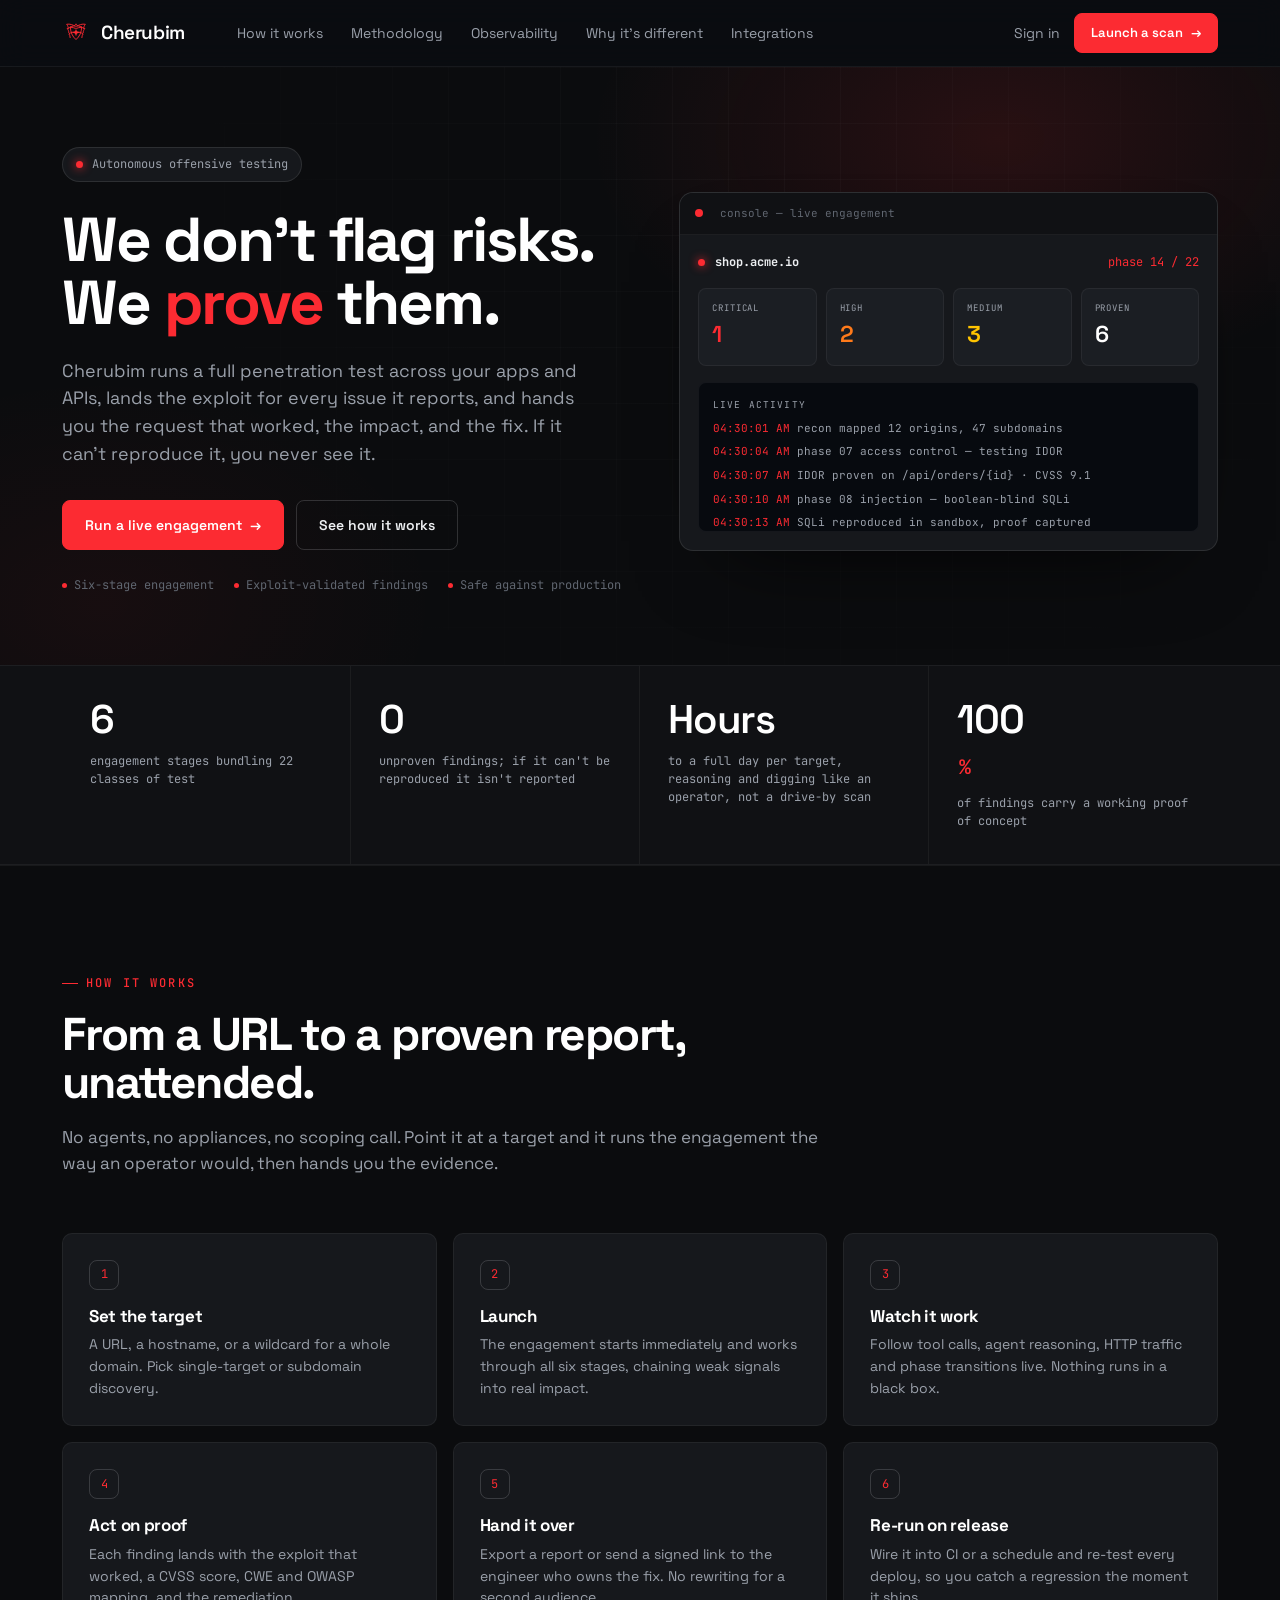
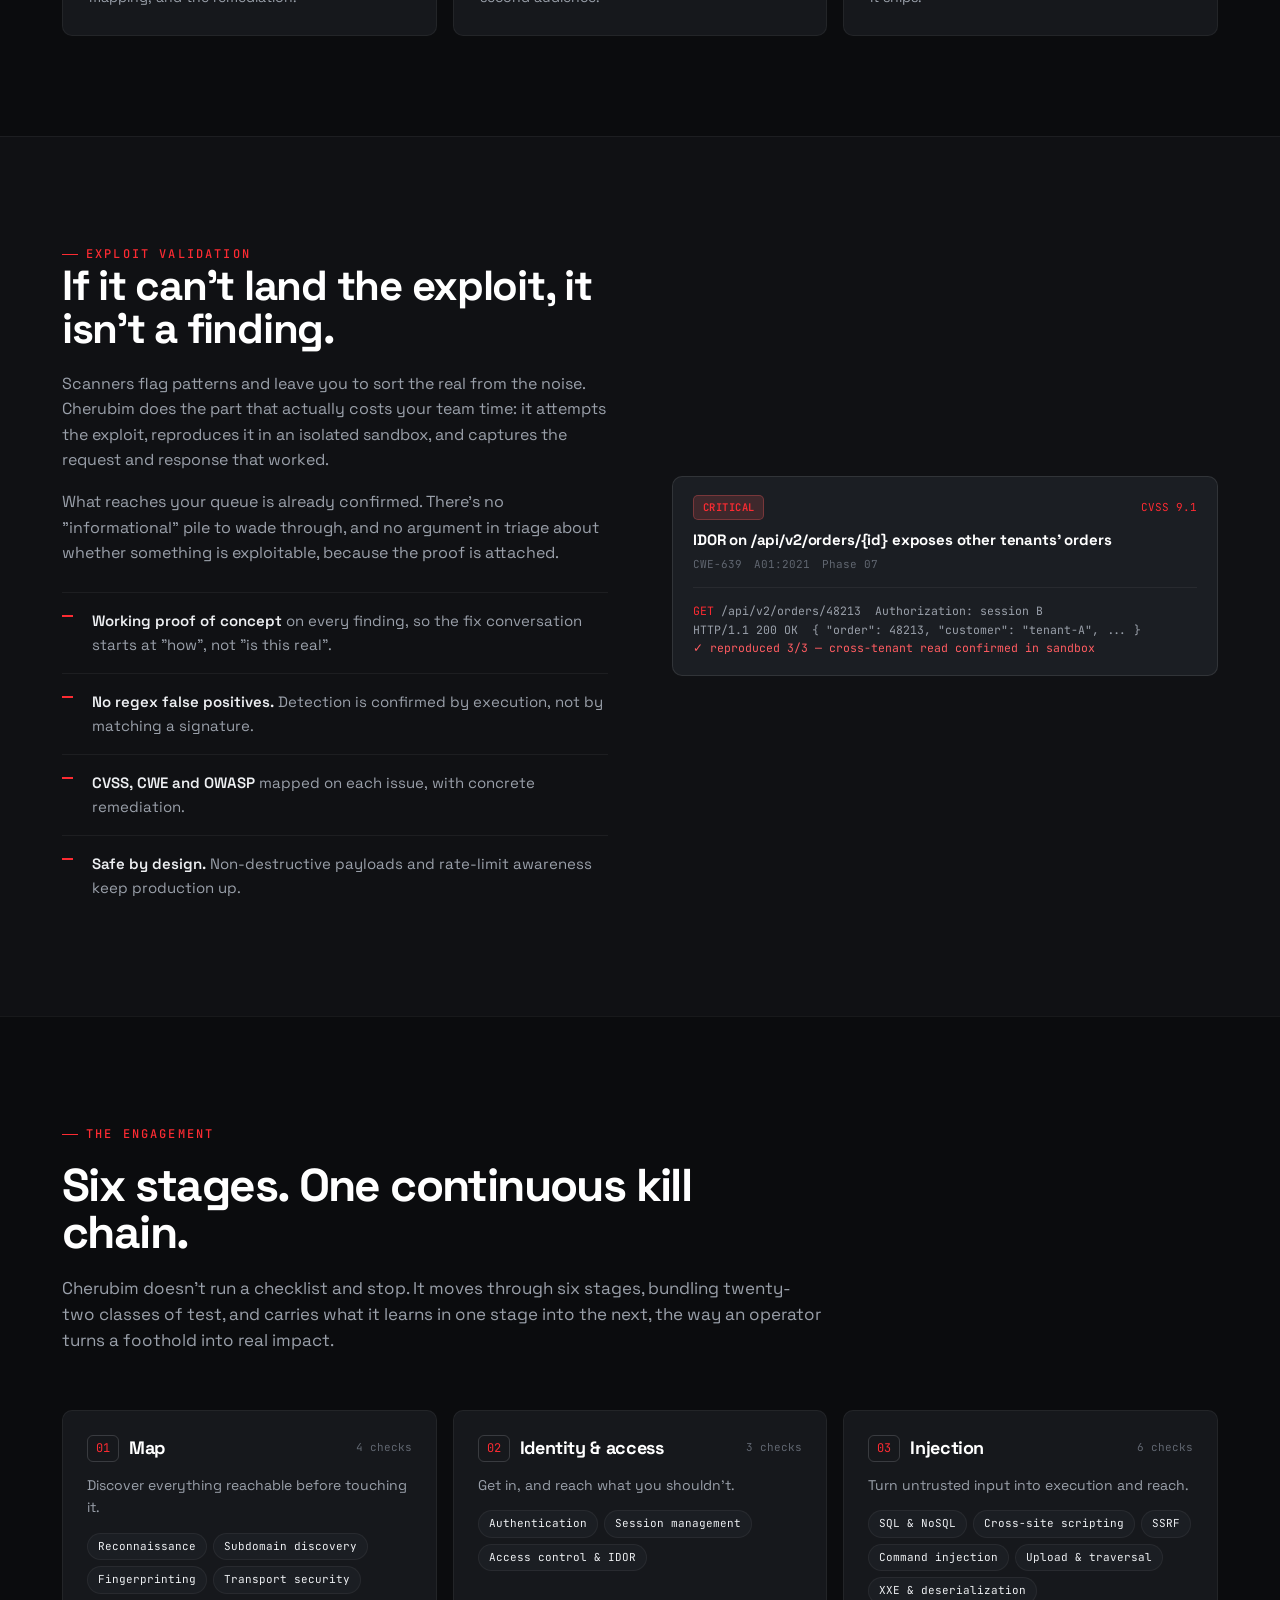
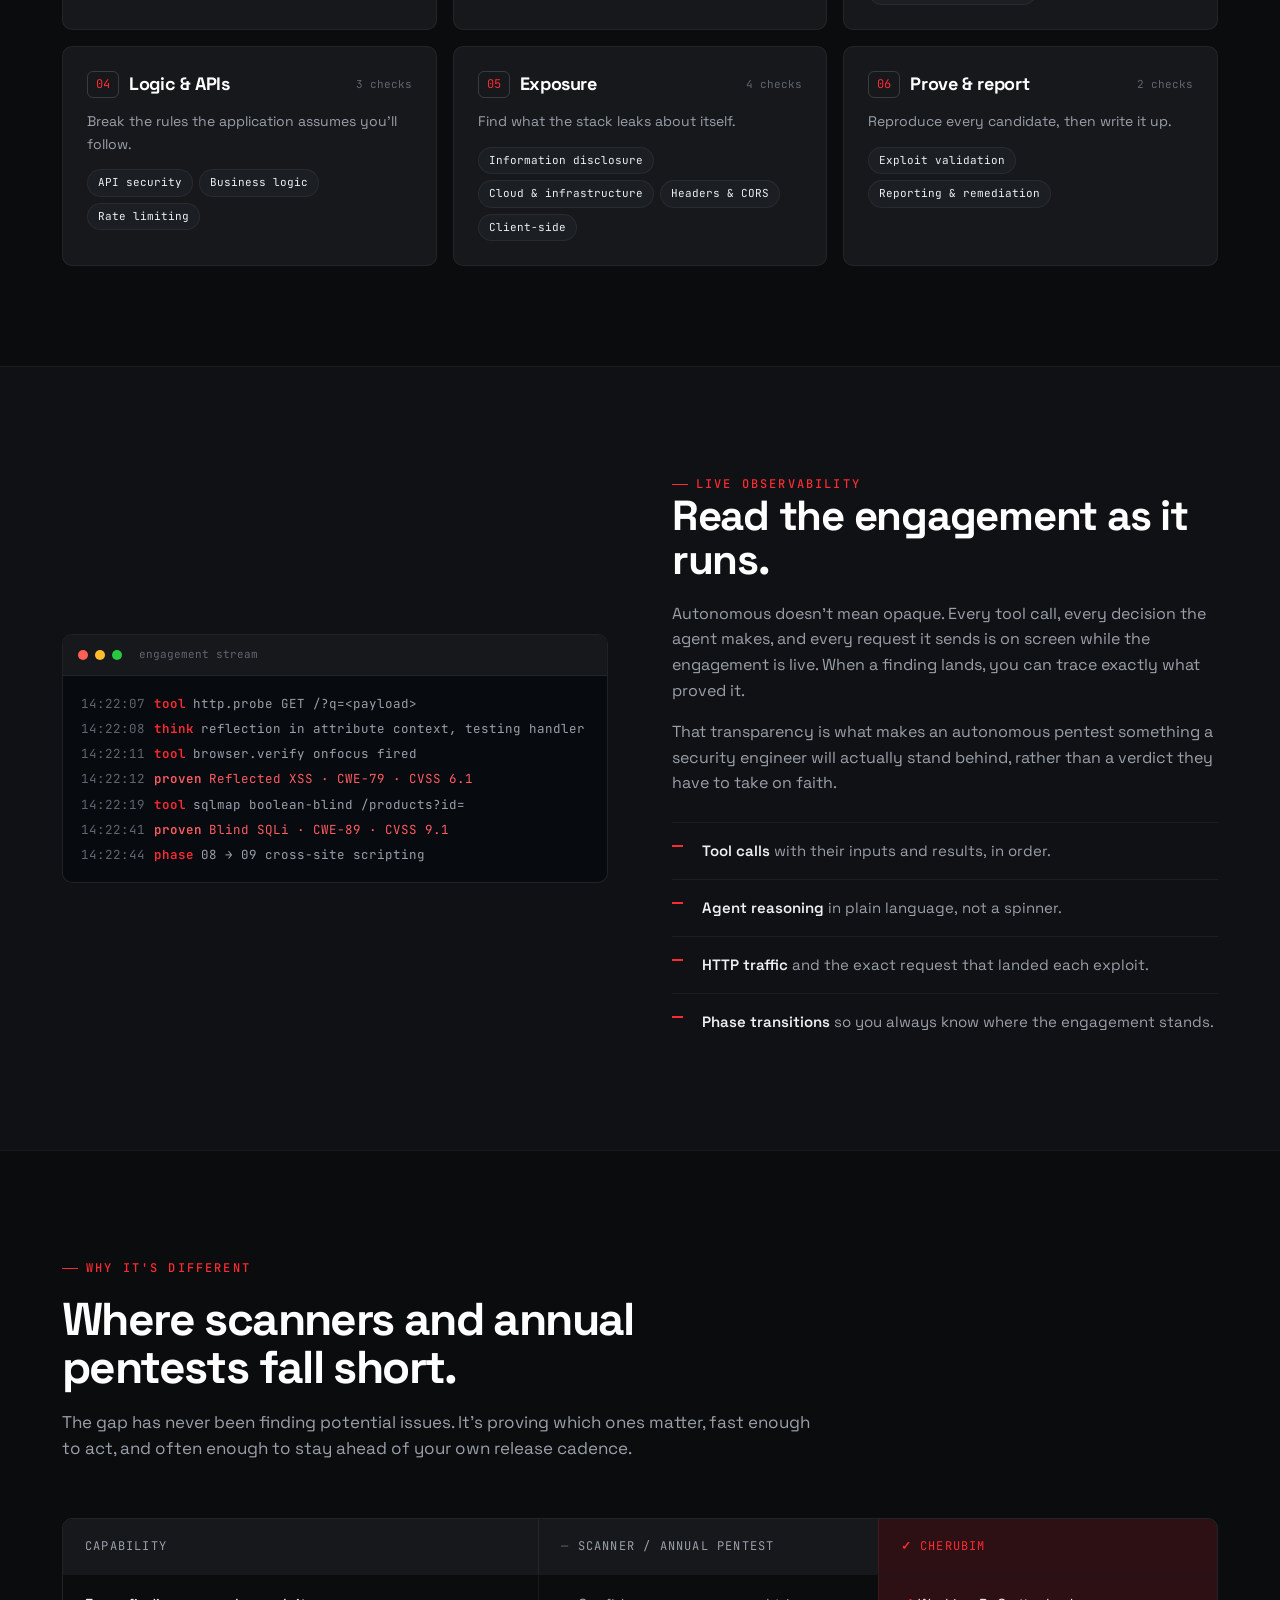
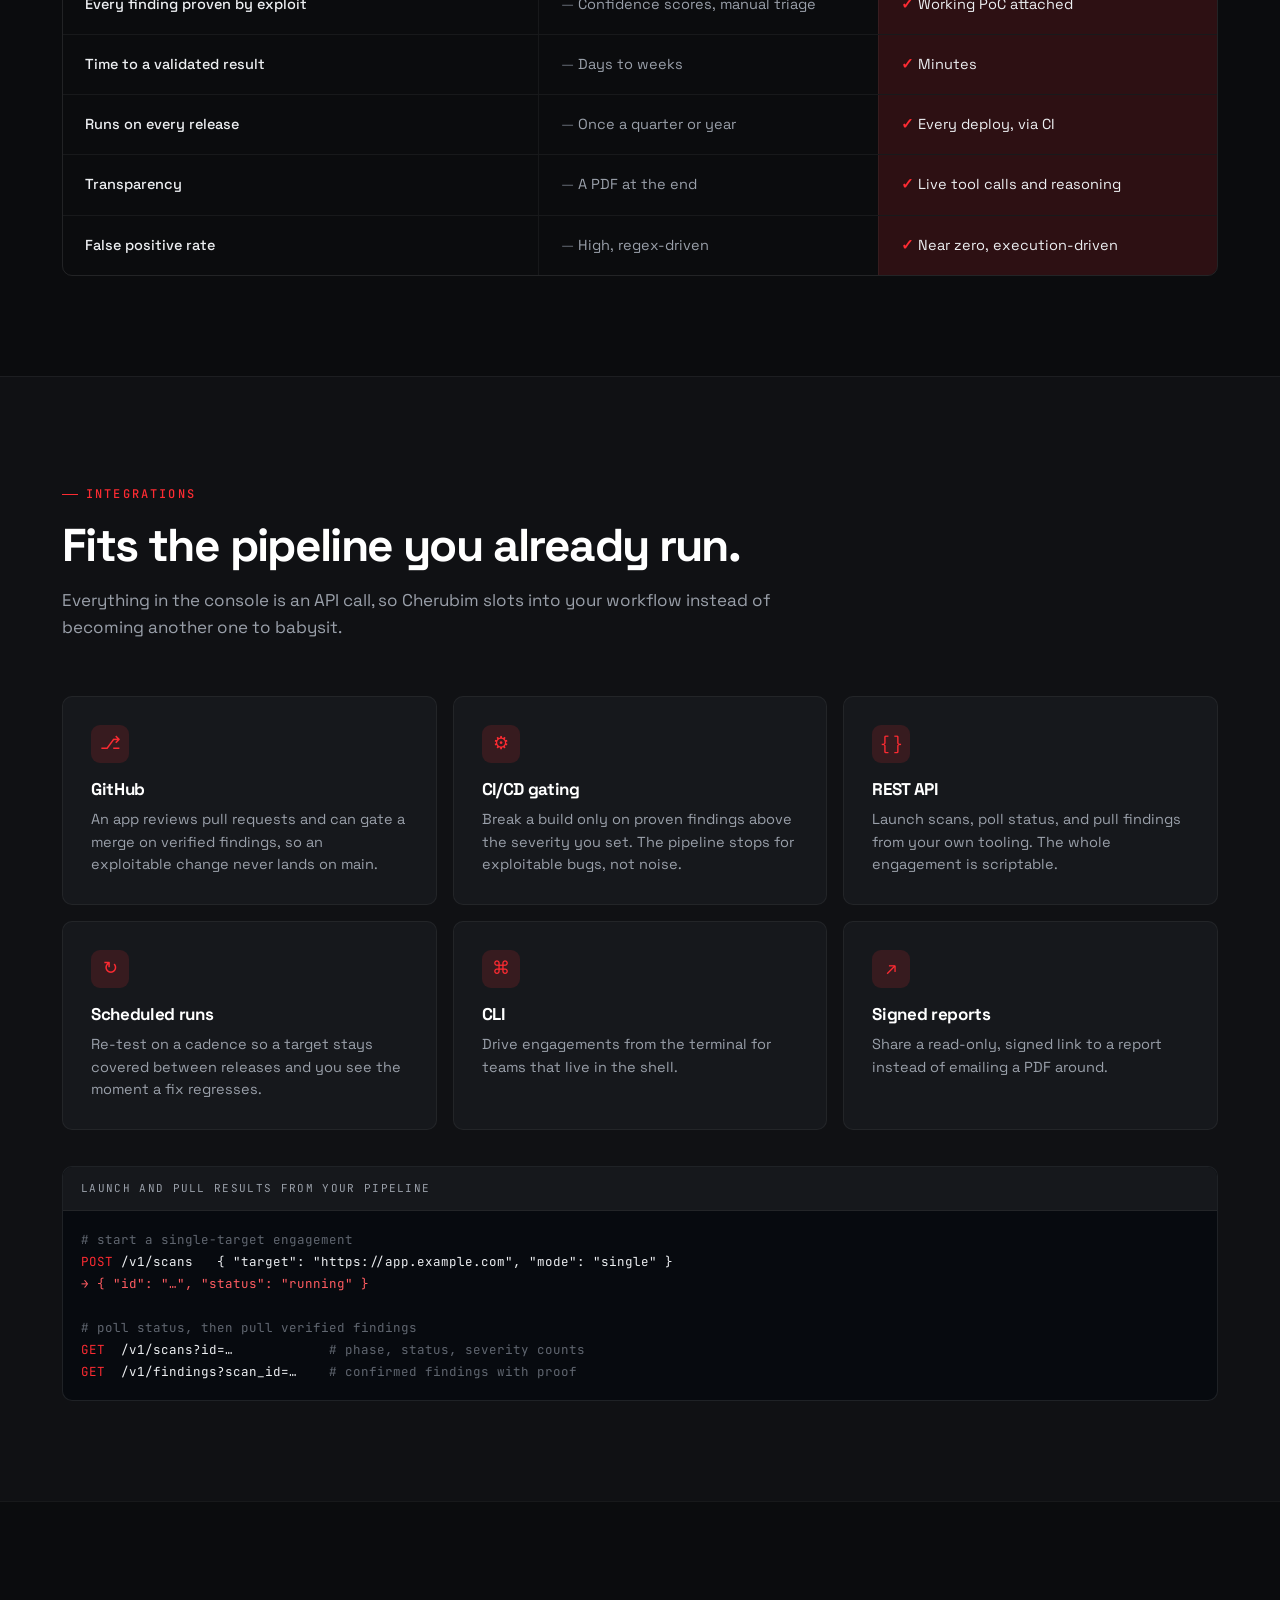
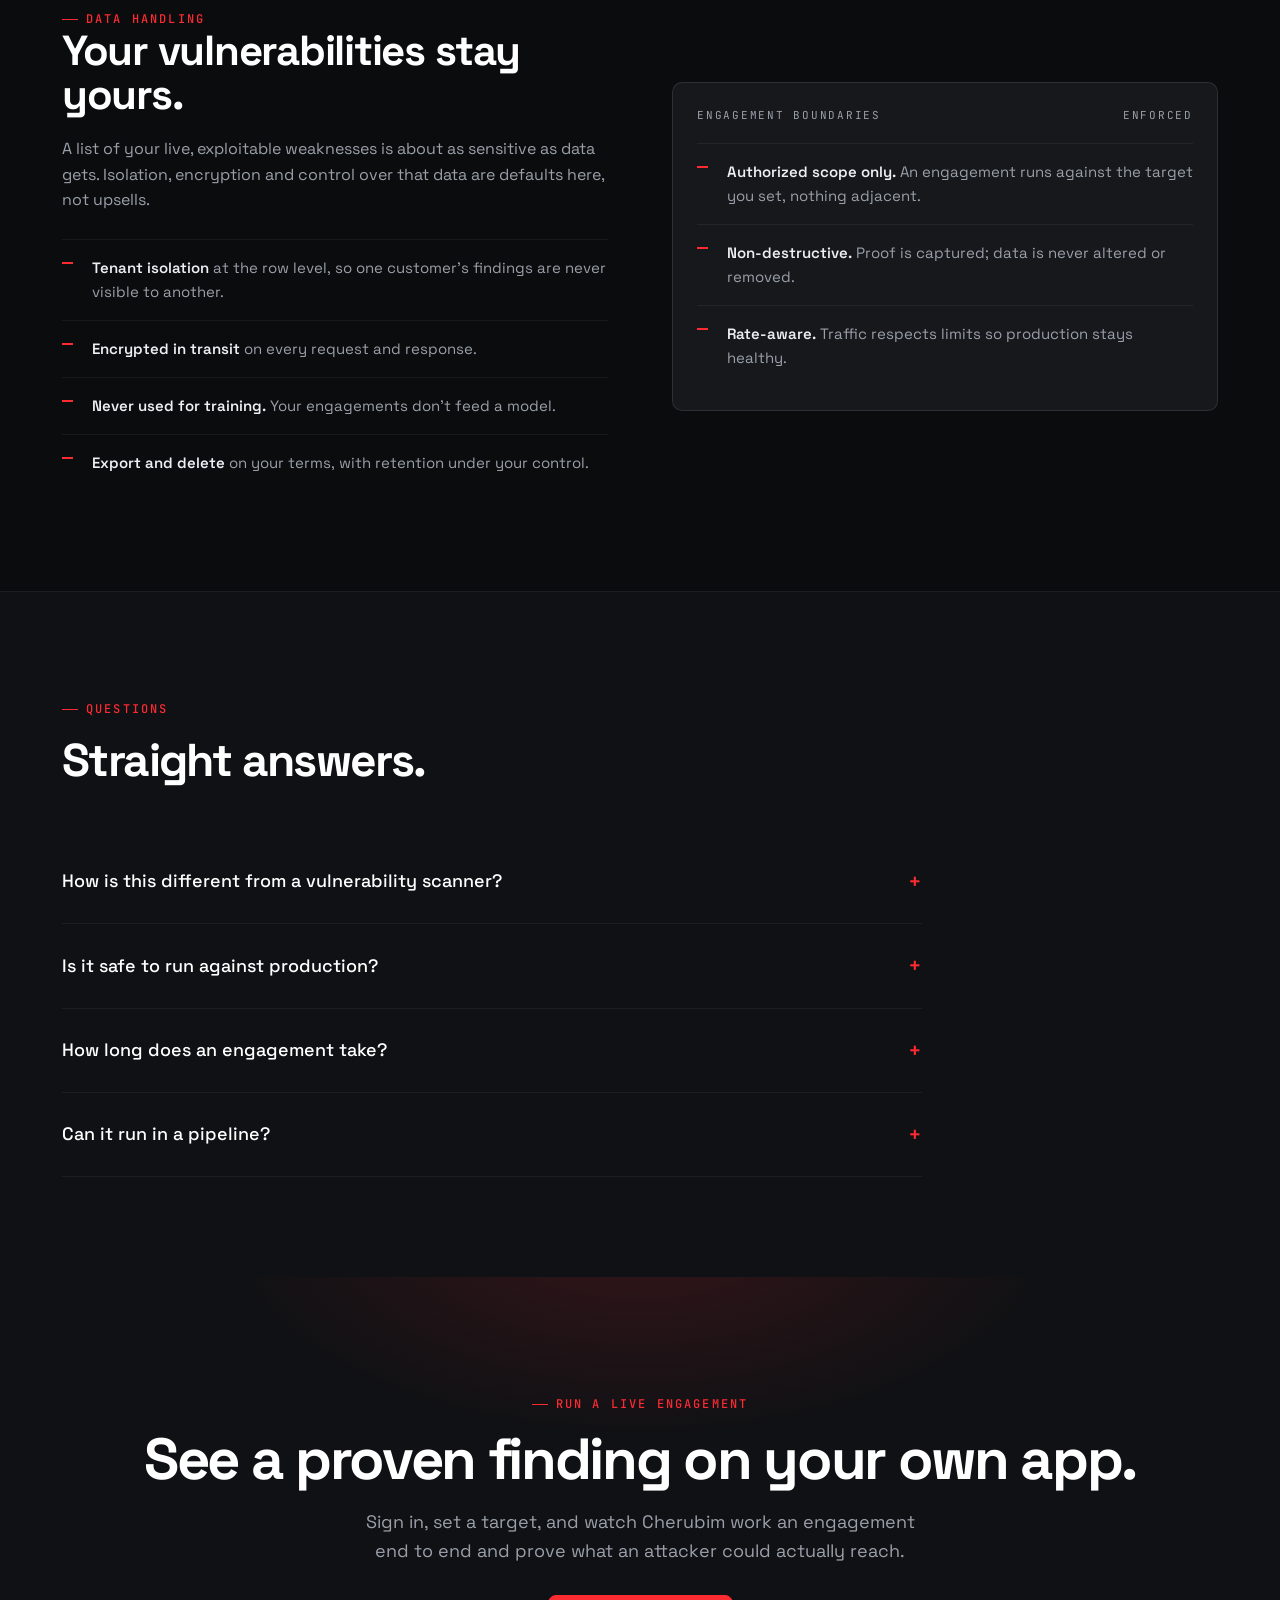
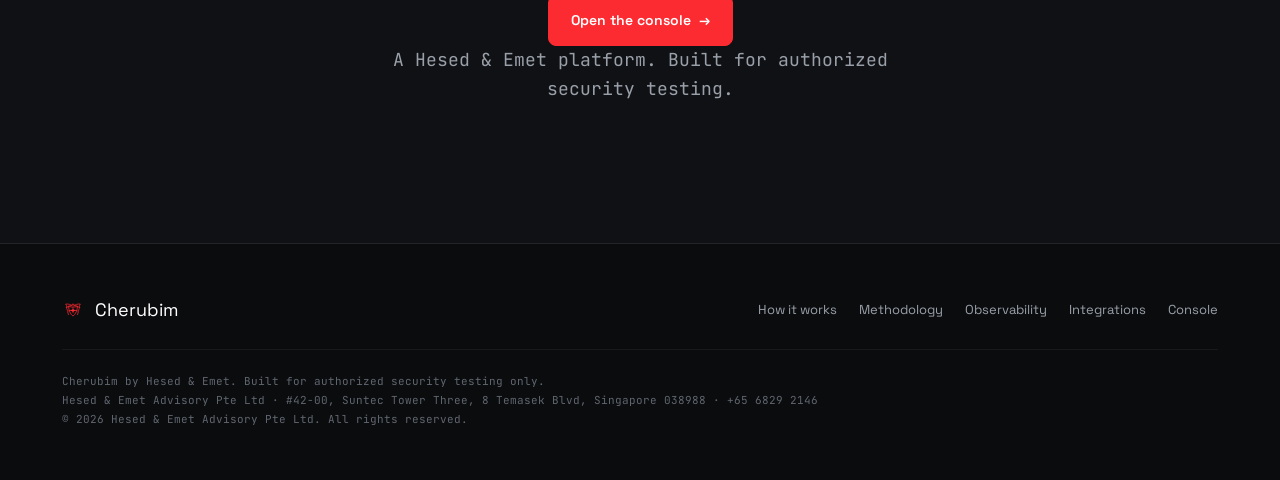
==== commit 48dee739: "Let live activity lines wrap so long entries are fully readable The live feed truncated each entry t" ====
--- a/index.html
+++ b/index.html
@@ -26,7 +26,7 @@
 <link rel="preconnect" href="https://fonts.googleapis.com" />
 <link rel="preconnect" href="https://fonts.gstatic.com" crossorigin />
 <link href="https://fonts.googleapis.com/css2?family=Space+Grotesk:wght@400;500;600;700&family=JetBrains+Mono:wght@400;500;600&display=swap" rel="stylesheet" />
-<link rel="stylesheet" href="assets/css/styles.css?v=4" />
+<link rel="stylesheet" href="assets/css/styles.css?v=5" />
 <script type="application/ld+json">
 {
   "@context": "https://schema.org",
@@ -402,6 +402,6 @@
   </div>
 </footer>
 
-<script src="assets/js/main.js?v=4"></script>
+<script src="assets/js/main.js?v=5"></script>
 </body>
 </html>
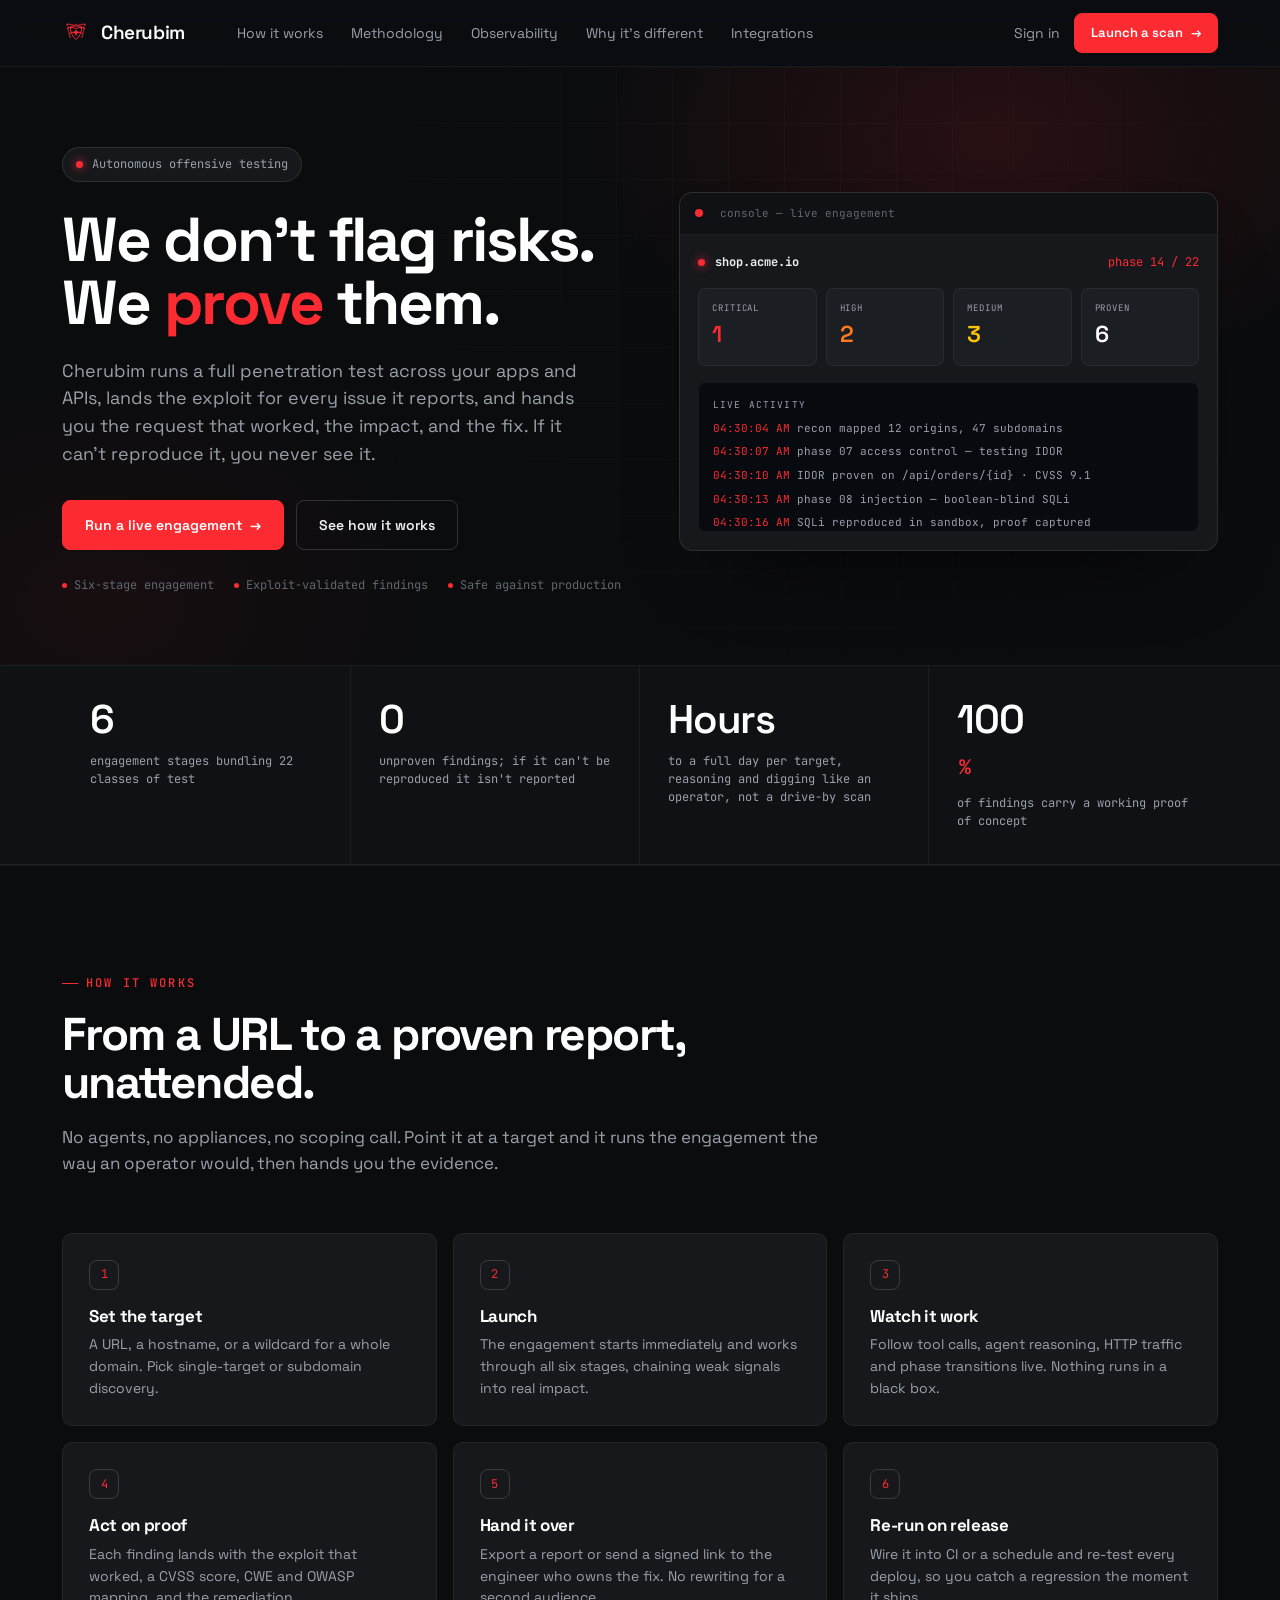
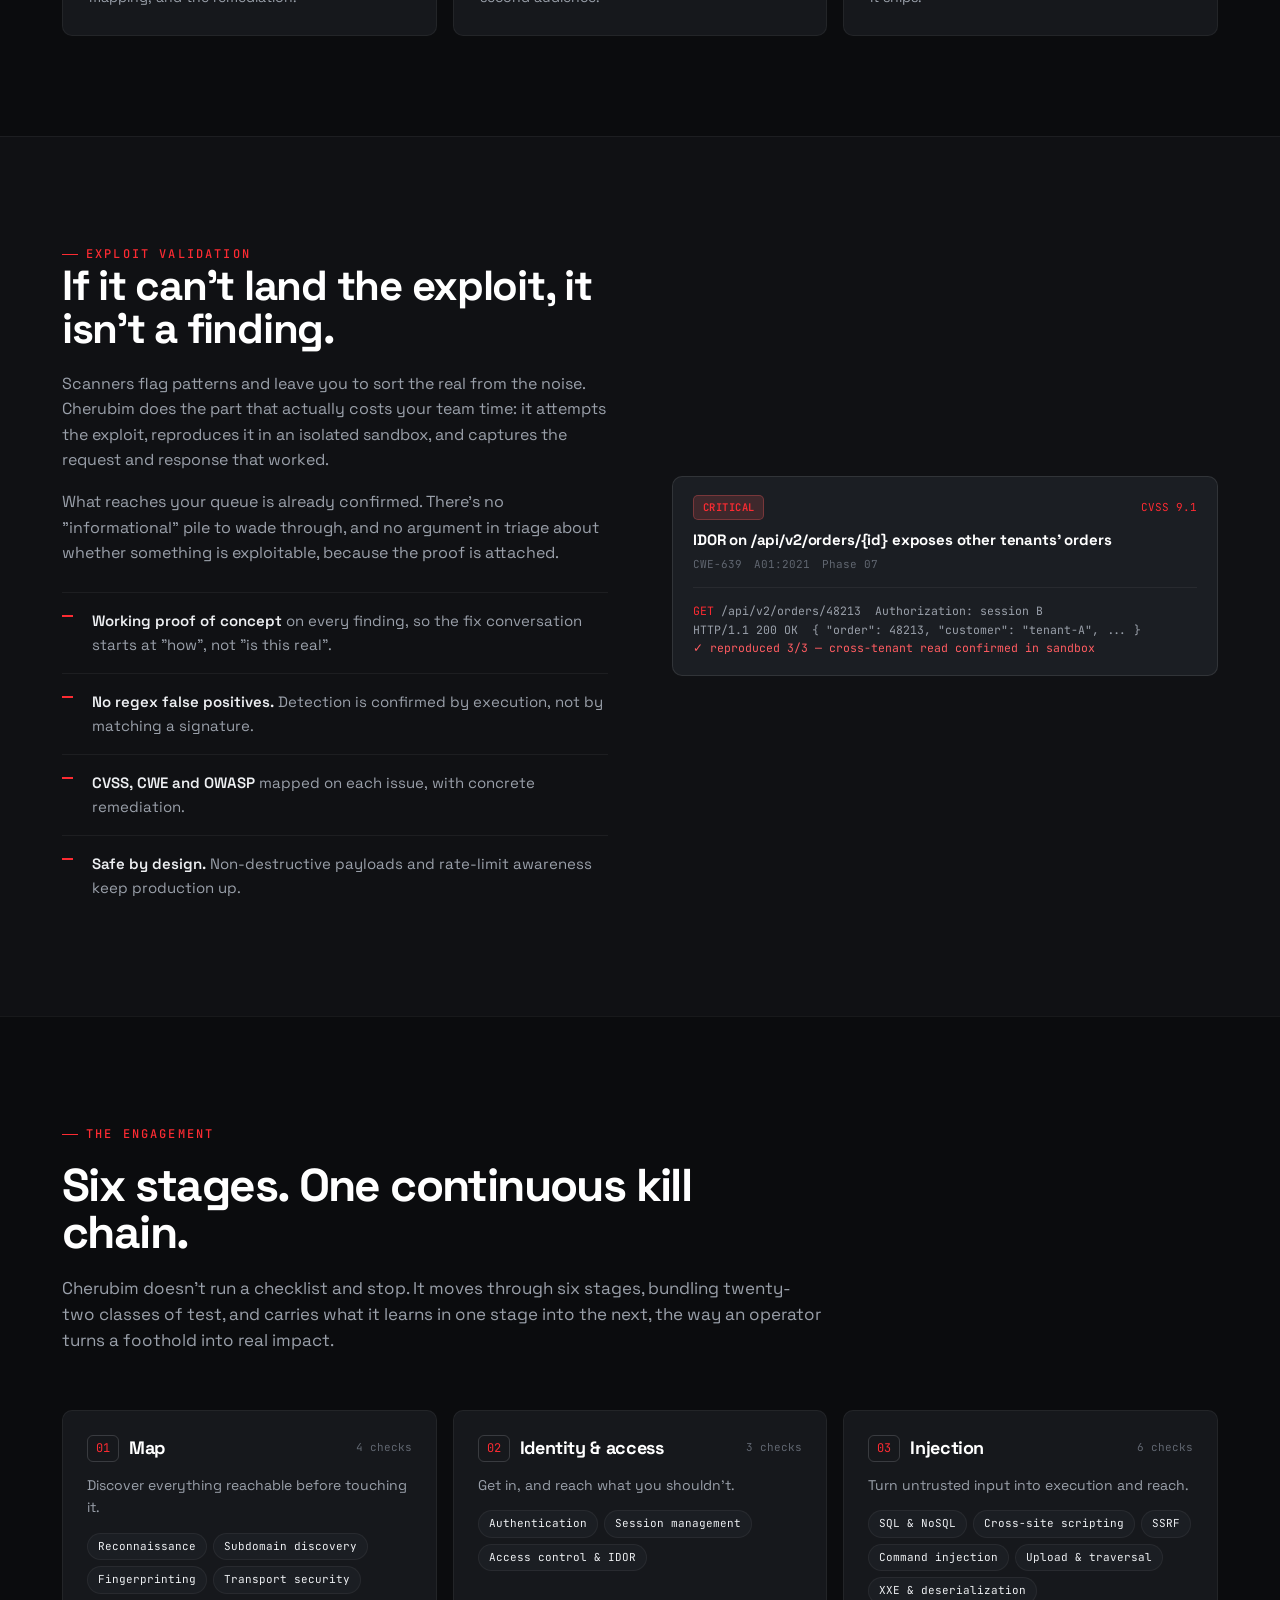
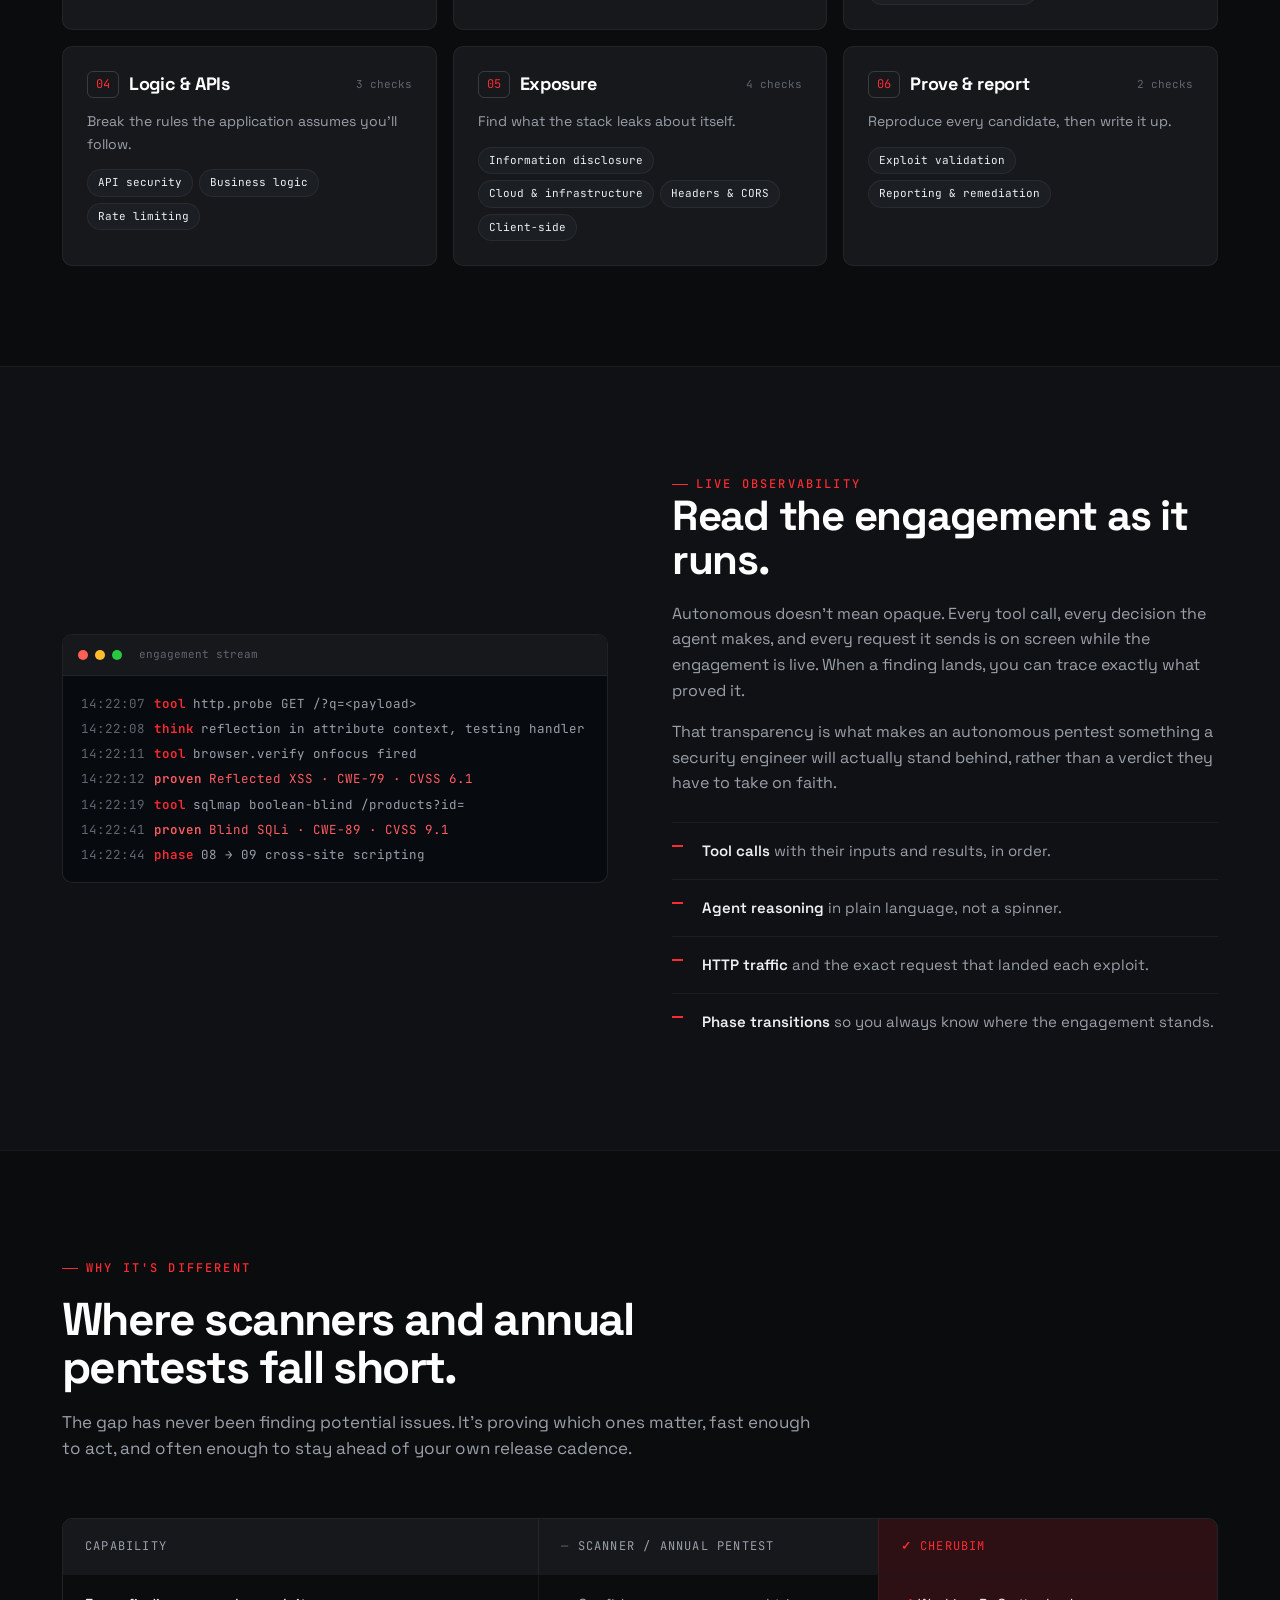
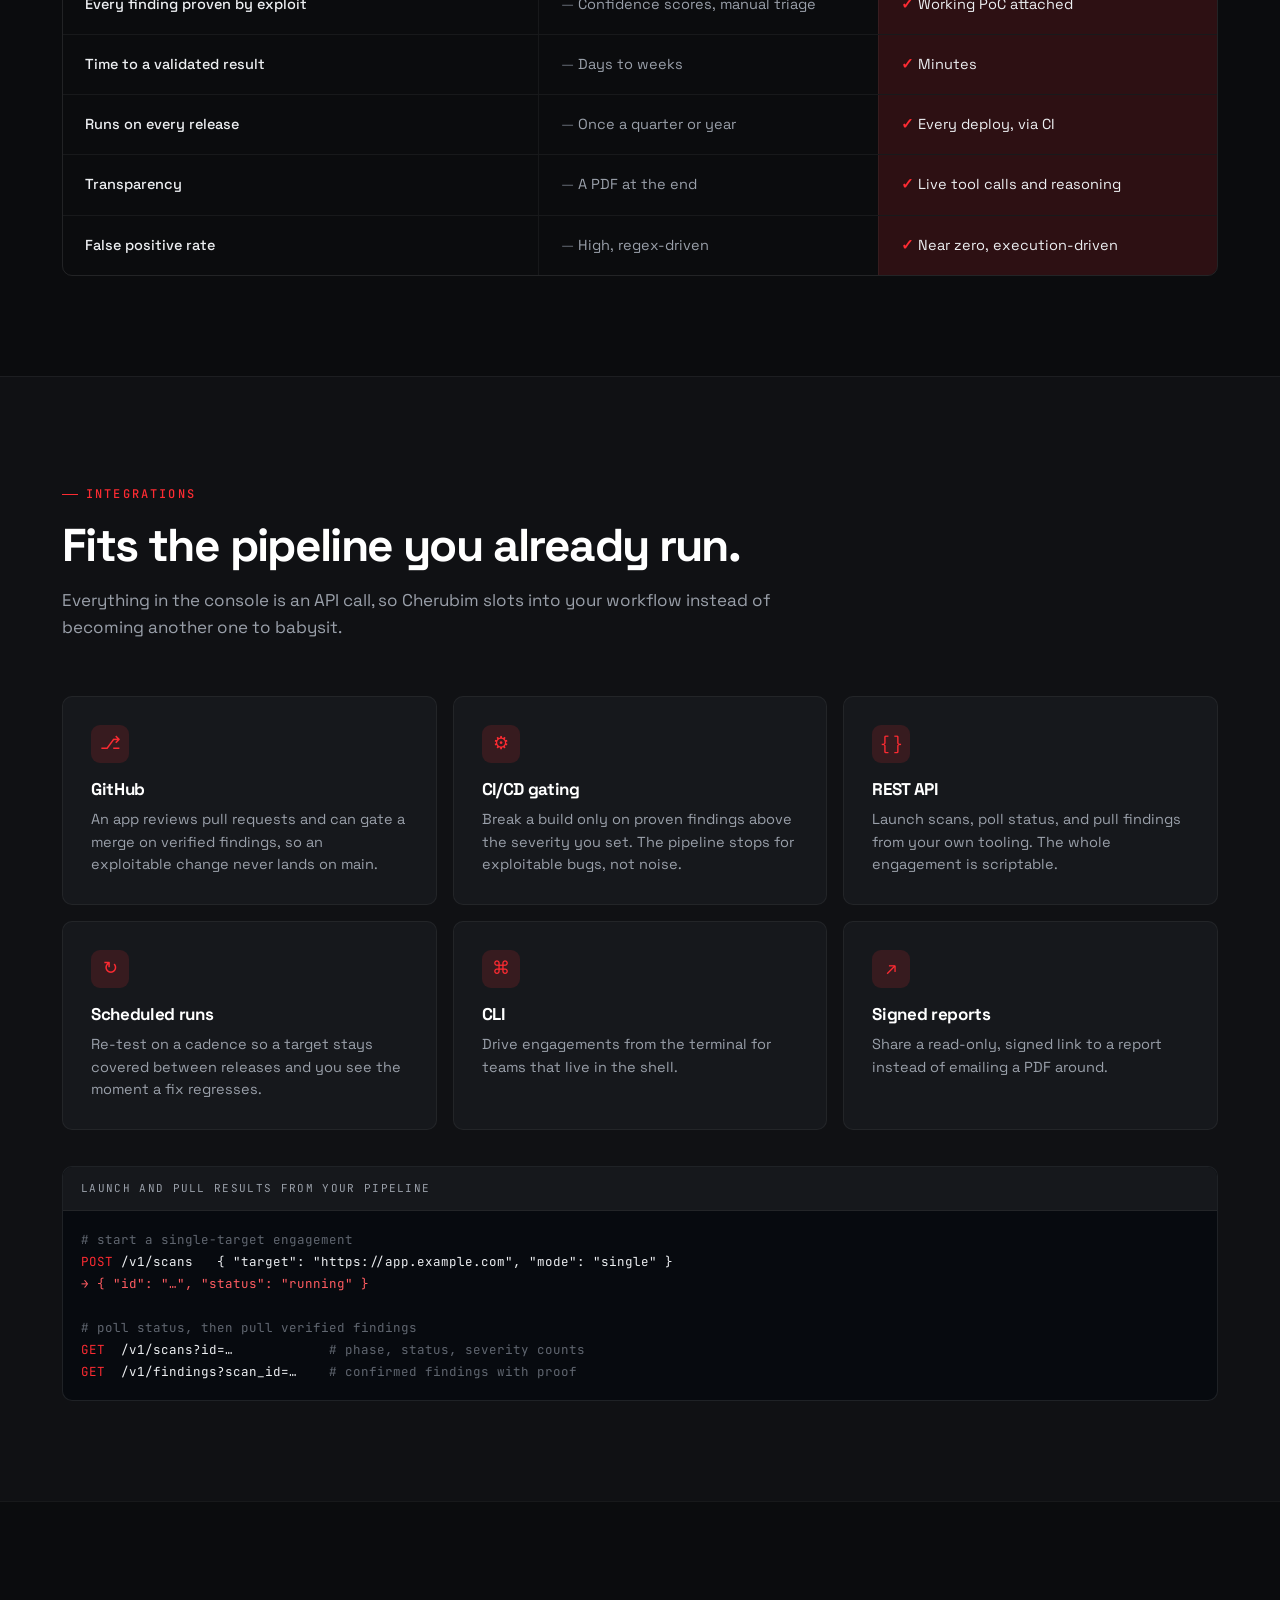
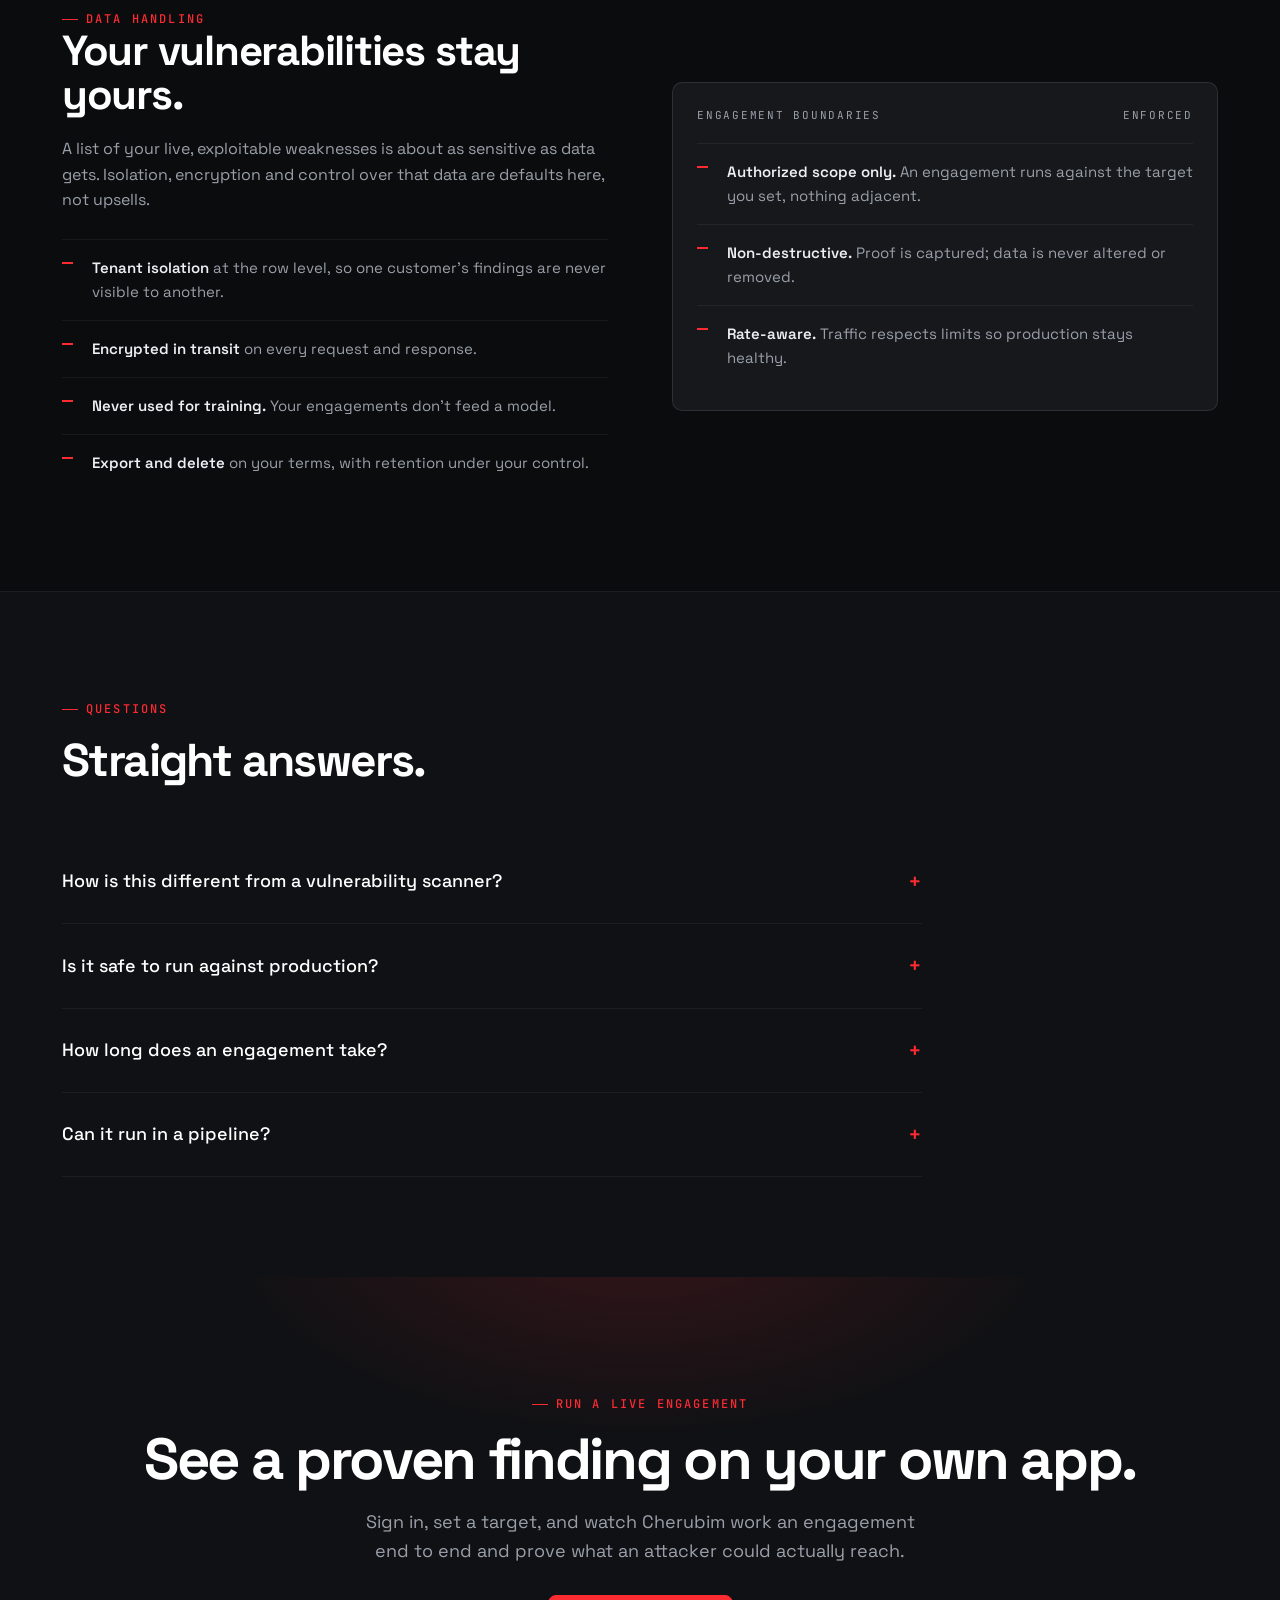
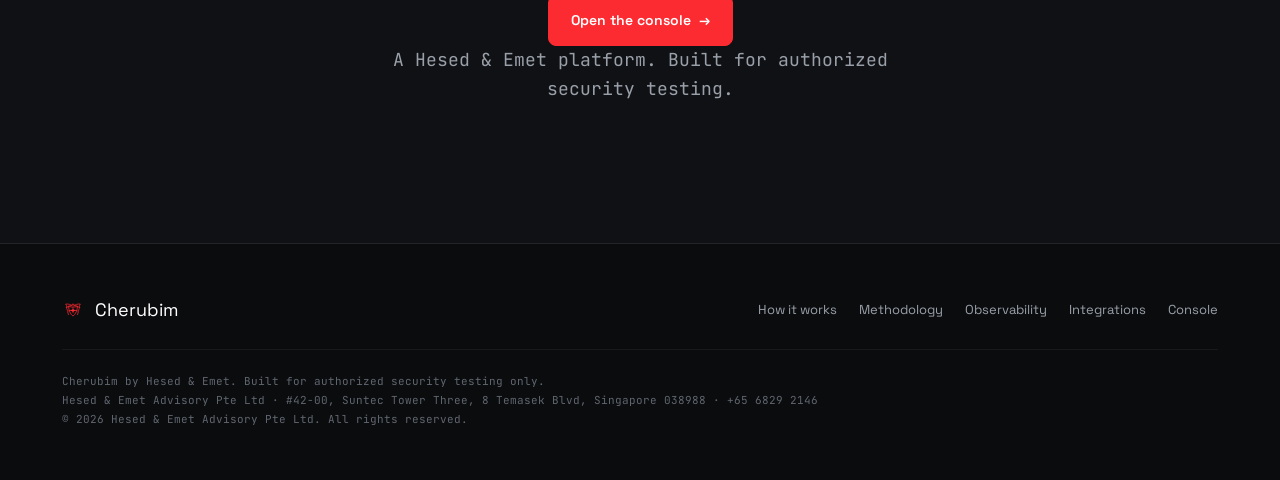
==== commit 8a47a93a: "Two branded report types (executive + technical); fix severity sort - Replace the single report with" ====
--- a/index.html
+++ b/index.html
@@ -26,7 +26,7 @@
 <link rel="preconnect" href="https://fonts.googleapis.com" />
 <link rel="preconnect" href="https://fonts.gstatic.com" crossorigin />
 <link href="https://fonts.googleapis.com/css2?family=Space+Grotesk:wght@400;500;600;700&family=JetBrains+Mono:wght@400;500;600&display=swap" rel="stylesheet" />
-<link rel="stylesheet" href="assets/css/styles.css?v=5" />
+<link rel="stylesheet" href="assets/css/styles.css?v=6" />
 <script type="application/ld+json">
 {
   "@context": "https://schema.org",
@@ -402,6 +402,6 @@
   </div>
 </footer>
 
-<script src="assets/js/main.js?v=5"></script>
+<script src="assets/js/main.js?v=6"></script>
 </body>
 </html>
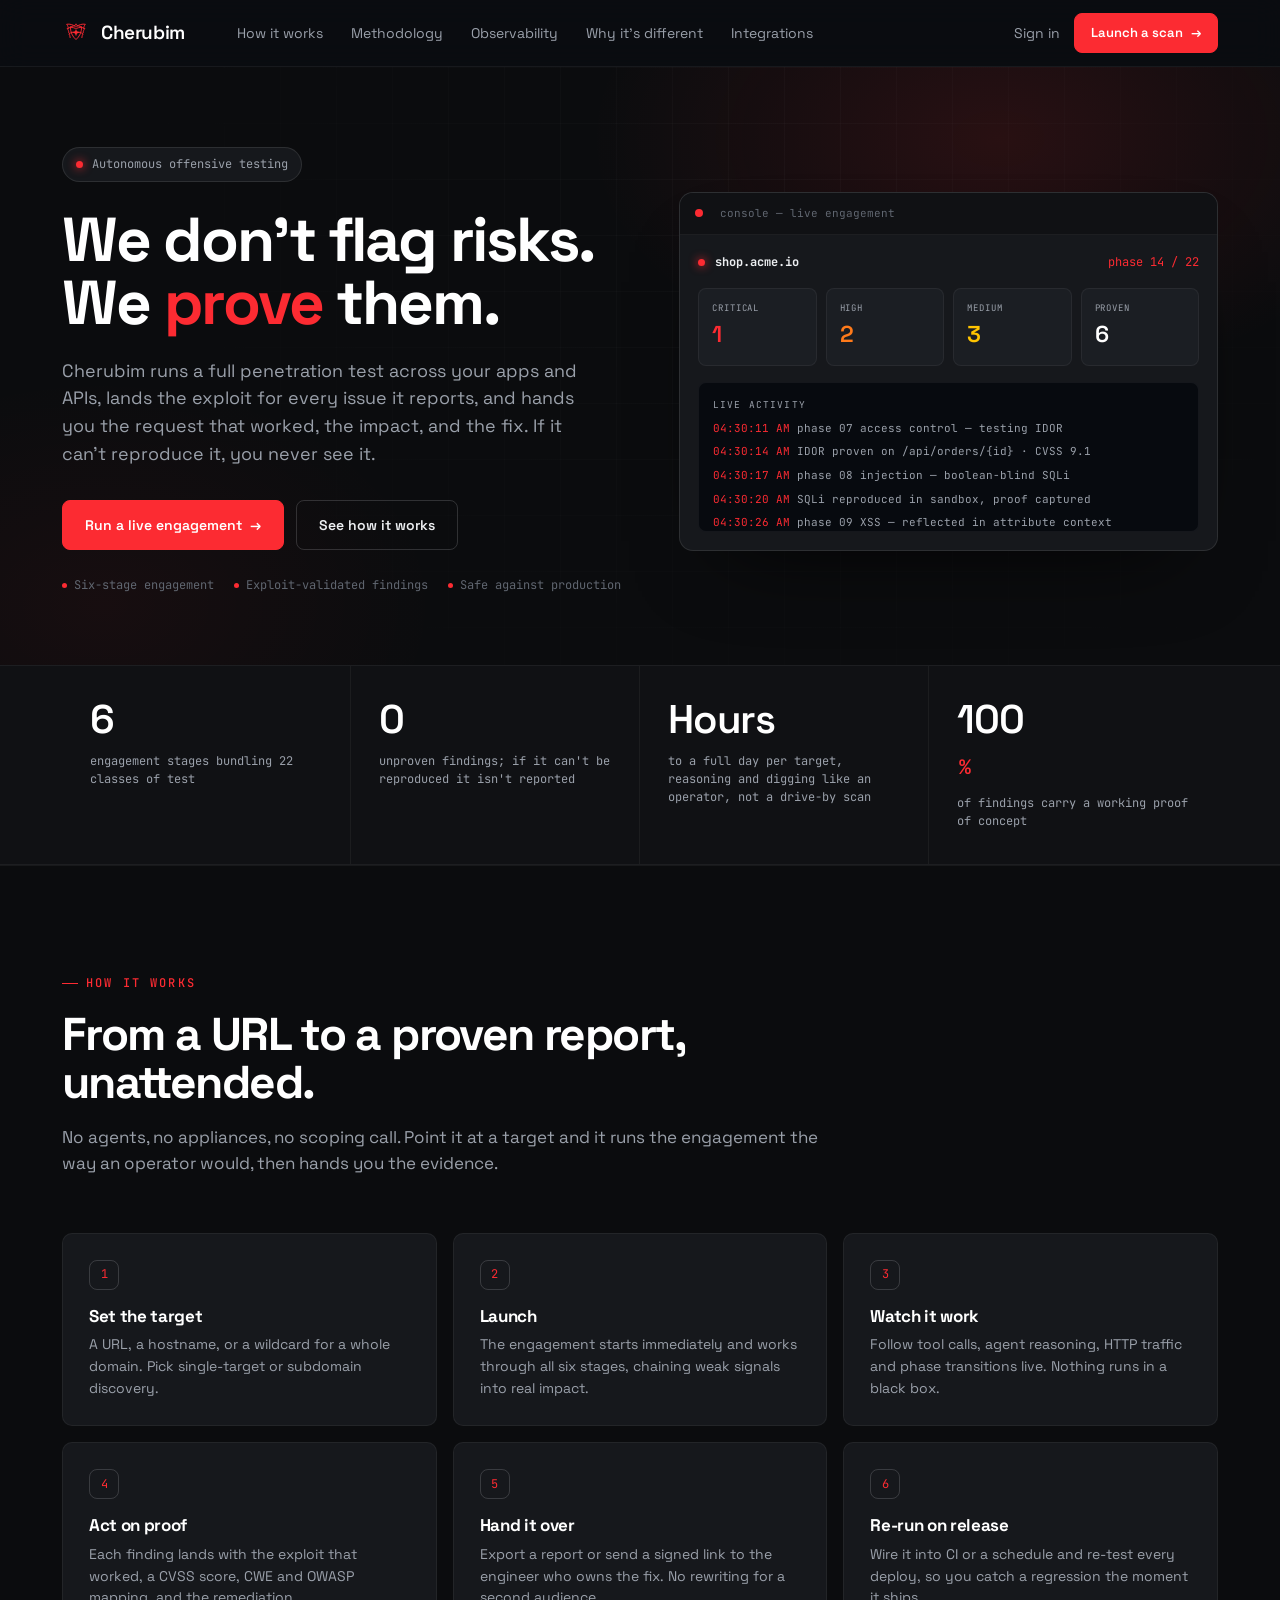
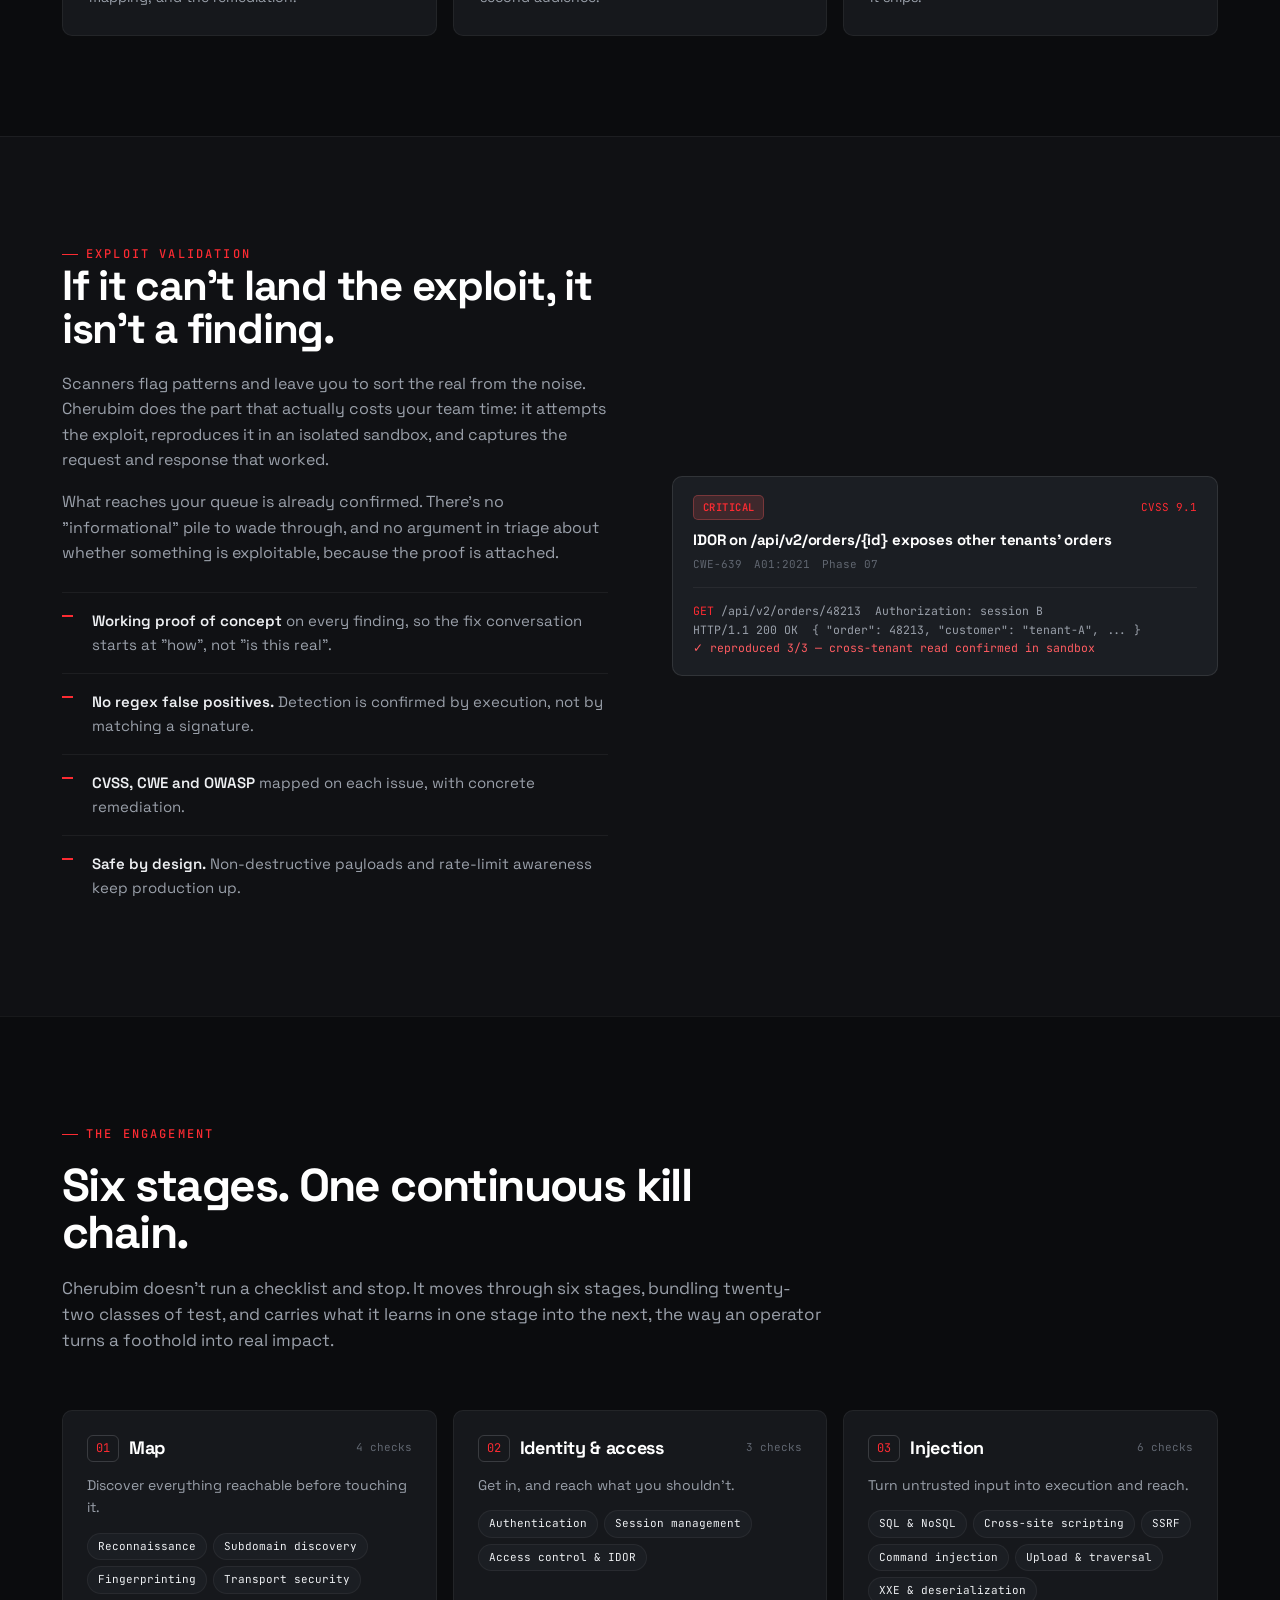
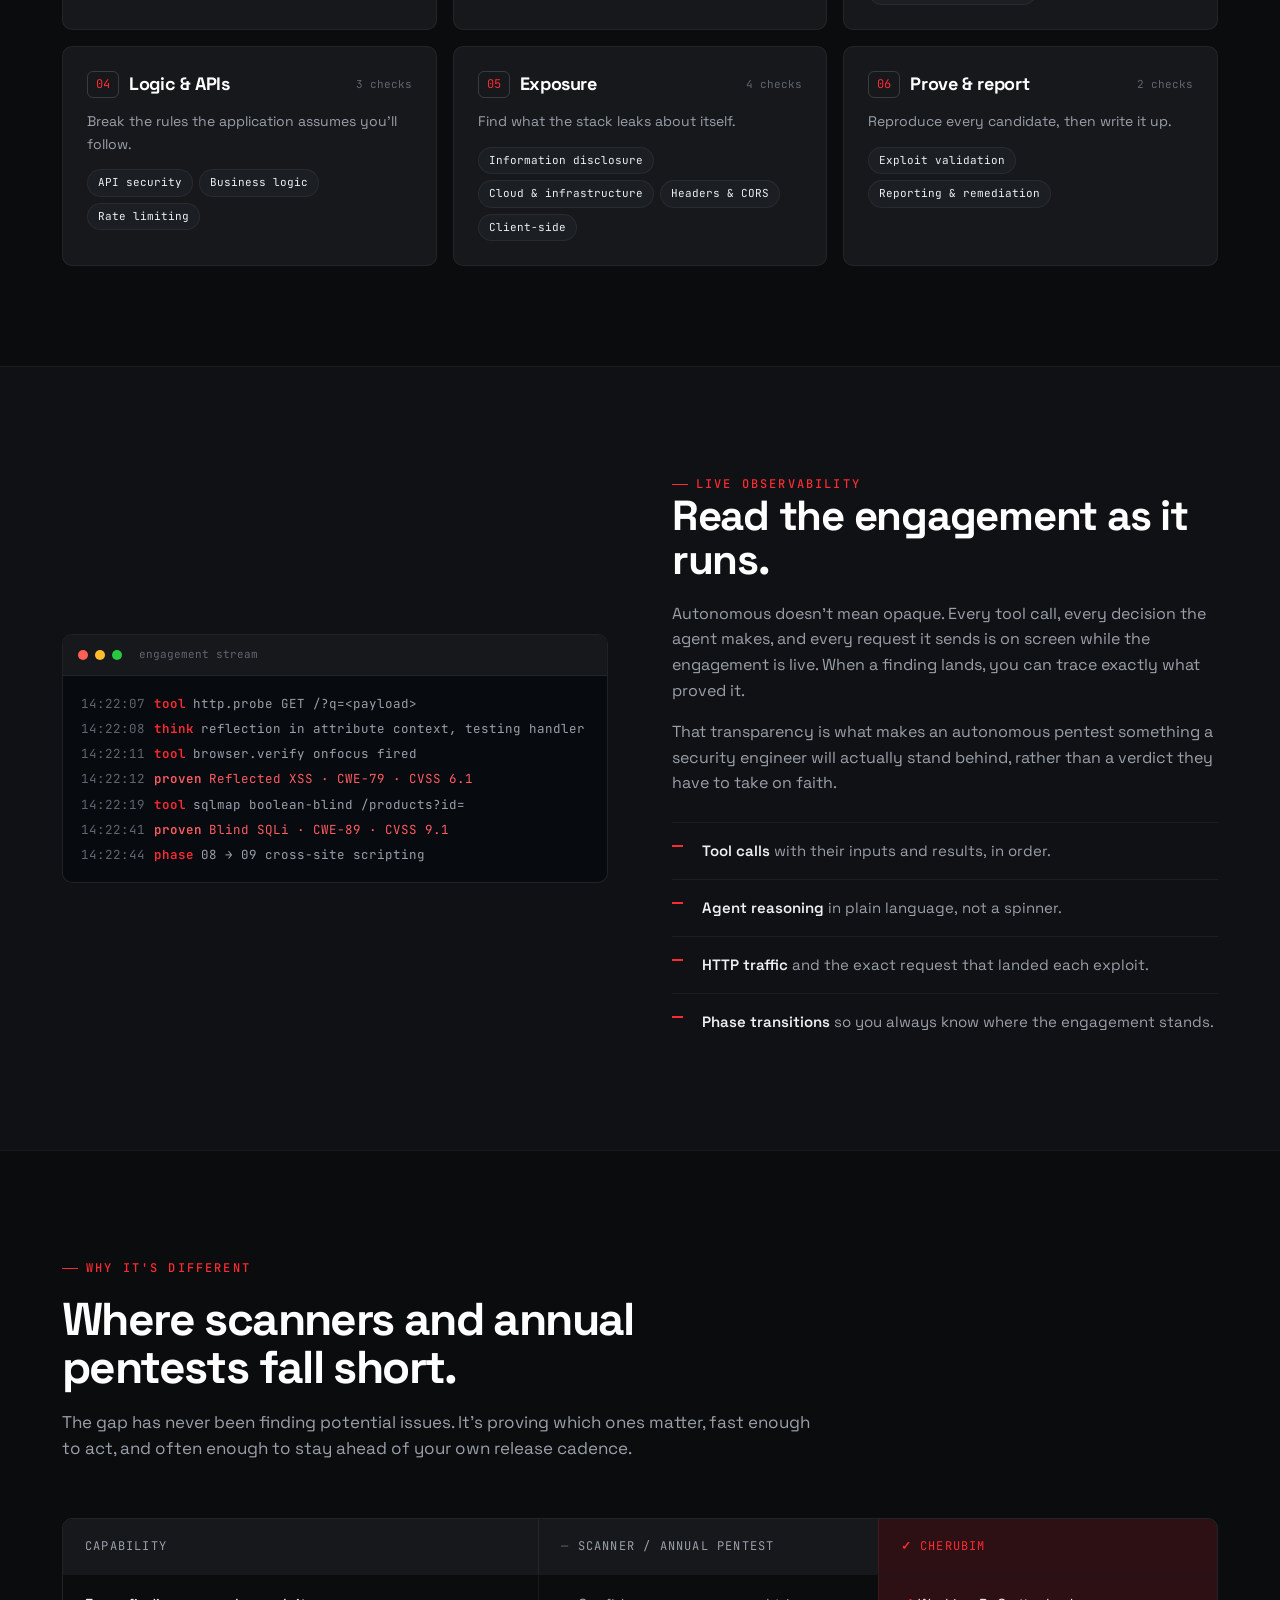
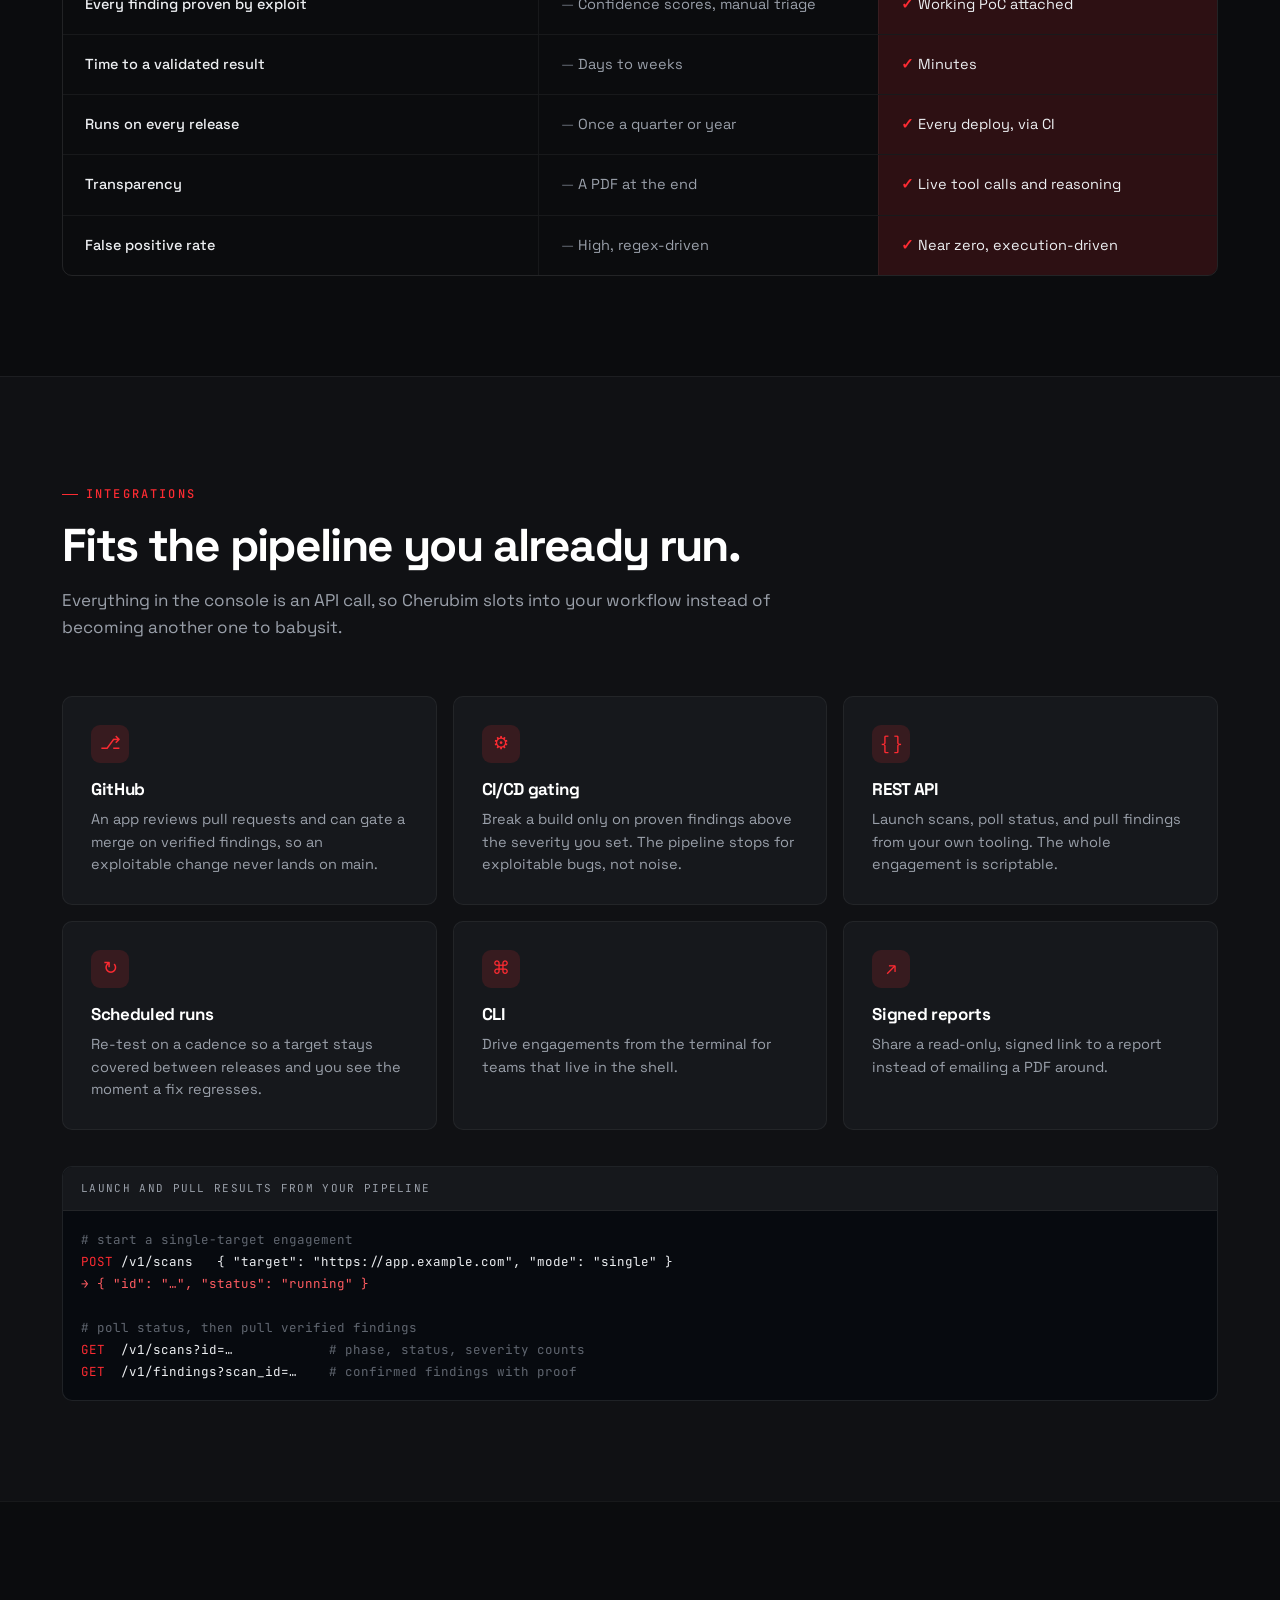
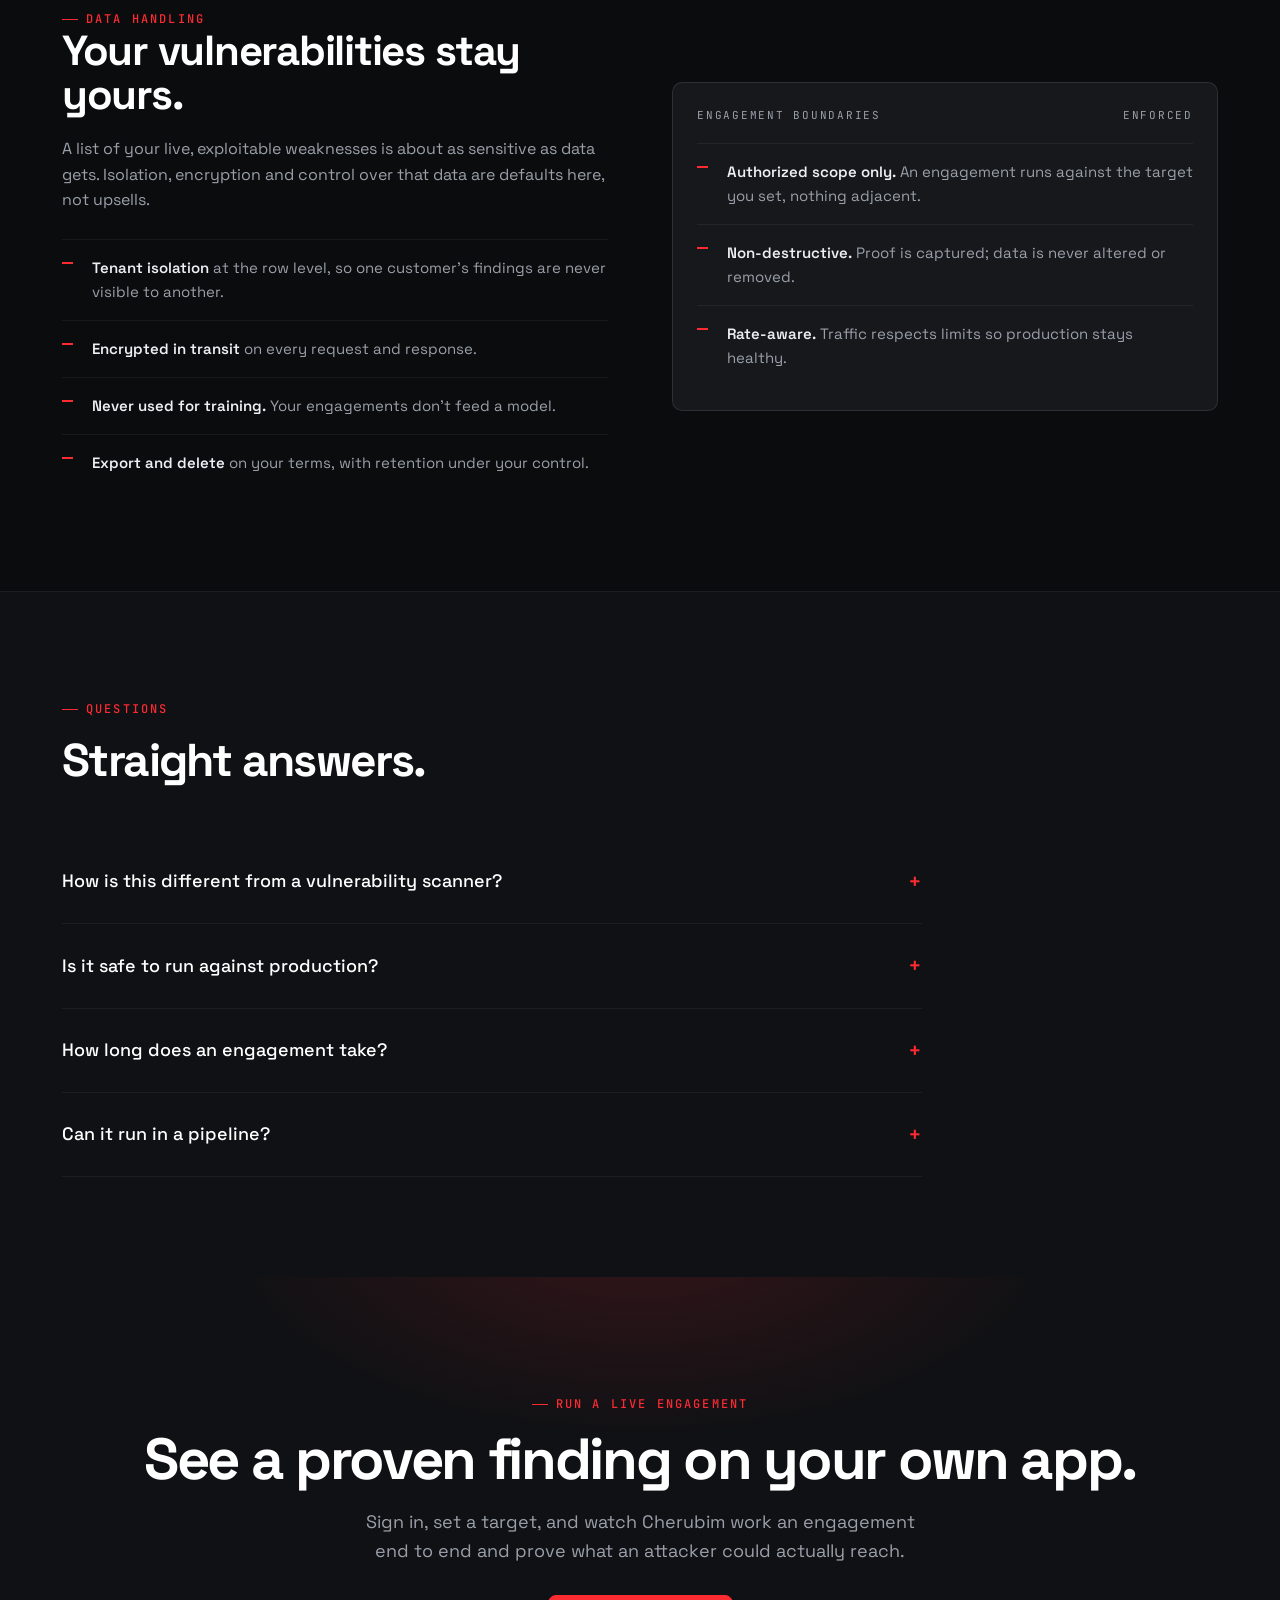
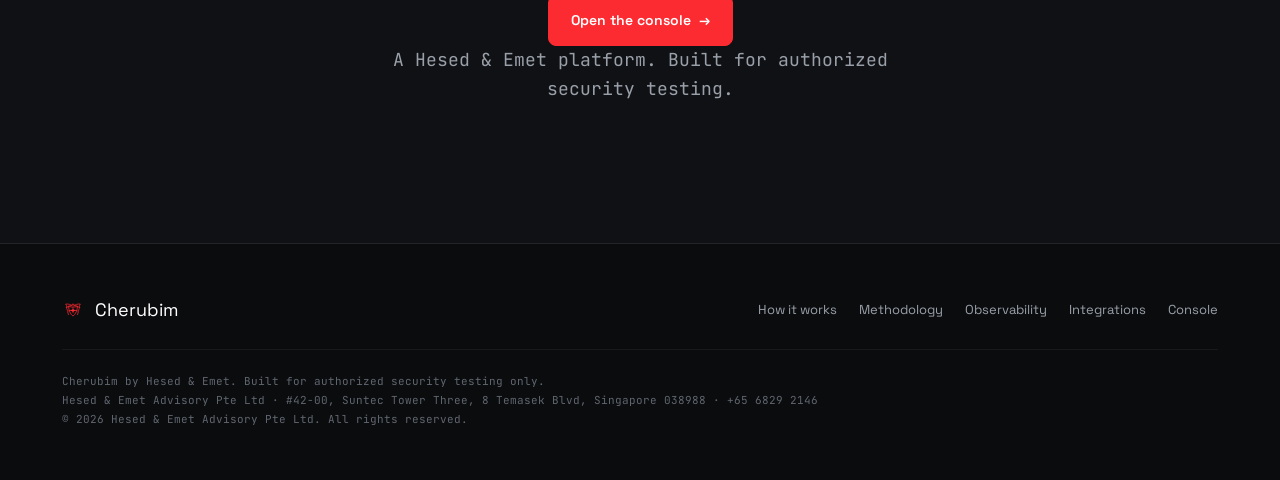
==== commit ddf20160: "Generate reports as PDF instead of HTML Both the executive and technical reports now download as PDF" ====
--- a/index.html
+++ b/index.html
@@ -26,7 +26,7 @@
 <link rel="preconnect" href="https://fonts.googleapis.com" />
 <link rel="preconnect" href="https://fonts.gstatic.com" crossorigin />
 <link href="https://fonts.googleapis.com/css2?family=Space+Grotesk:wght@400;500;600;700&family=JetBrains+Mono:wght@400;500;600&display=swap" rel="stylesheet" />
-<link rel="stylesheet" href="assets/css/styles.css?v=6" />
+<link rel="stylesheet" href="assets/css/styles.css?v=7" />
 <script type="application/ld+json">
 {
   "@context": "https://schema.org",
@@ -402,6 +402,6 @@
   </div>
 </footer>
 
-<script src="assets/js/main.js?v=6"></script>
+<script src="assets/js/main.js?v=7"></script>
 </body>
 </html>
